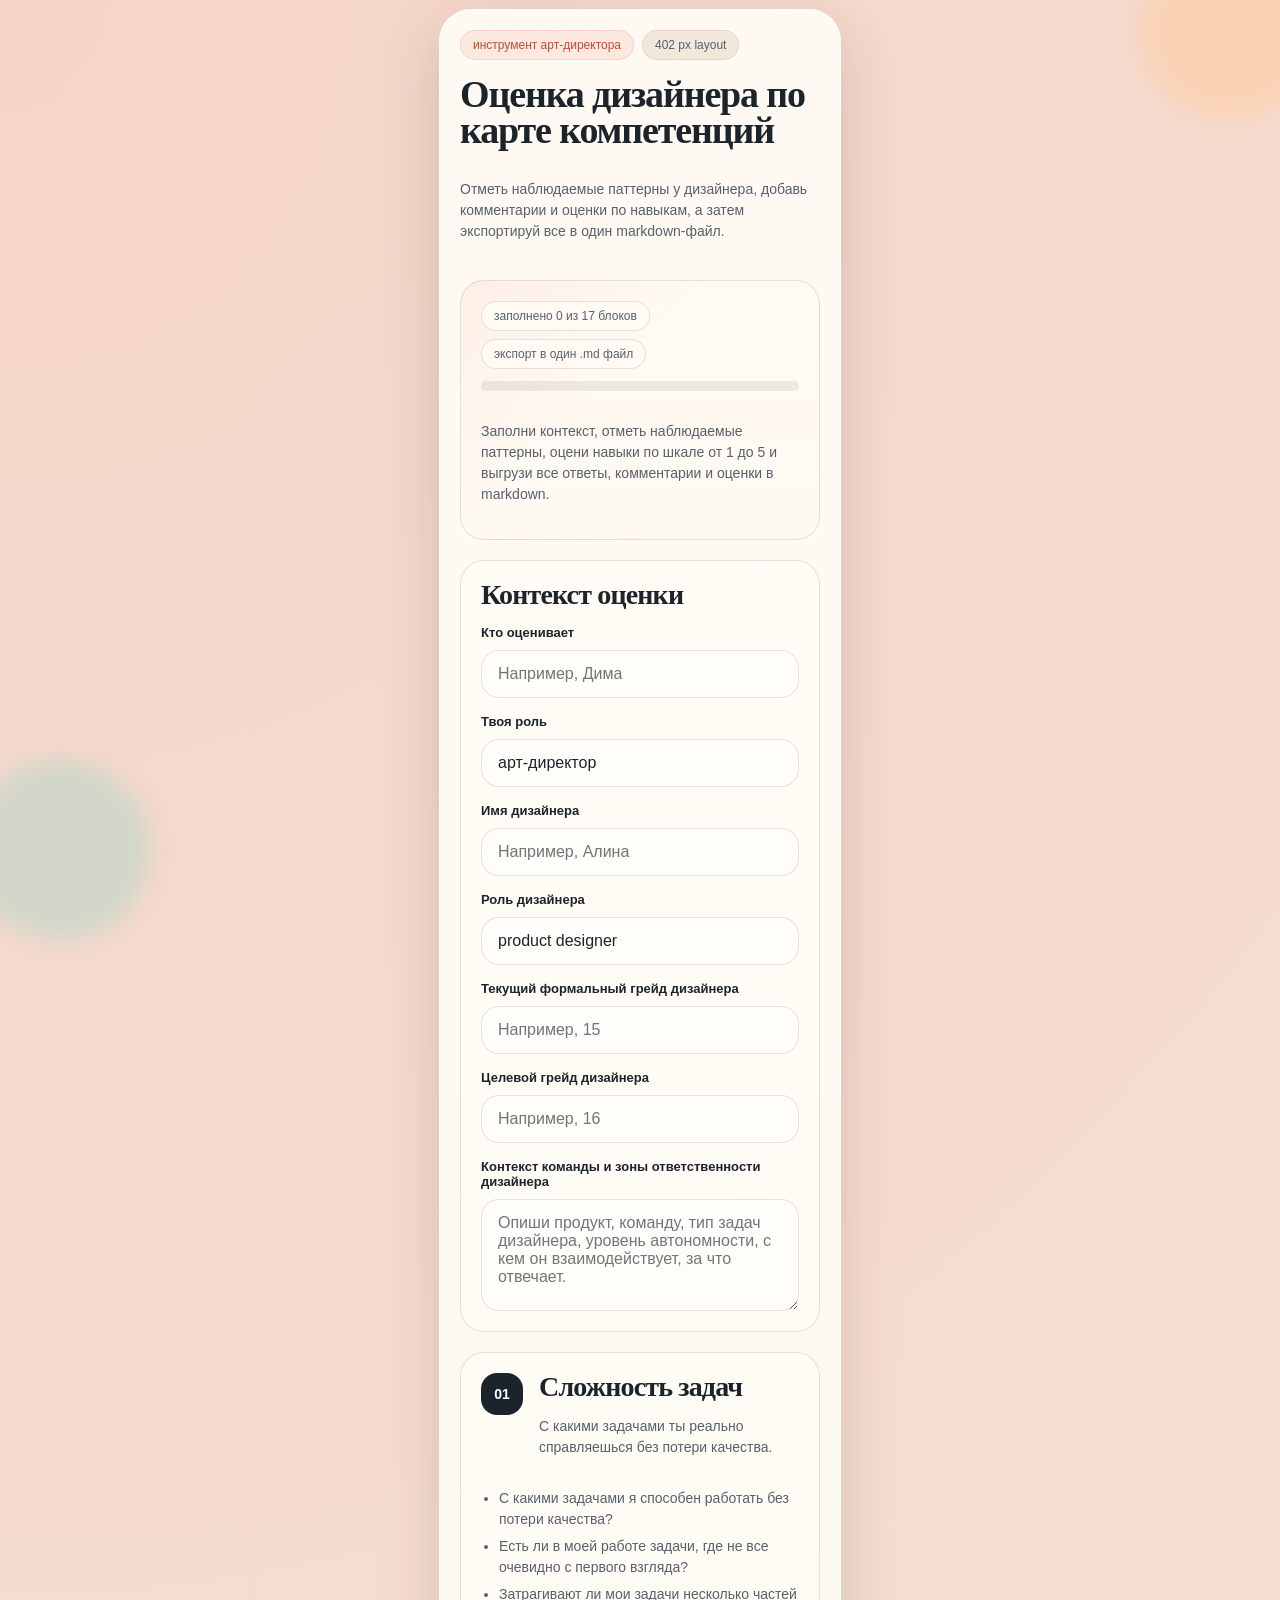
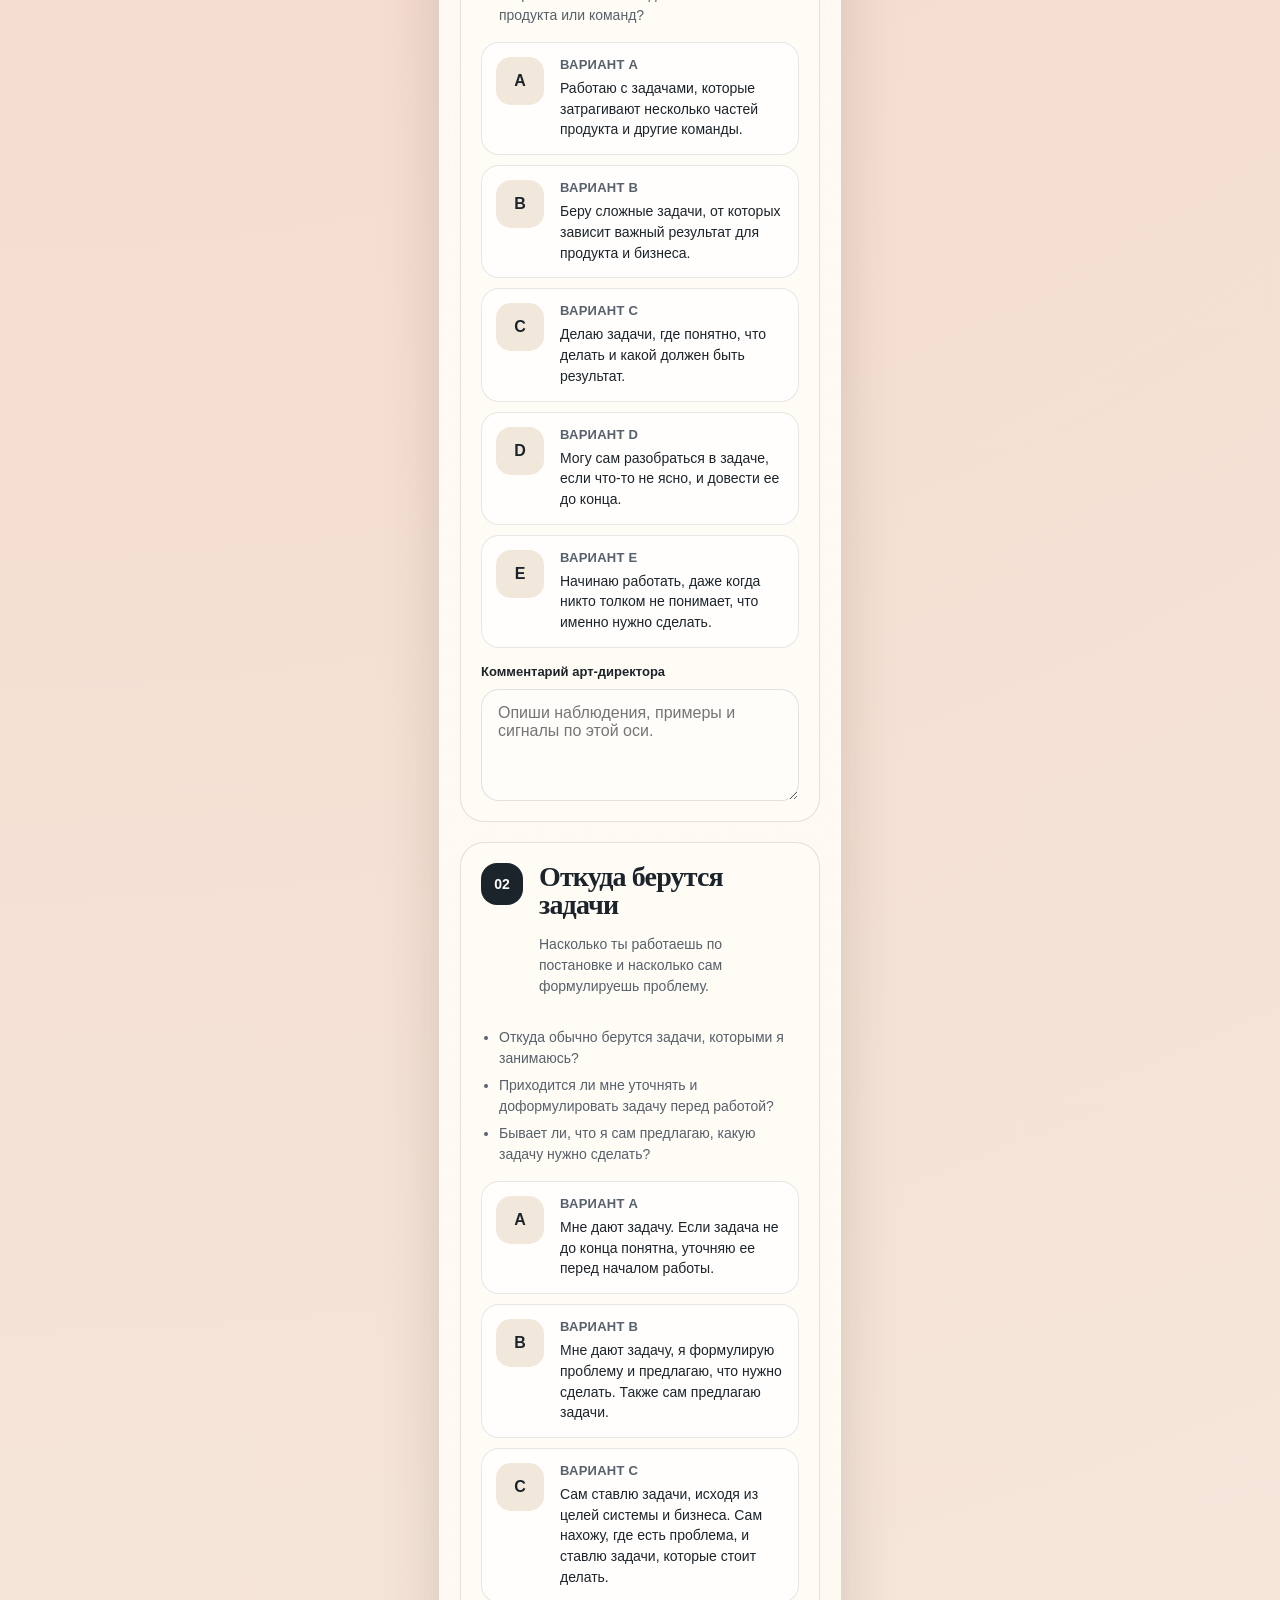
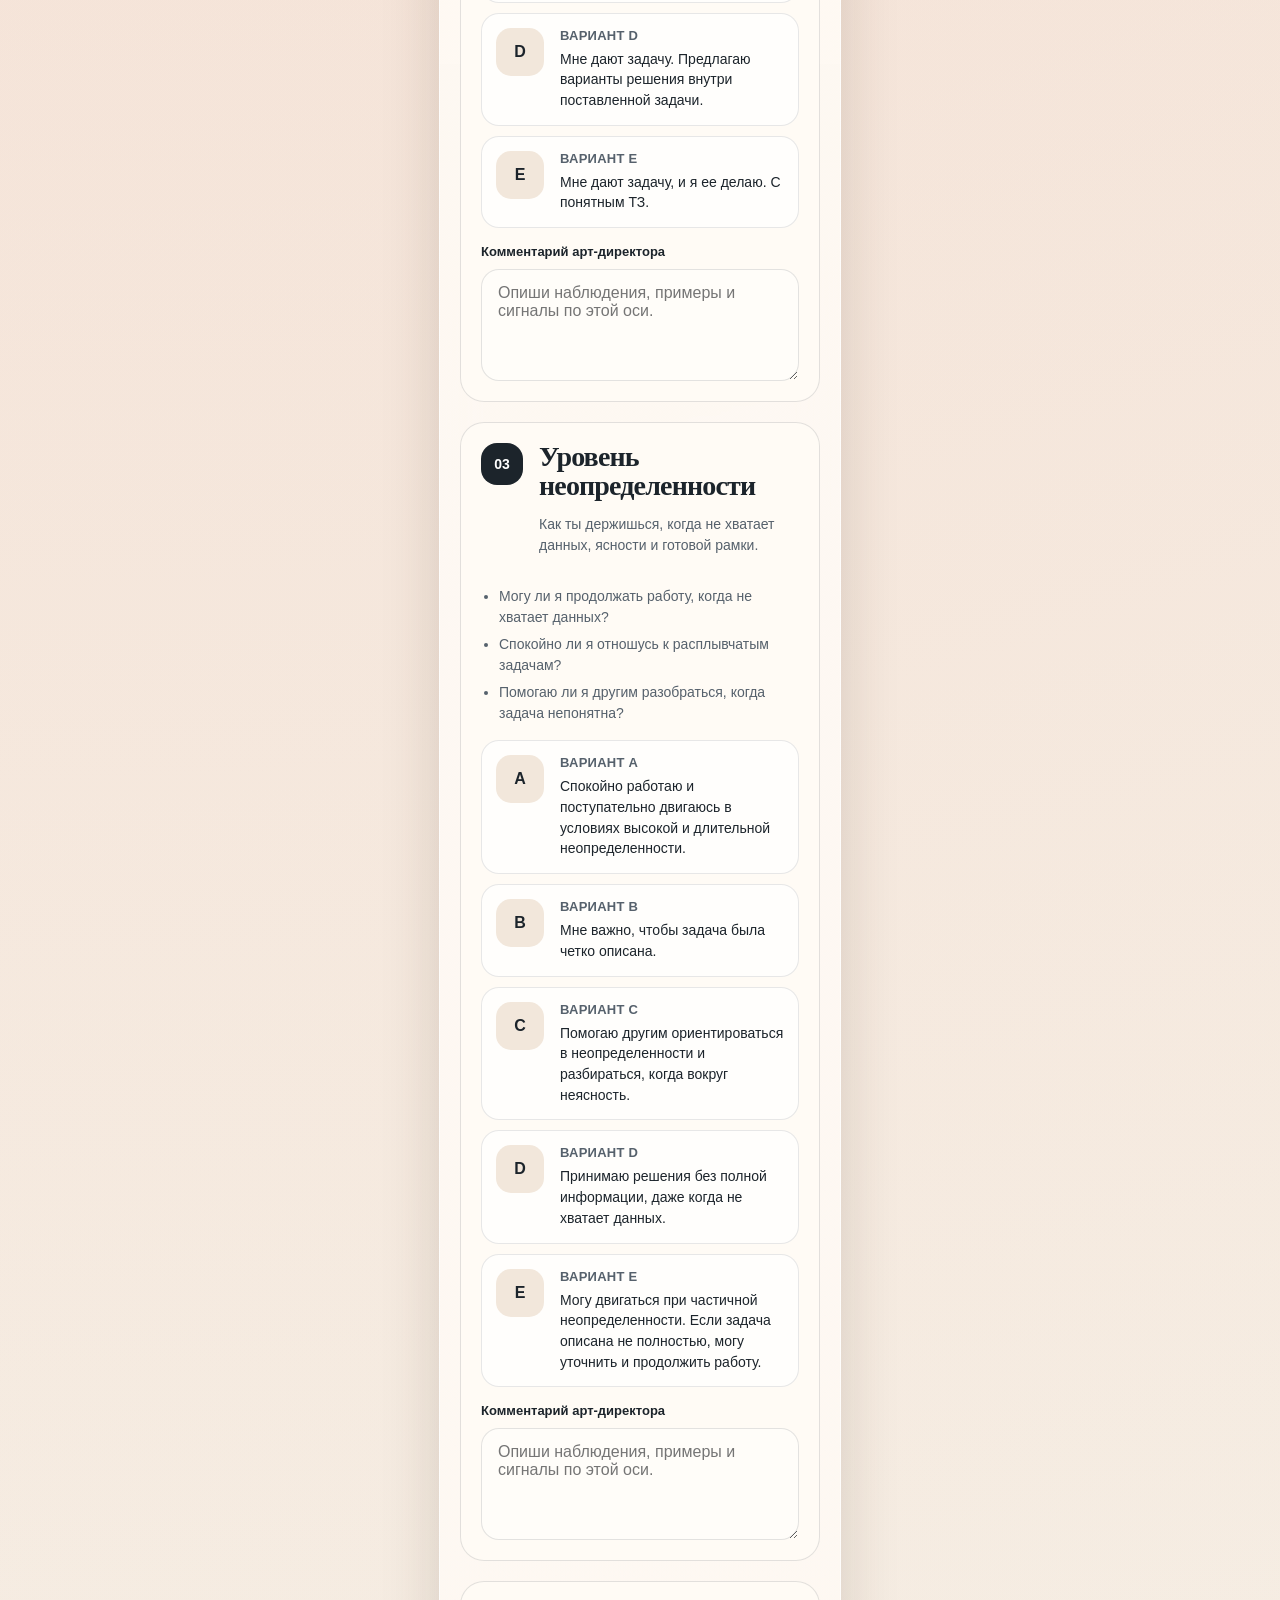
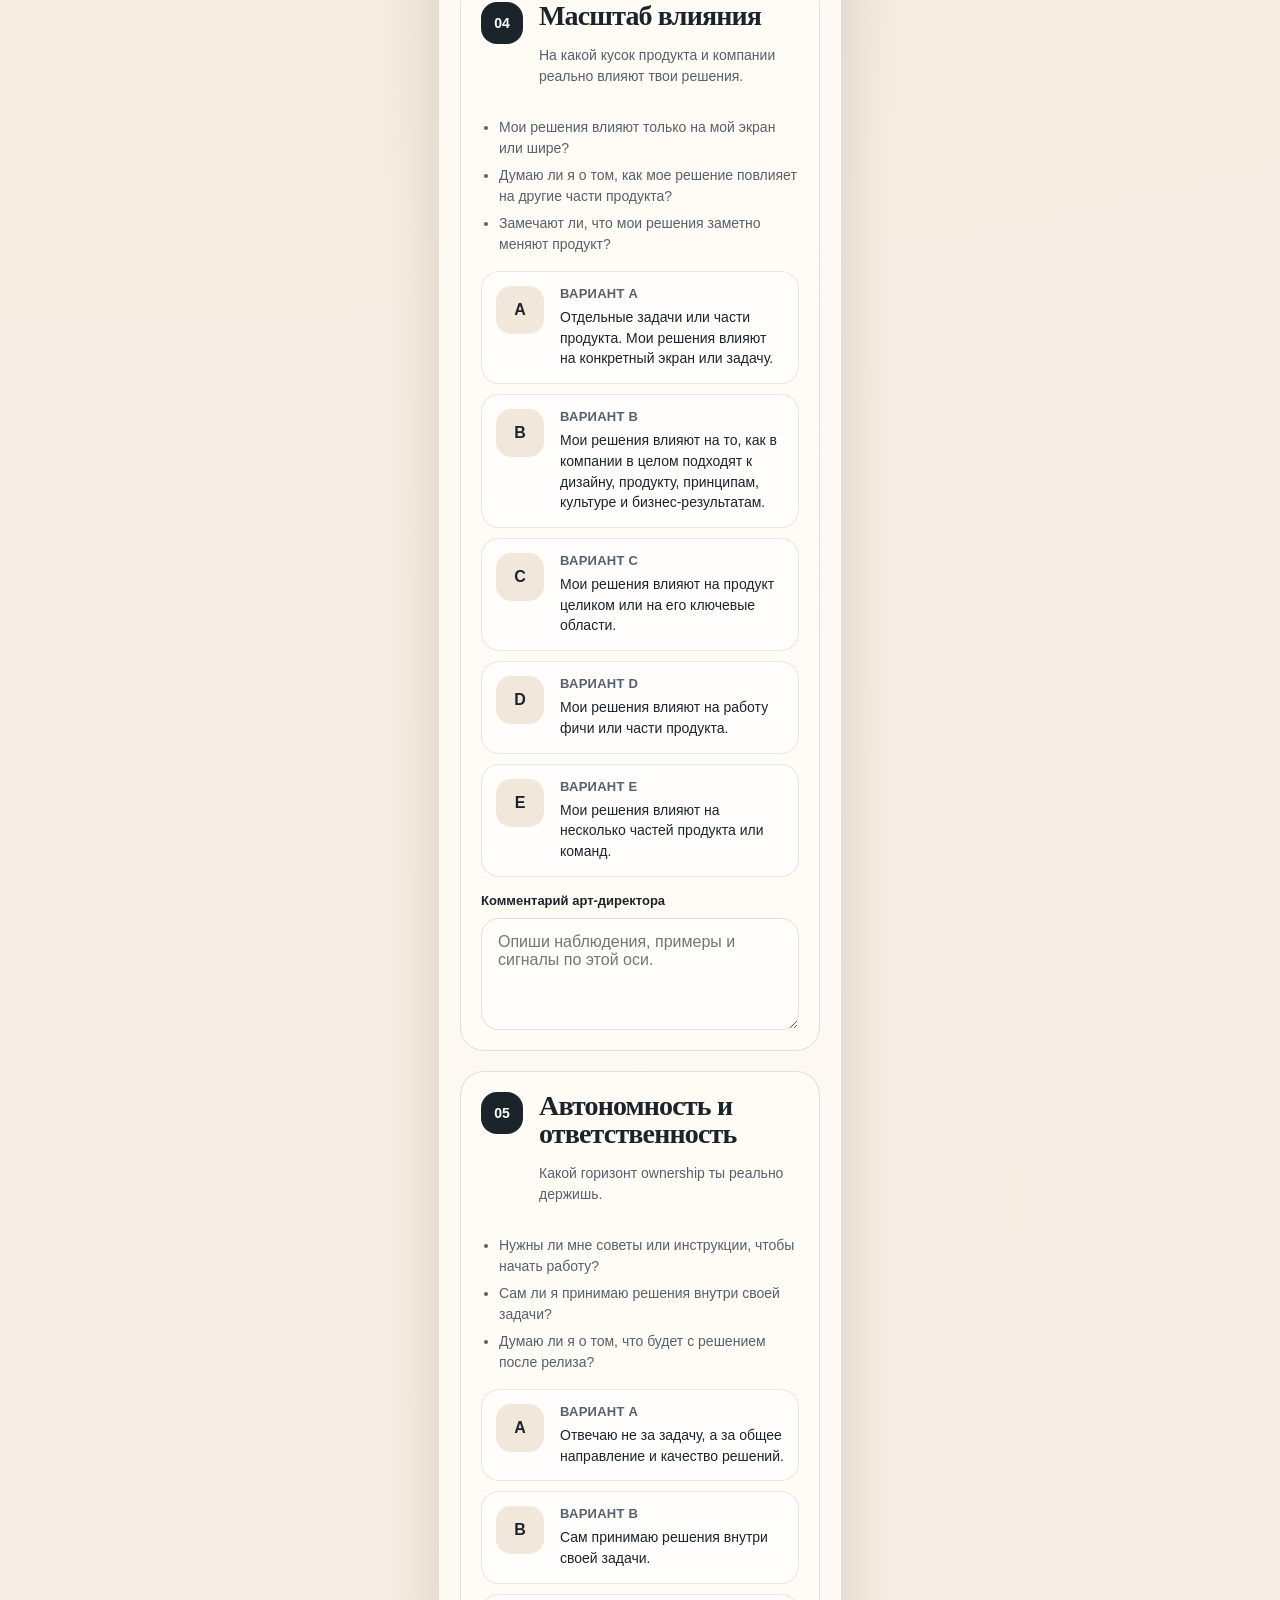
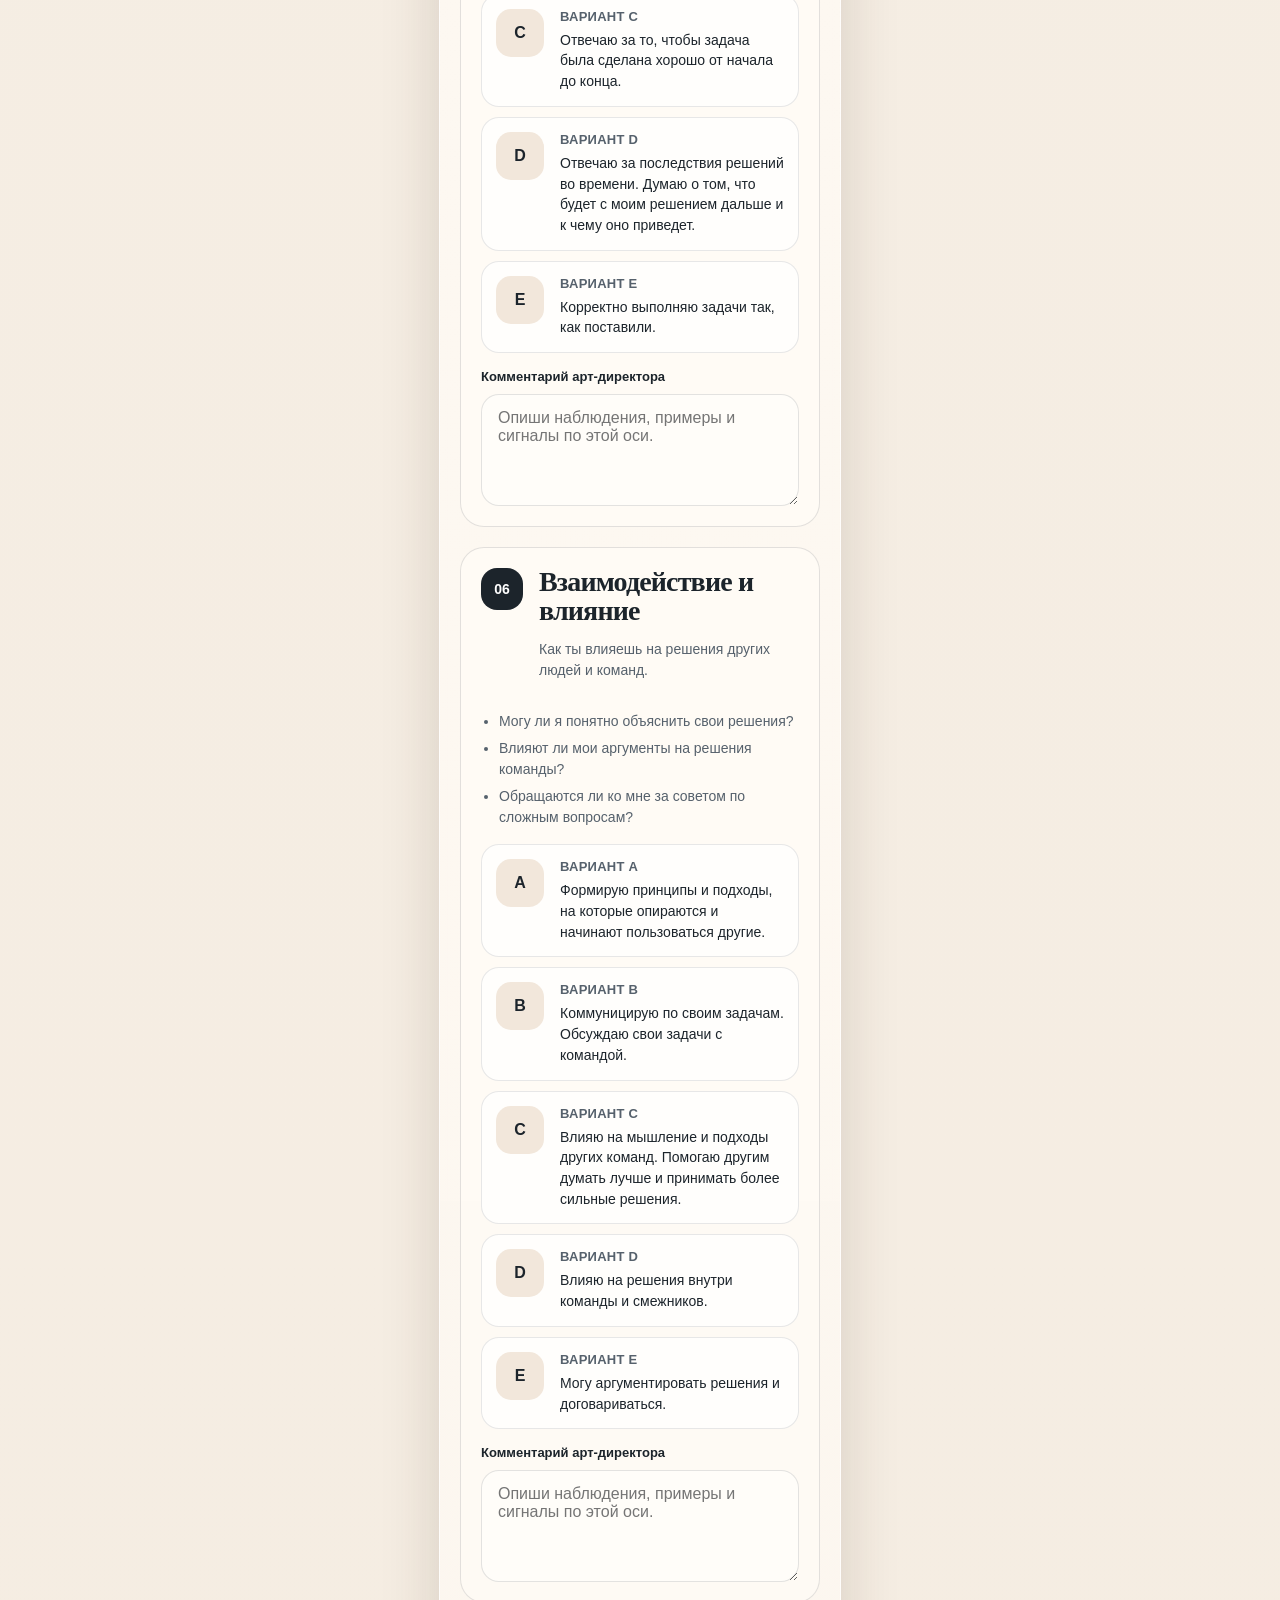
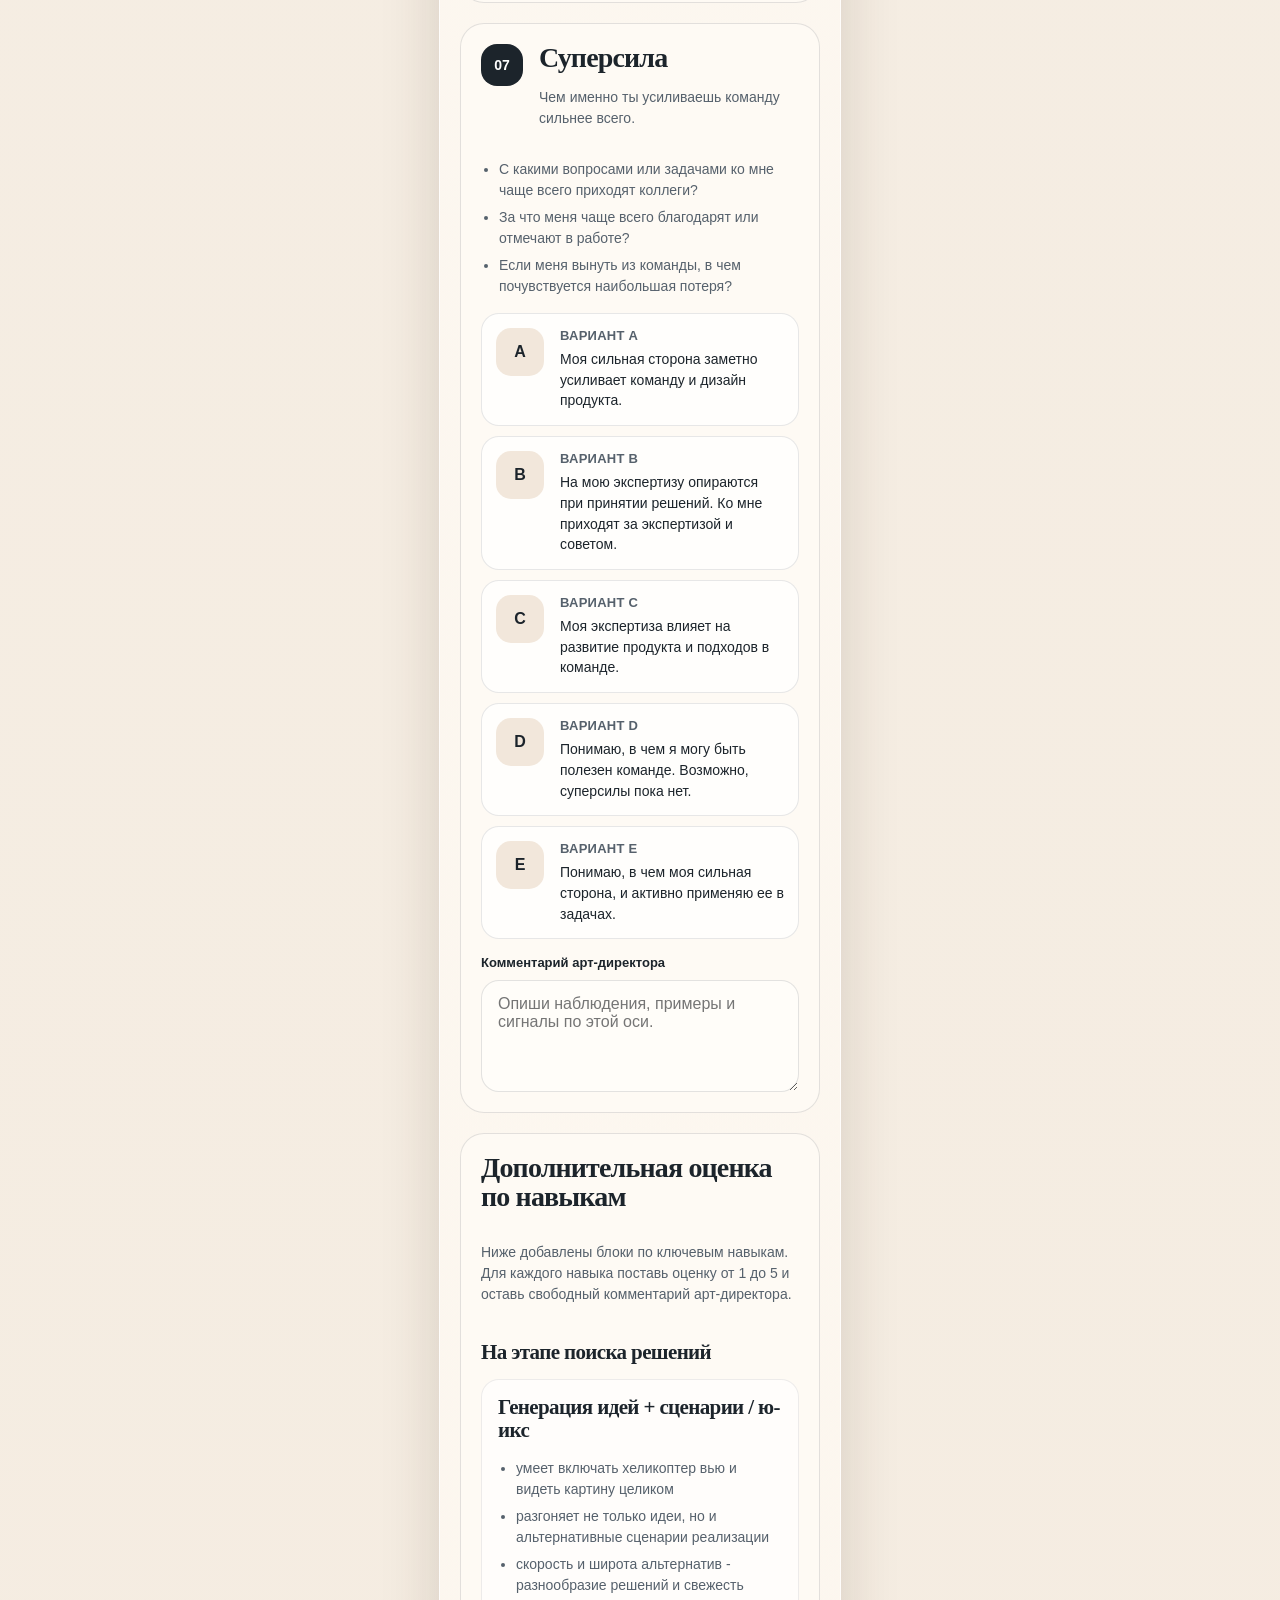
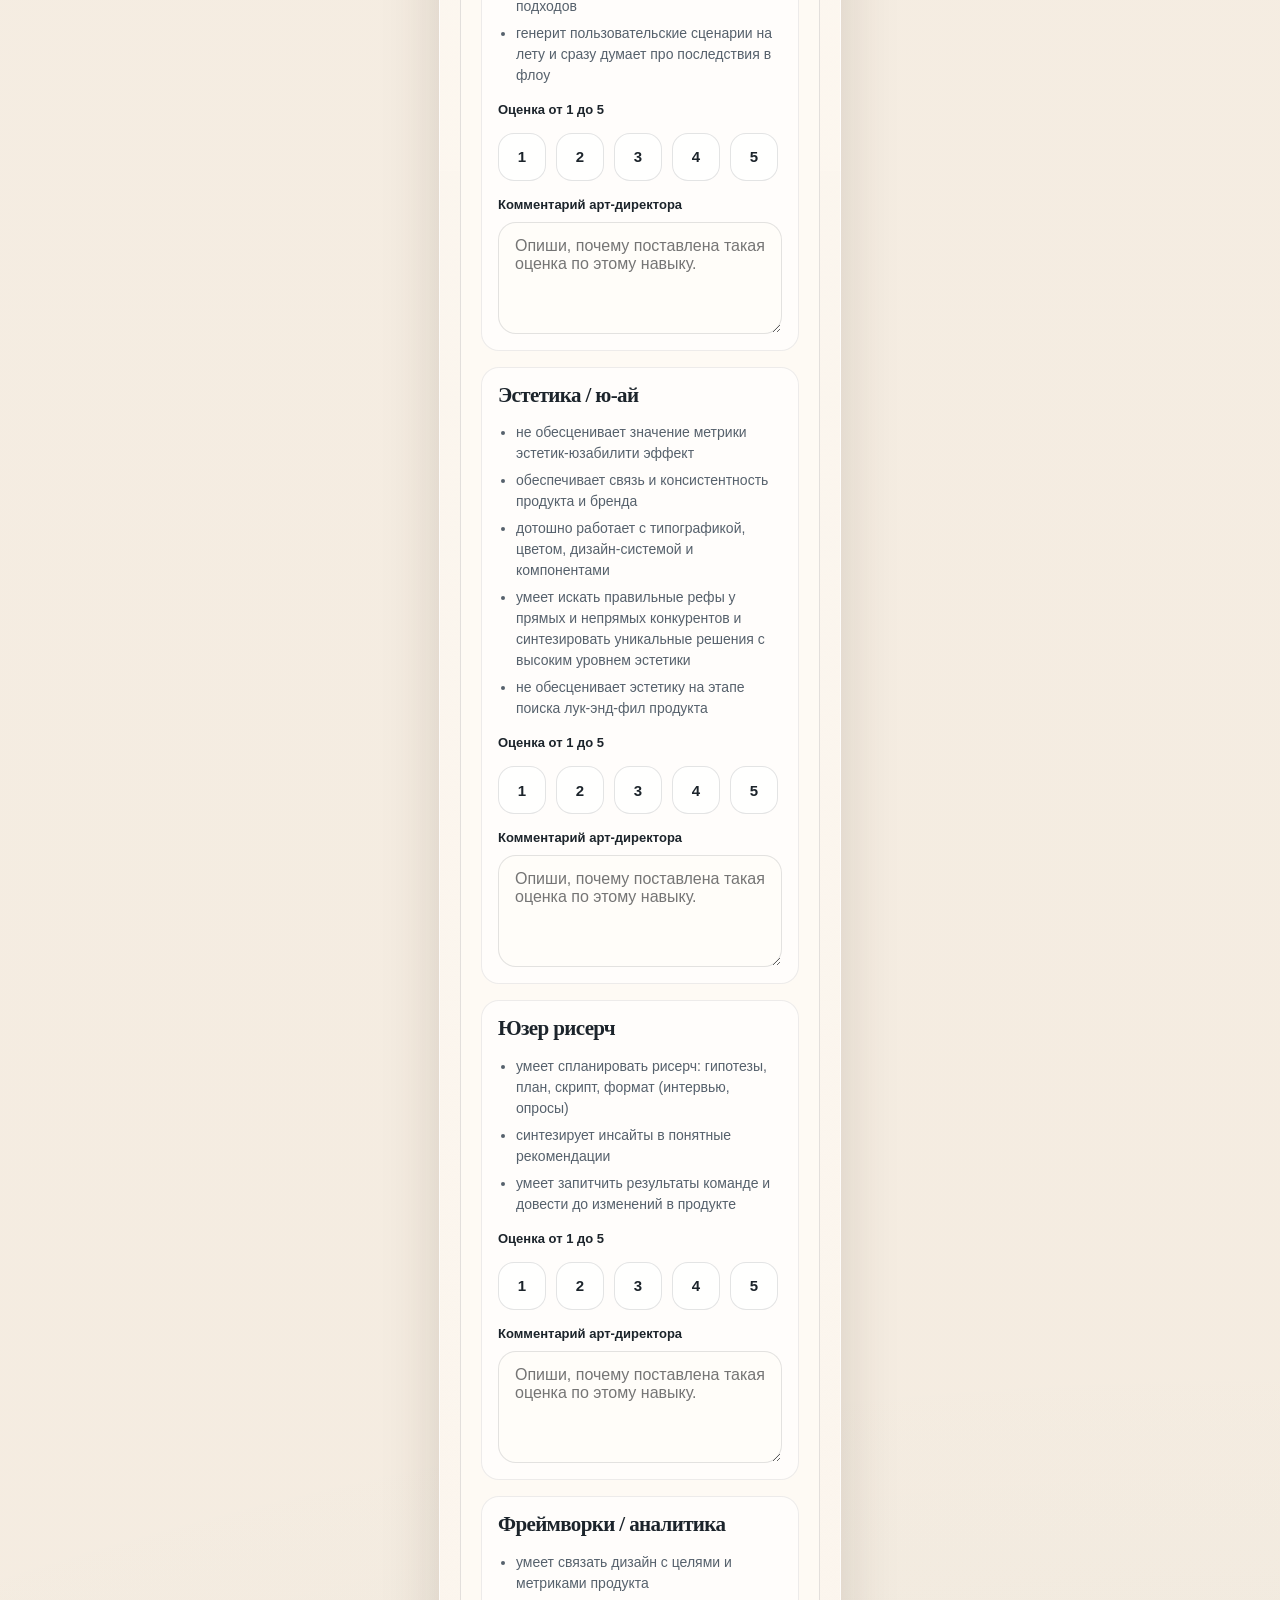
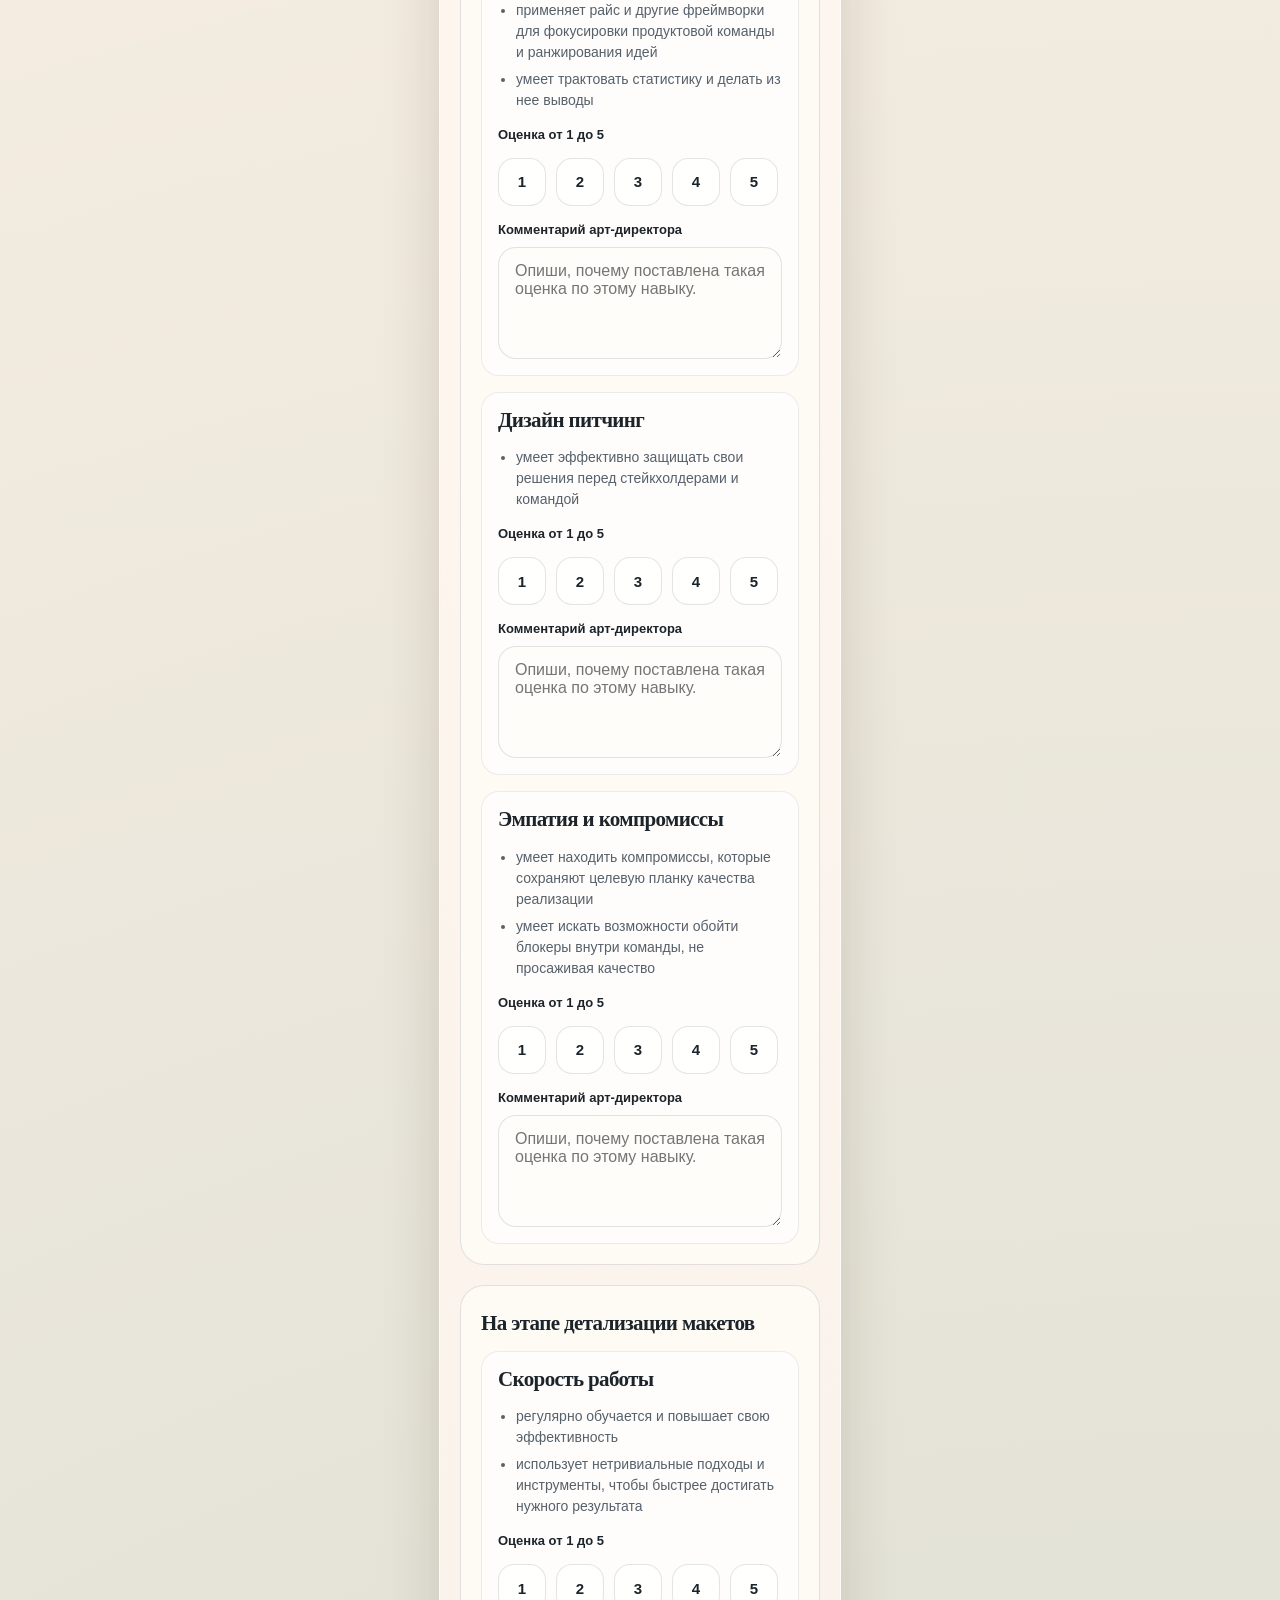
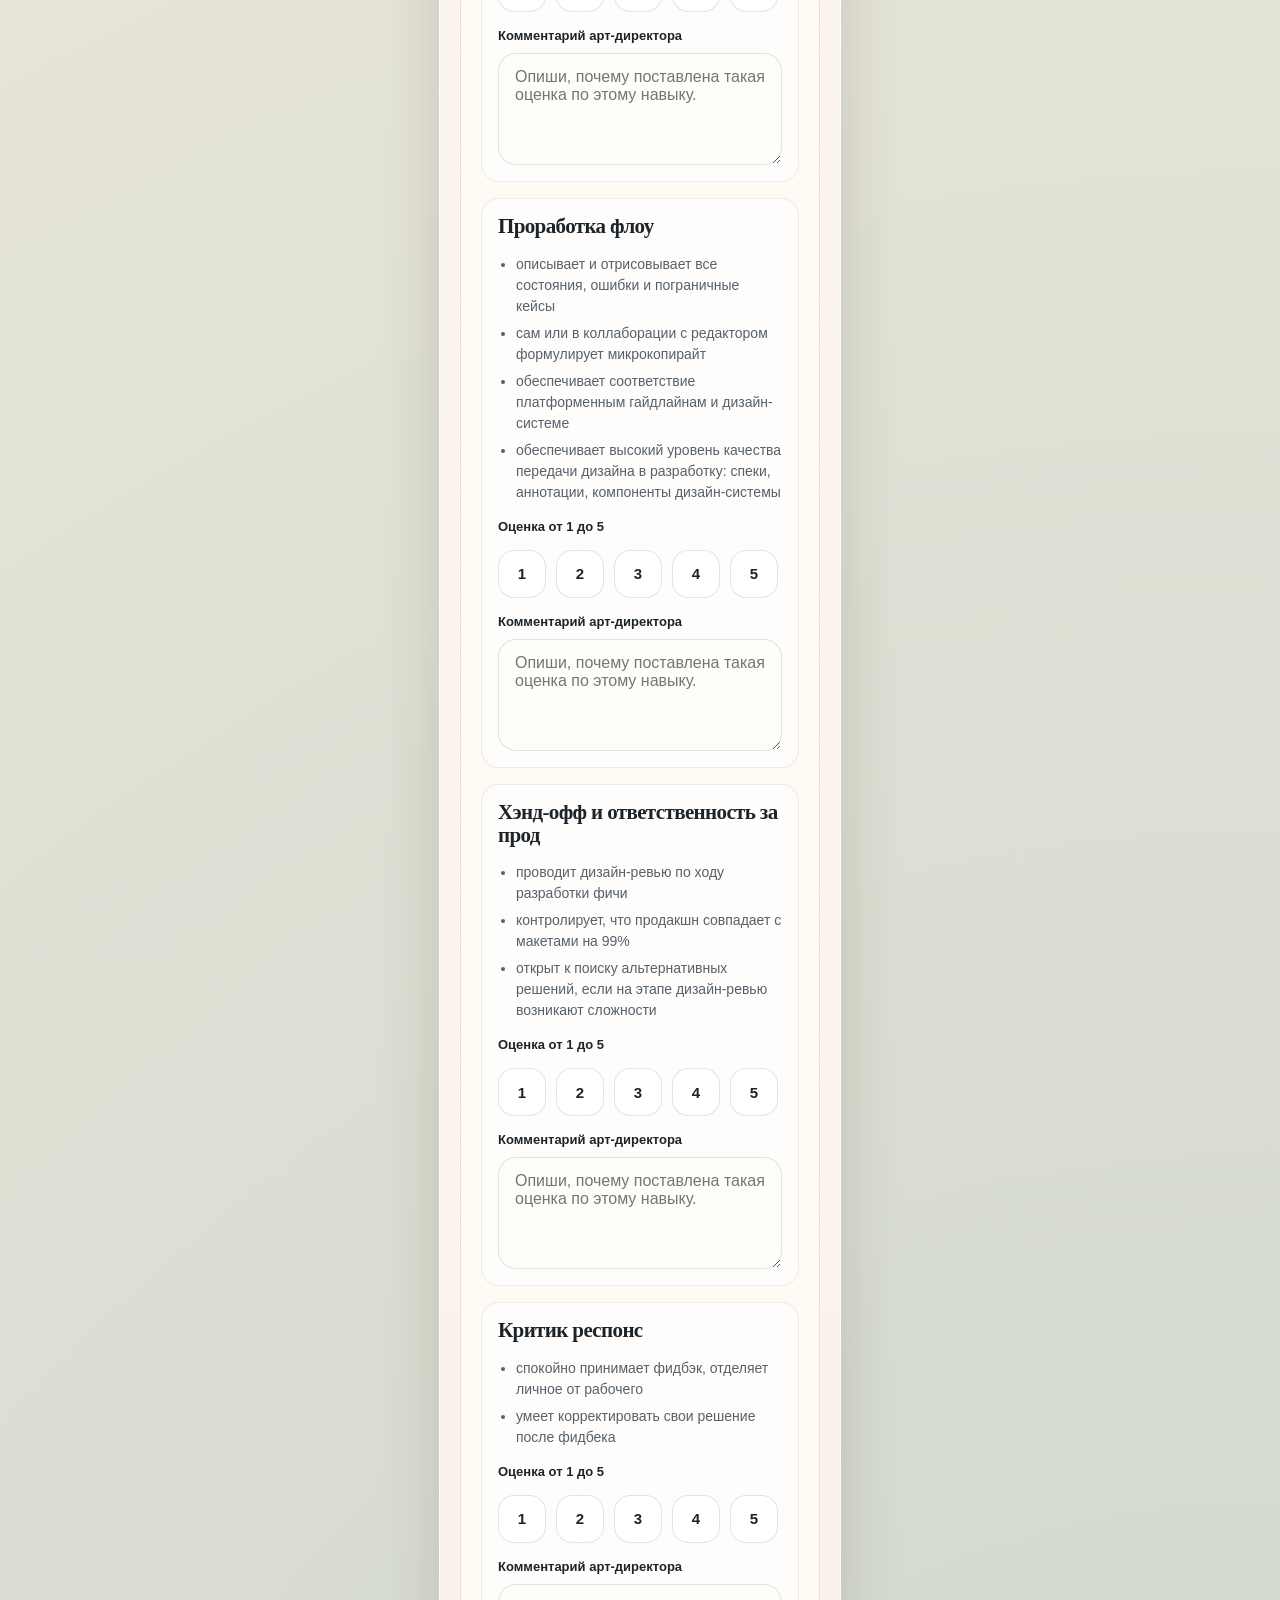
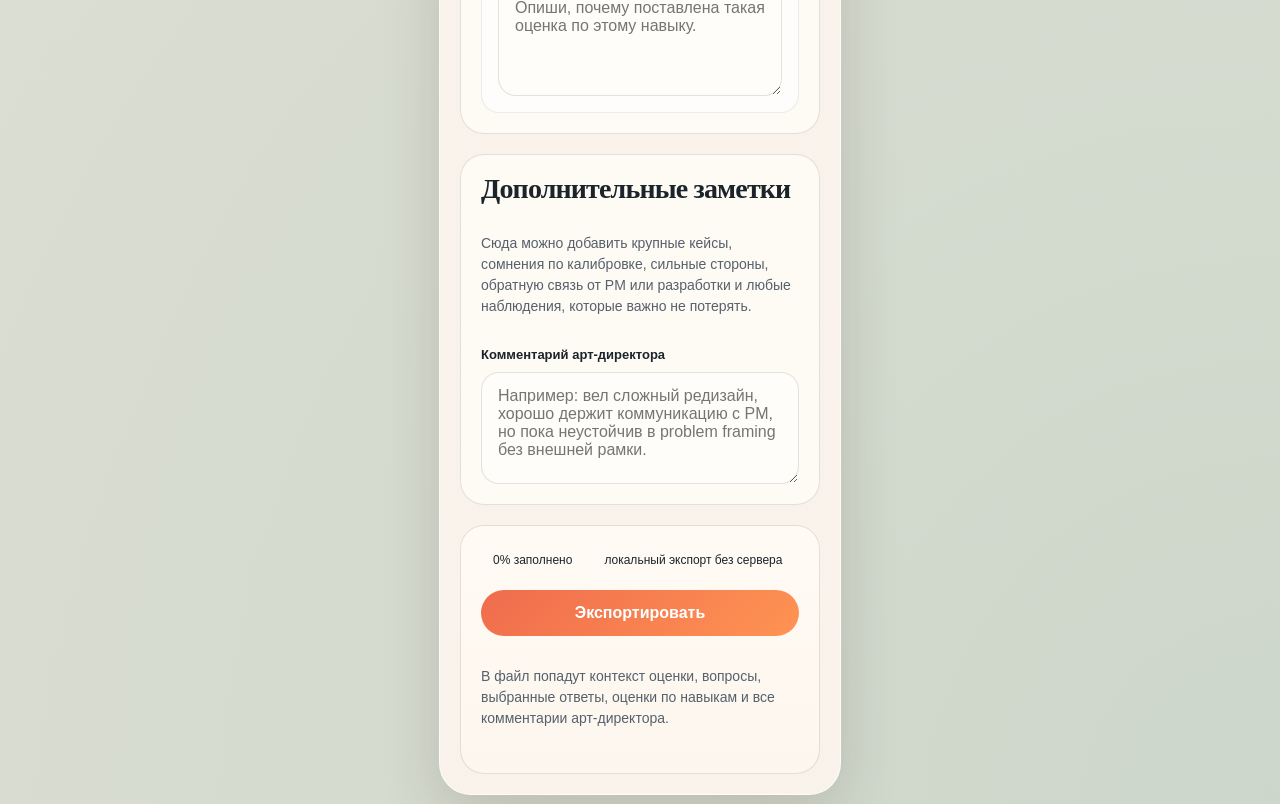
==== static/index.html @ 6c3fcaca "Prepare project for Vercel" ====
<!doctype html>
<html lang="ru">
  <head>
    <meta charset="UTF-8" />
    <meta
      name="viewport"
      content="width=device-width, initial-scale=1, viewport-fit=cover"
    />
    <title>Карта роста дизайнера</title>
    <link rel="stylesheet" href="./styles.css" />
  </head>
  <body>
    <div class="shell">
      <header class="hero">
        <div class="eyebrow-row">
          <span class="eyebrow">инструмент арт-директора</span>
          <span class="eyebrow eyebrow-soft">402 px layout</span>
        </div>
        <h1>Оценка дизайнера по карте компетенций</h1>
        <p class="hero-copy">
          Отметь наблюдаемые паттерны у дизайнера, добавь комментарии и оценки по навыкам,
          а затем экспортируй все в один markdown-файл.
        </p>
      </header>

      <main id="app"></main>
    </div>

    <script src="./app.js" defer></script>
  </body>
</html>
---- static/styles.css ----
:root {
  --bg: #f6efe6;
  --bg-accent: #ffd9bf;
  --surface: rgba(255, 251, 246, 0.92);
  --surface-strong: #fffaf3;
  --surface-muted: #f2e7db;
  --ink: #1c242b;
  --ink-soft: #56616c;
  --line: rgba(28, 36, 43, 0.12);
  --accent: #ef6c4d;
  --accent-soft: rgba(239, 108, 77, 0.12);
  --accent-deep: #c44b31;
  --teal: #1d7a6f;
  --teal-soft: rgba(29, 122, 111, 0.12);
  --gold: #e6b14a;
  --danger: #b03a2e;
  --shadow: 0 20px 60px rgba(56, 39, 18, 0.16);
  --radius-xl: 32px;
  --radius-lg: 24px;
  --radius-md: 18px;
  --radius-sm: 14px;
  --space-1: 8px;
  --space-2: 12px;
  --space-3: 16px;
  --space-4: 20px;
  --space-5: 24px;
  --space-6: 32px;
  --font-heading: "Iowan Old Style", "Palatino Linotype", "Book Antiqua", serif;
  --font-body: "Avenir Next", "Segoe UI", "Helvetica Neue", sans-serif;
}

* {
  box-sizing: border-box;
}

html,
body {
  margin: 0;
  min-height: 100%;
}

body {
  background:
    radial-gradient(circle at top left, rgba(239, 108, 77, 0.2), transparent 34%),
    radial-gradient(circle at bottom right, rgba(29, 122, 111, 0.18), transparent 28%),
    linear-gradient(180deg, var(--bg) 0%, #f4ebdf 100%);
  color: var(--ink);
  font-family: var(--font-body);
}

body::before,
body::after {
  content: "";
  position: fixed;
  width: 180px;
  height: 180px;
  border-radius: 999px;
  filter: blur(12px);
  opacity: 0.7;
  pointer-events: none;
  z-index: 0;
}

body::before {
  background: rgba(255, 203, 156, 0.7);
  top: -60px;
  right: -40px;
}

body::after {
  background: rgba(133, 211, 197, 0.45);
  bottom: -40px;
  left: -30px;
}

.shell {
  position: relative;
  z-index: 1;
  width: min(calc(100vw - 18px), 402px);
  min-height: calc(100dvh - 18px);
  margin: 9px auto;
  padding: var(--space-4);
  border: 1px solid rgba(255, 255, 255, 0.7);
  border-radius: var(--radius-xl);
  background: linear-gradient(180deg, rgba(255, 251, 246, 0.94), rgba(250, 243, 235, 0.97));
  box-shadow: var(--shadow);
  backdrop-filter: blur(18px);
}

.hero {
  display: grid;
  gap: var(--space-3);
  padding-bottom: var(--space-5);
}

.eyebrow-row,
.meta-row {
  display: flex;
  flex-wrap: wrap;
  gap: var(--space-1);
}

.eyebrow,
.eyebrow-soft,
.meta-chip,
.mini-chip {
  display: inline-flex;
  align-items: center;
  border-radius: 999px;
  padding: 8px 12px;
  font-size: 12px;
  line-height: 1;
}

.eyebrow {
  background: var(--accent-soft);
  color: var(--accent-deep);
  border: 1px solid rgba(239, 108, 77, 0.18);
}

.eyebrow-soft {
  background: var(--surface-muted);
  color: var(--ink-soft);
}

.meta-chip {
  background: var(--surface-strong);
  border: 1px solid var(--line);
  color: var(--ink-soft);
}

h1,
h2,
h3 {
  margin: 0;
  font-family: var(--font-heading);
  letter-spacing: -0.03em;
}

h1 {
  font-size: 38px;
  line-height: 0.96;
}

h2 {
  font-size: 28px;
  line-height: 1.02;
}

h3 {
  font-size: 21px;
  line-height: 1.08;
}

.subsection-title {
  margin-top: 6px;
}

.hero-copy,
.section-note,
.field-help,
.axis-description,
.axis-prompts li,
.footer-note {
  color: var(--ink-soft);
  font-size: 14px;
  line-height: 1.5;
}

#app {
  display: grid;
  gap: var(--space-4);
}

.panel,
.profile-card,
.axis-card,
.submit-bar {
  border-radius: var(--radius-lg);
  border: 1px solid var(--line);
  background: var(--surface);
}

.panel,
.profile-card {
  padding: var(--space-4);
}

.panel {
  display: grid;
  gap: var(--space-3);
  background:
    linear-gradient(135deg, rgba(239, 108, 77, 0.08), transparent 40%),
    linear-gradient(180deg, var(--surface-strong), rgba(255, 249, 241, 0.9));
}

.progress-wrap {
  display: grid;
  gap: var(--space-2);
}

.progress-line {
  overflow: hidden;
  height: 10px;
  border-radius: 999px;
  background: rgba(28, 36, 43, 0.08);
}

.progress-fill {
  height: 100%;
  border-radius: inherit;
  background: linear-gradient(90deg, var(--accent) 0%, #ff9b52 100%);
  transition: width 180ms ease;
}

.profile-card,
.axis-card {
  padding: var(--space-4);
  display: grid;
  gap: var(--space-3);
}

.ideal-stack {
  display: grid;
  gap: var(--space-3);
}

.rating-card {
  display: grid;
  gap: var(--space-3);
  padding: 16px;
  border-radius: var(--radius-md);
  border: 1px solid rgba(28, 36, 43, 0.08);
  background: rgba(255, 255, 255, 0.62);
}

.rating-card-head {
  display: grid;
  gap: 6px;
}

.score-row {
  display: flex;
  flex-wrap: wrap;
  gap: 10px;
}

.score-pill {
  position: relative;
  display: inline-flex;
  align-items: center;
  justify-content: center;
  width: 48px;
  height: 48px;
  border-radius: 16px;
  border: 1px solid rgba(28, 36, 43, 0.12);
  background: rgba(255, 255, 255, 0.7);
  color: var(--ink);
  font-size: 15px;
  font-weight: 700;
  cursor: pointer;
  transition: transform 180ms ease, border-color 180ms ease, background 180ms ease;
}

.score-pill:hover {
  transform: translateY(-1px);
  border-color: rgba(239, 108, 77, 0.24);
}

.score-pill input {
  position: absolute;
  opacity: 0;
  pointer-events: none;
}

.score-pill.is-selected {
  background: linear-gradient(180deg, rgba(255, 231, 213, 0.98), rgba(255, 244, 233, 0.98));
  border-color: rgba(239, 108, 77, 0.45);
  color: var(--accent-deep);
  box-shadow: 0 10px 20px rgba(239, 108, 77, 0.1);
}

.field-grid {
  display: grid;
  gap: var(--space-3);
}

.field,
.textarea-field {
  display: grid;
  gap: 10px;
}

.field label,
.textarea-field label,
.axis-label {
  font-size: 13px;
  font-weight: 600;
  color: var(--ink);
}

input[type="text"],
textarea {
  width: 100%;
  border: 1px solid rgba(28, 36, 43, 0.12);
  border-radius: var(--radius-md);
  background: #fffdf9;
  color: var(--ink);
  font: inherit;
  padding: 14px 16px;
  outline: none;
  transition: border-color 180ms ease, box-shadow 180ms ease, transform 180ms ease;
}

input[type="text"]:focus,
textarea:focus {
  border-color: rgba(239, 108, 77, 0.4);
  box-shadow: 0 0 0 4px rgba(239, 108, 77, 0.1);
}

textarea {
  min-height: 112px;
  resize: vertical;
}

.axis-head {
  display: grid;
  grid-template-columns: auto 1fr;
  gap: var(--space-3);
  align-items: start;
}

.axis-index {
  display: inline-flex;
  align-items: center;
  justify-content: center;
  width: 42px;
  height: 42px;
  border-radius: 16px;
  background: var(--ink);
  color: #fff;
  font-size: 14px;
  font-weight: 700;
}

.axis-prompts {
  margin: 0;
  padding-left: 18px;
  display: grid;
  gap: 6px;
}

.option-stack {
  display: grid;
  gap: 10px;
}

.grade-option {
  position: relative;
  display: grid;
  grid-template-columns: auto 1fr;
  gap: var(--space-3);
  padding: 14px;
  border-radius: var(--radius-md);
  border: 1px solid rgba(28, 36, 43, 0.1);
  background: rgba(255, 255, 255, 0.74);
  cursor: pointer;
  transition: transform 180ms ease, border-color 180ms ease, background 180ms ease, box-shadow 180ms ease;
}

.grade-option:hover {
  transform: translateY(-1px);
  border-color: rgba(239, 108, 77, 0.24);
}

.grade-option input {
  position: absolute;
  opacity: 0;
  pointer-events: none;
}

.grade-option.is-selected {
  border-color: rgba(239, 108, 77, 0.45);
  background: linear-gradient(180deg, rgba(255, 238, 224, 0.95), rgba(255, 246, 236, 0.95));
  box-shadow: 0 10px 20px rgba(239, 108, 77, 0.12);
}

.grade-badge {
  display: inline-flex;
  align-items: center;
  justify-content: center;
  width: 48px;
  height: 48px;
  border-radius: 15px;
  background: var(--surface-muted);
  color: var(--ink);
  font-weight: 700;
  font-size: 16px;
}

.grade-option.is-selected .grade-badge {
  background: var(--accent);
  color: #fff;
}

.grade-copy {
  display: grid;
  gap: 6px;
}

.grade-copy strong {
  font-size: 13px;
  letter-spacing: 0.02em;
  text-transform: uppercase;
  color: var(--ink-soft);
}

.grade-copy span {
  font-size: 14px;
  line-height: 1.48;
}

.submit-bar {
  display: grid;
  gap: var(--space-3);
  padding: var(--space-4);
  background:
    linear-gradient(180deg, rgba(255, 250, 243, 0.98), rgba(252, 246, 238, 0.98)),
    linear-gradient(135deg, rgba(29, 122, 111, 0.05), transparent 46%);
}

.action-row {
  display: grid;
  gap: var(--space-2);
}

.action-row .button {
  width: 100%;
}

.button,
.button-secondary,
.button-ghost {
  appearance: none;
  border: none;
  border-radius: 999px;
  padding: 14px 18px;
  font: inherit;
  font-weight: 700;
  cursor: pointer;
  transition: transform 180ms ease, opacity 180ms ease, background 180ms ease;
}

.button {
  background: linear-gradient(135deg, var(--accent) 0%, #ff9353 100%);
  color: #fff;
}

.button:hover,
.button-secondary:hover,
.button-ghost:hover {
  transform: translateY(-1px);
}

.button:disabled {
  cursor: not-allowed;
  opacity: 0.46;
  transform: none;
}

.error-box {
  border-radius: var(--radius-md);
  border: 1px solid rgba(176, 58, 46, 0.18);
  background: rgba(176, 58, 46, 0.08);
  color: var(--danger);
  padding: 14px 16px;
  font-size: 14px;
  line-height: 1.45;
}

.footer-note {
  padding-bottom: 10px;
}
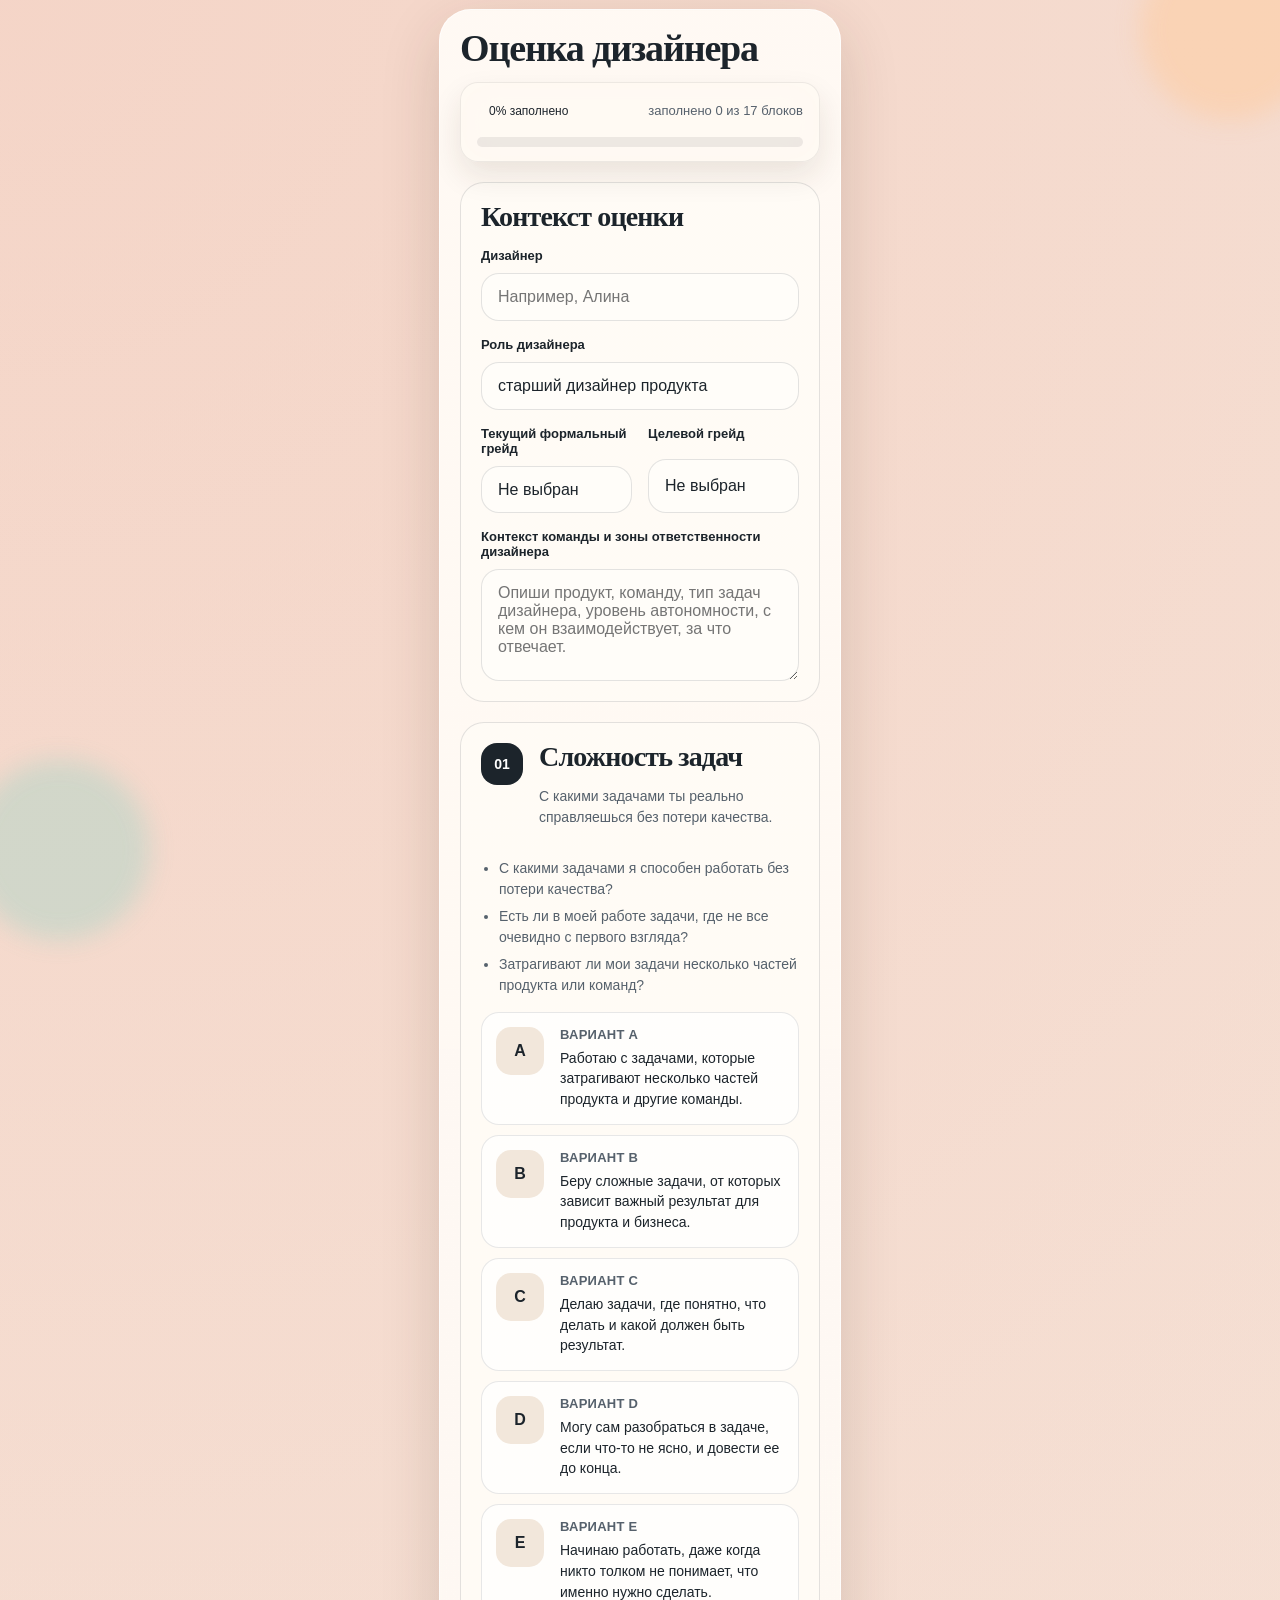
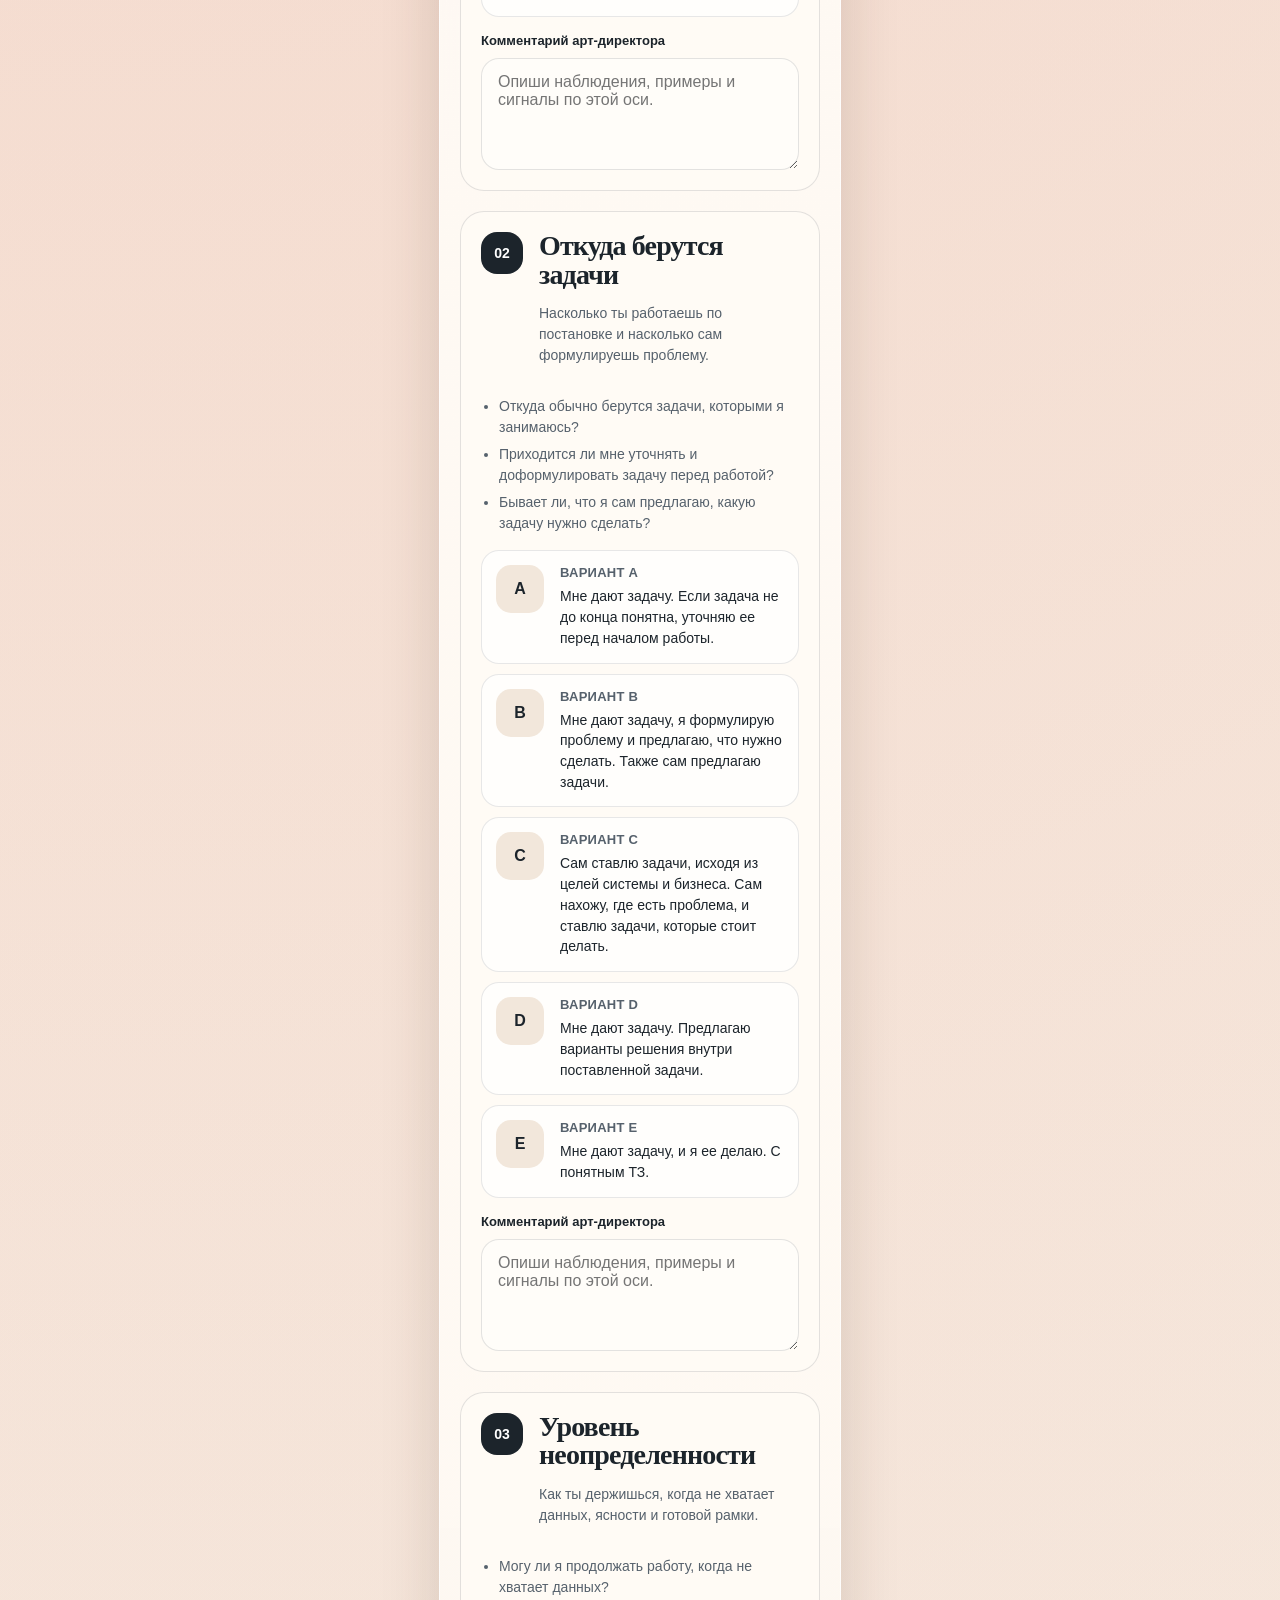
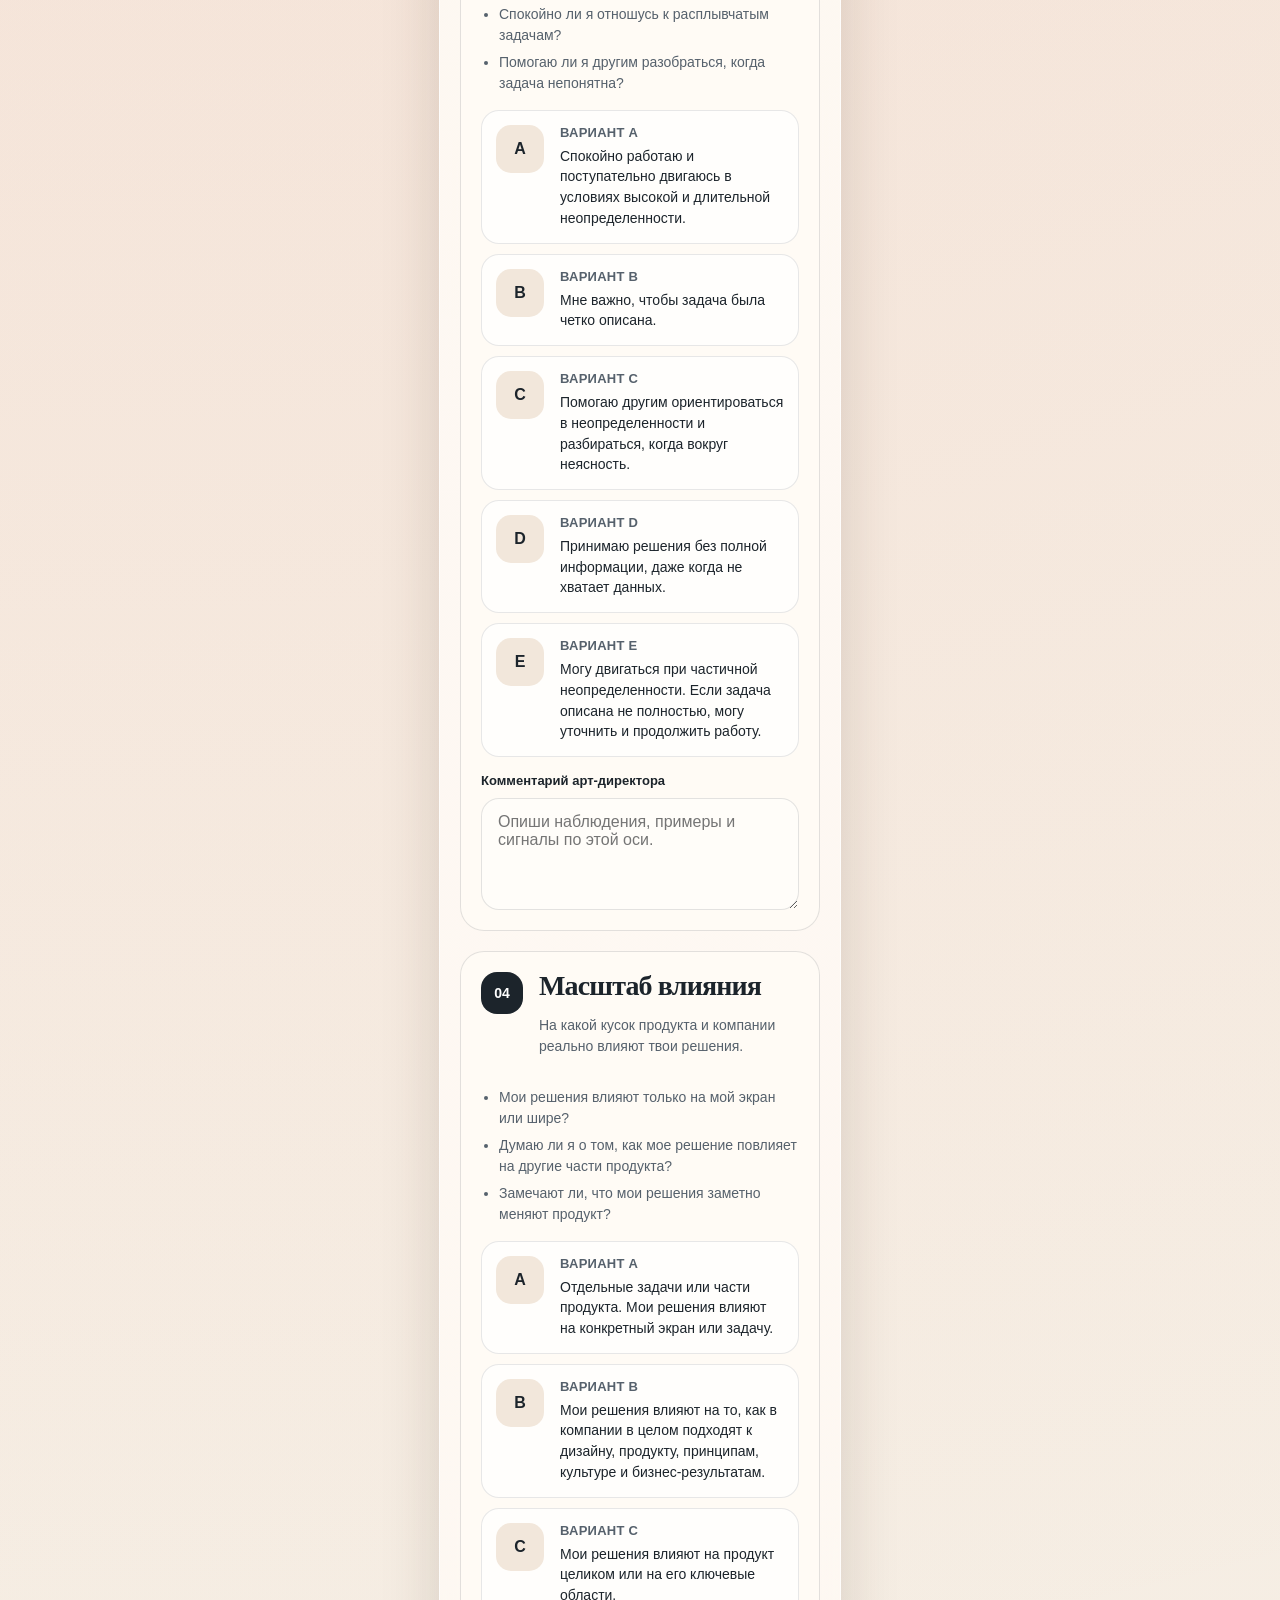
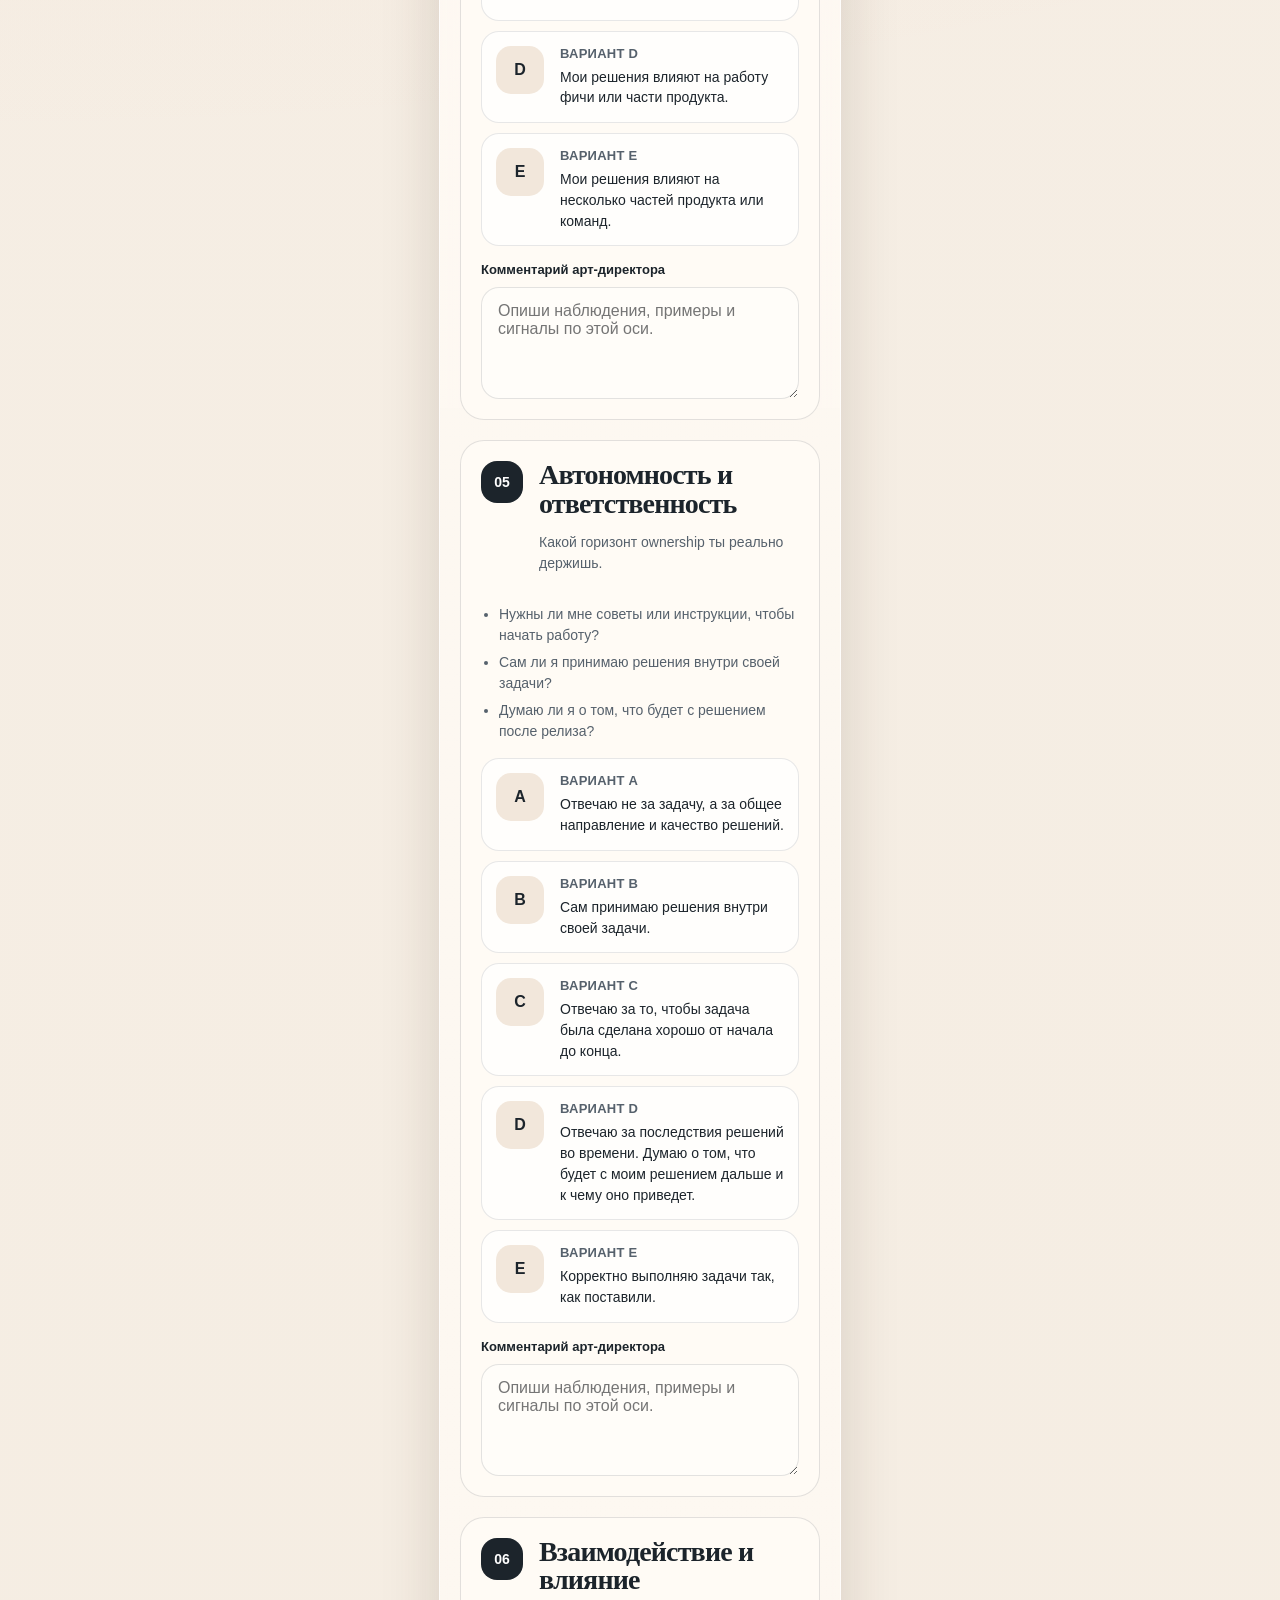
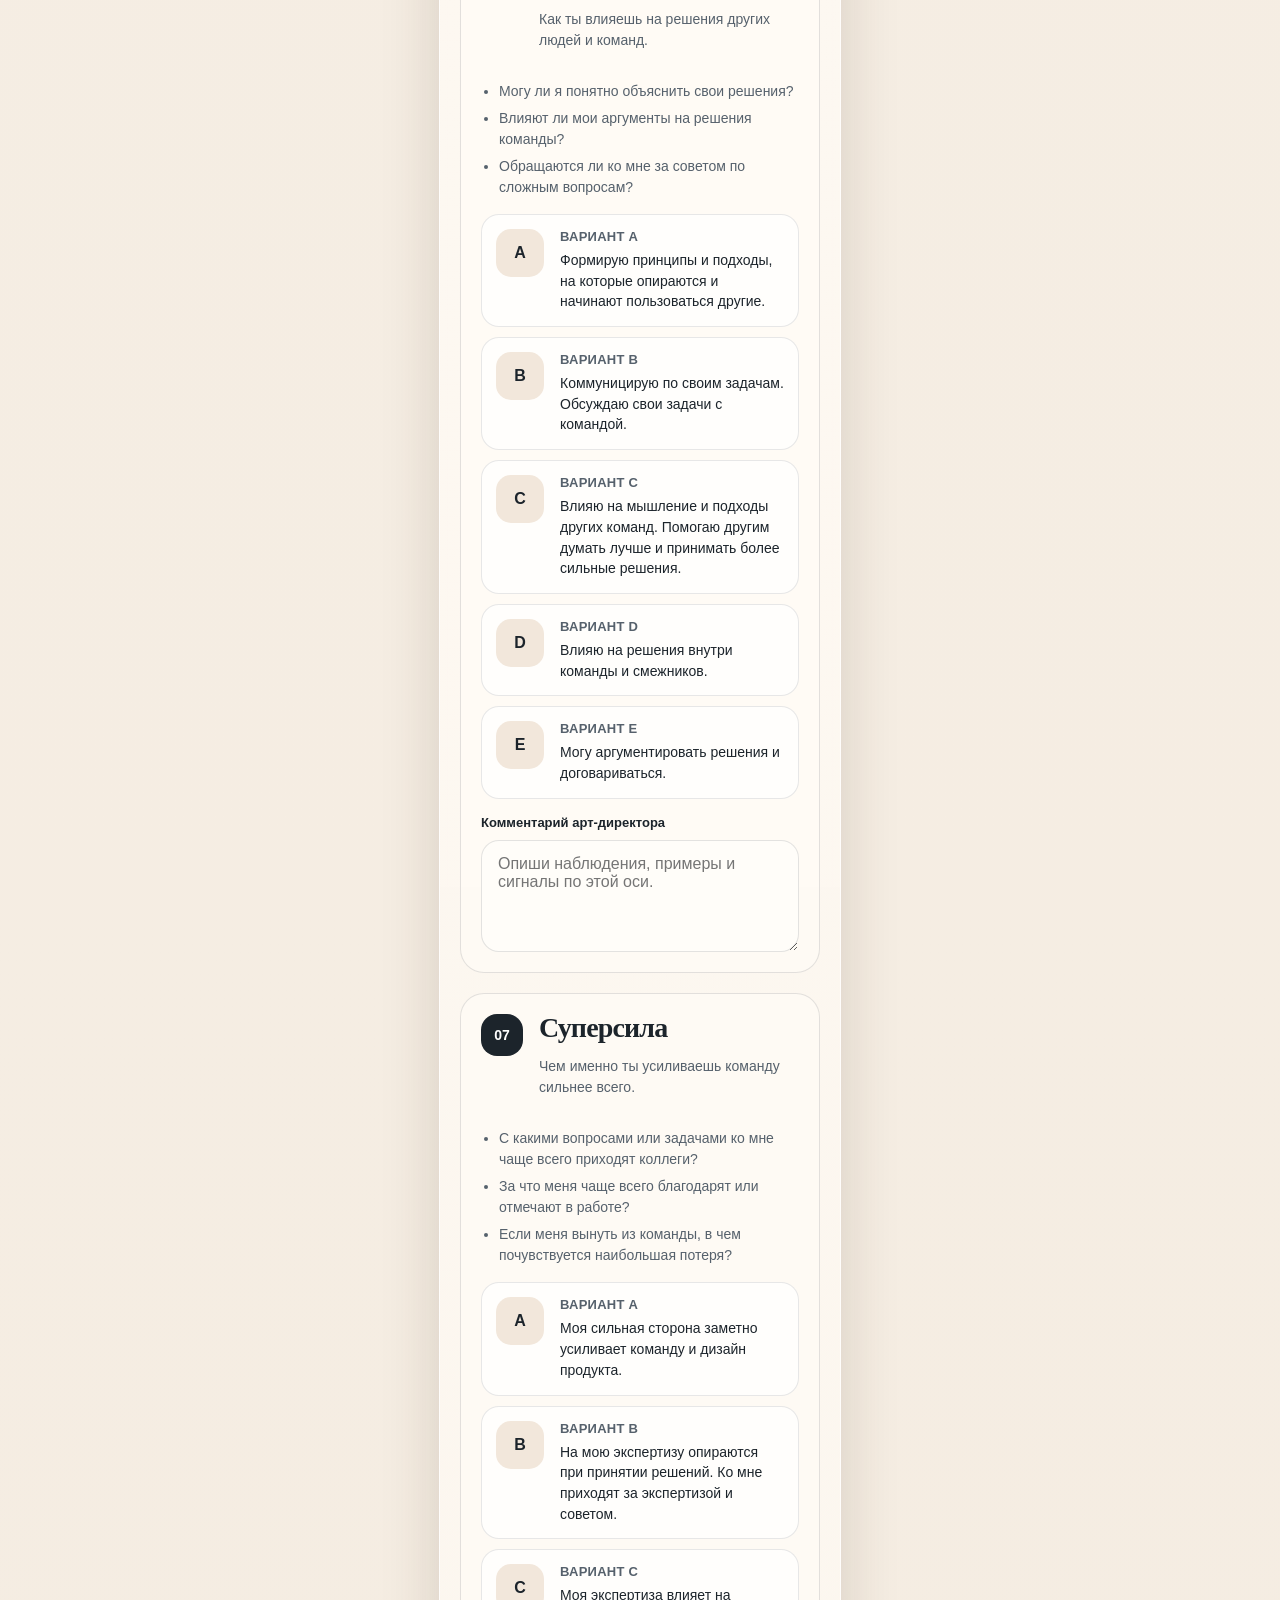
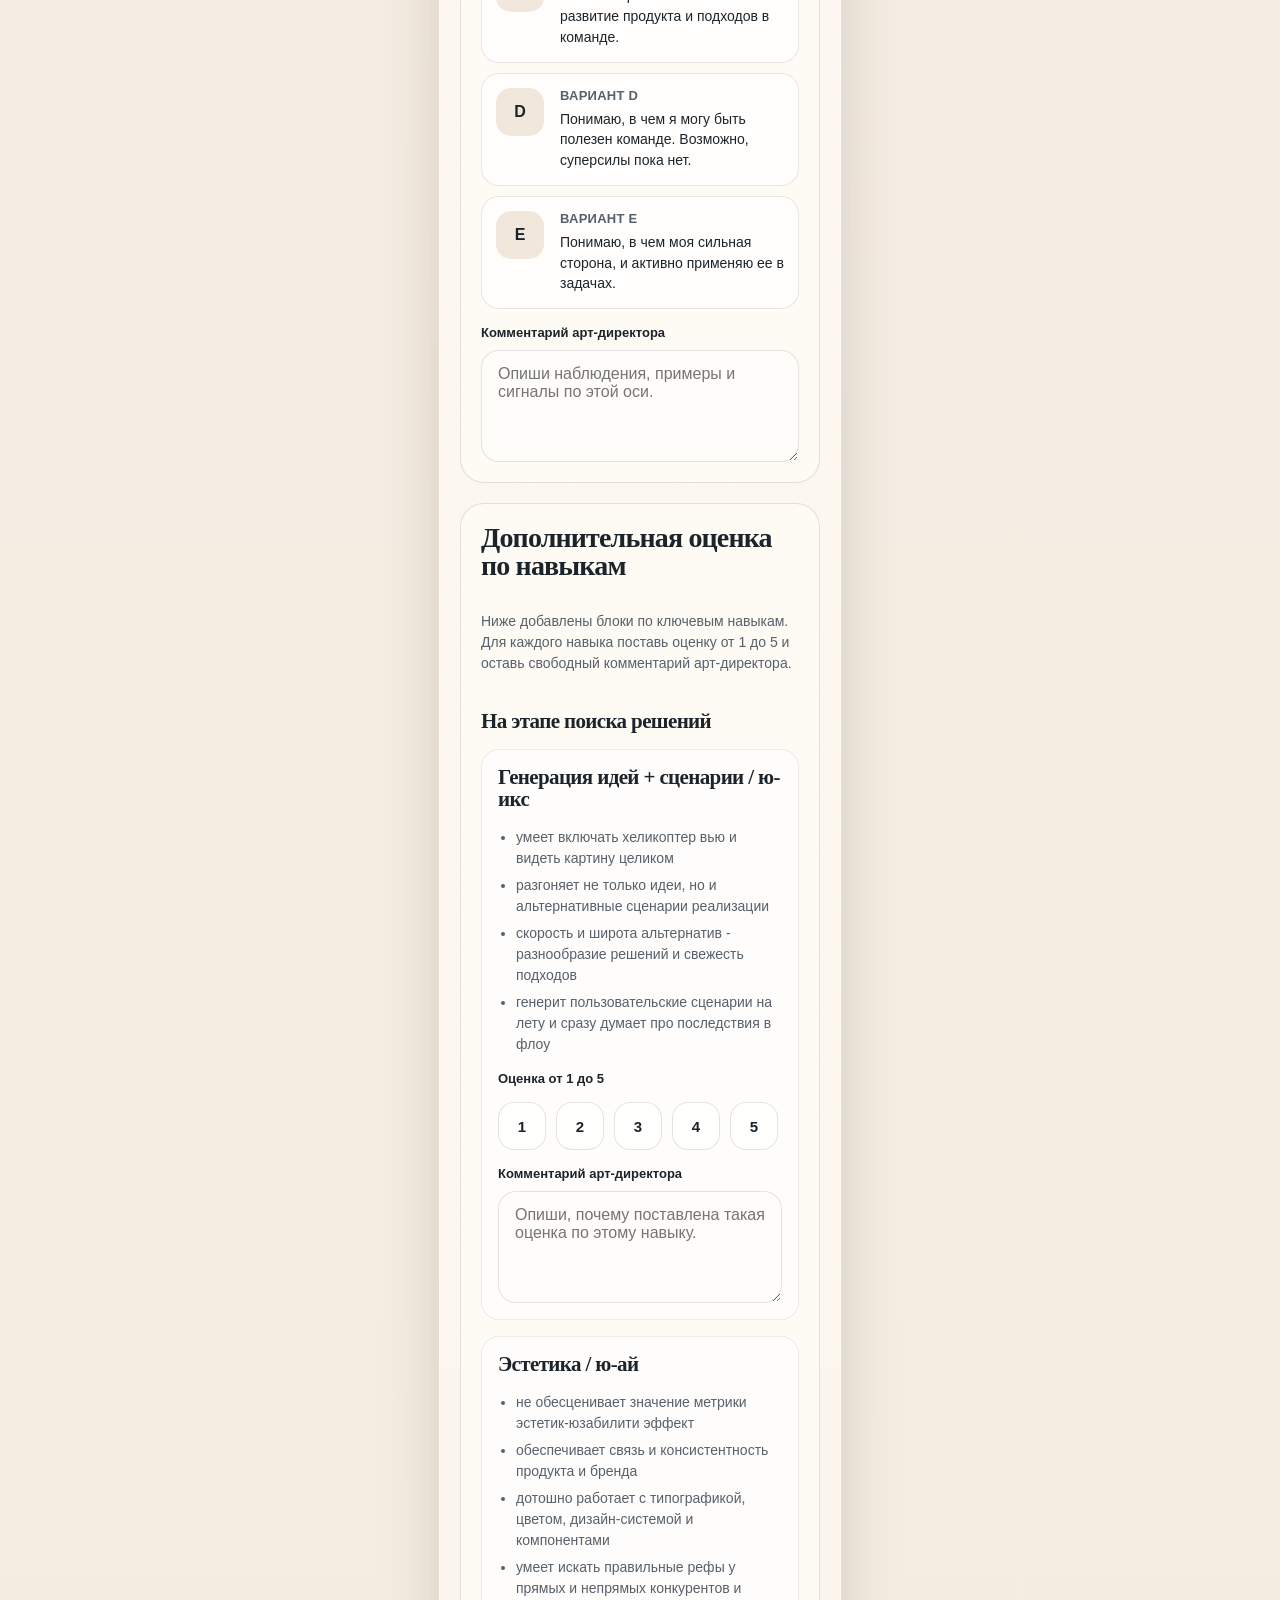
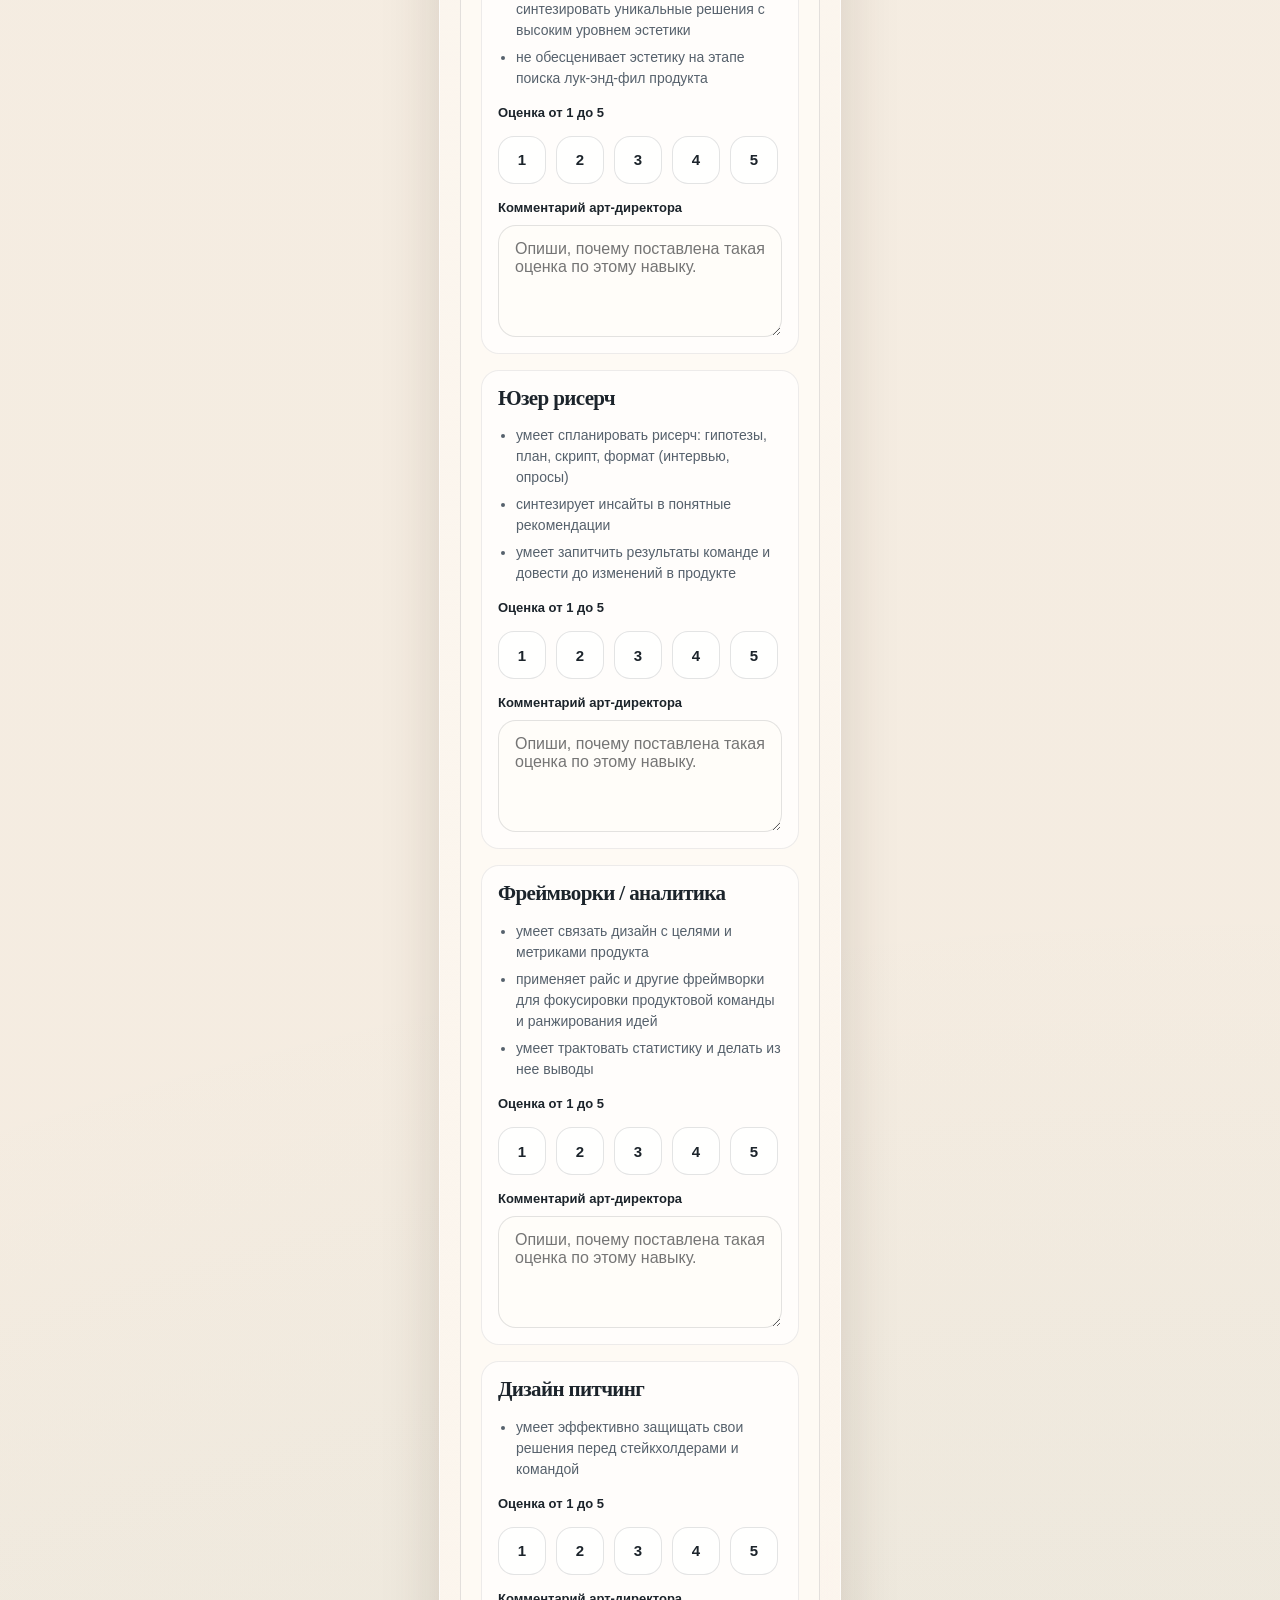
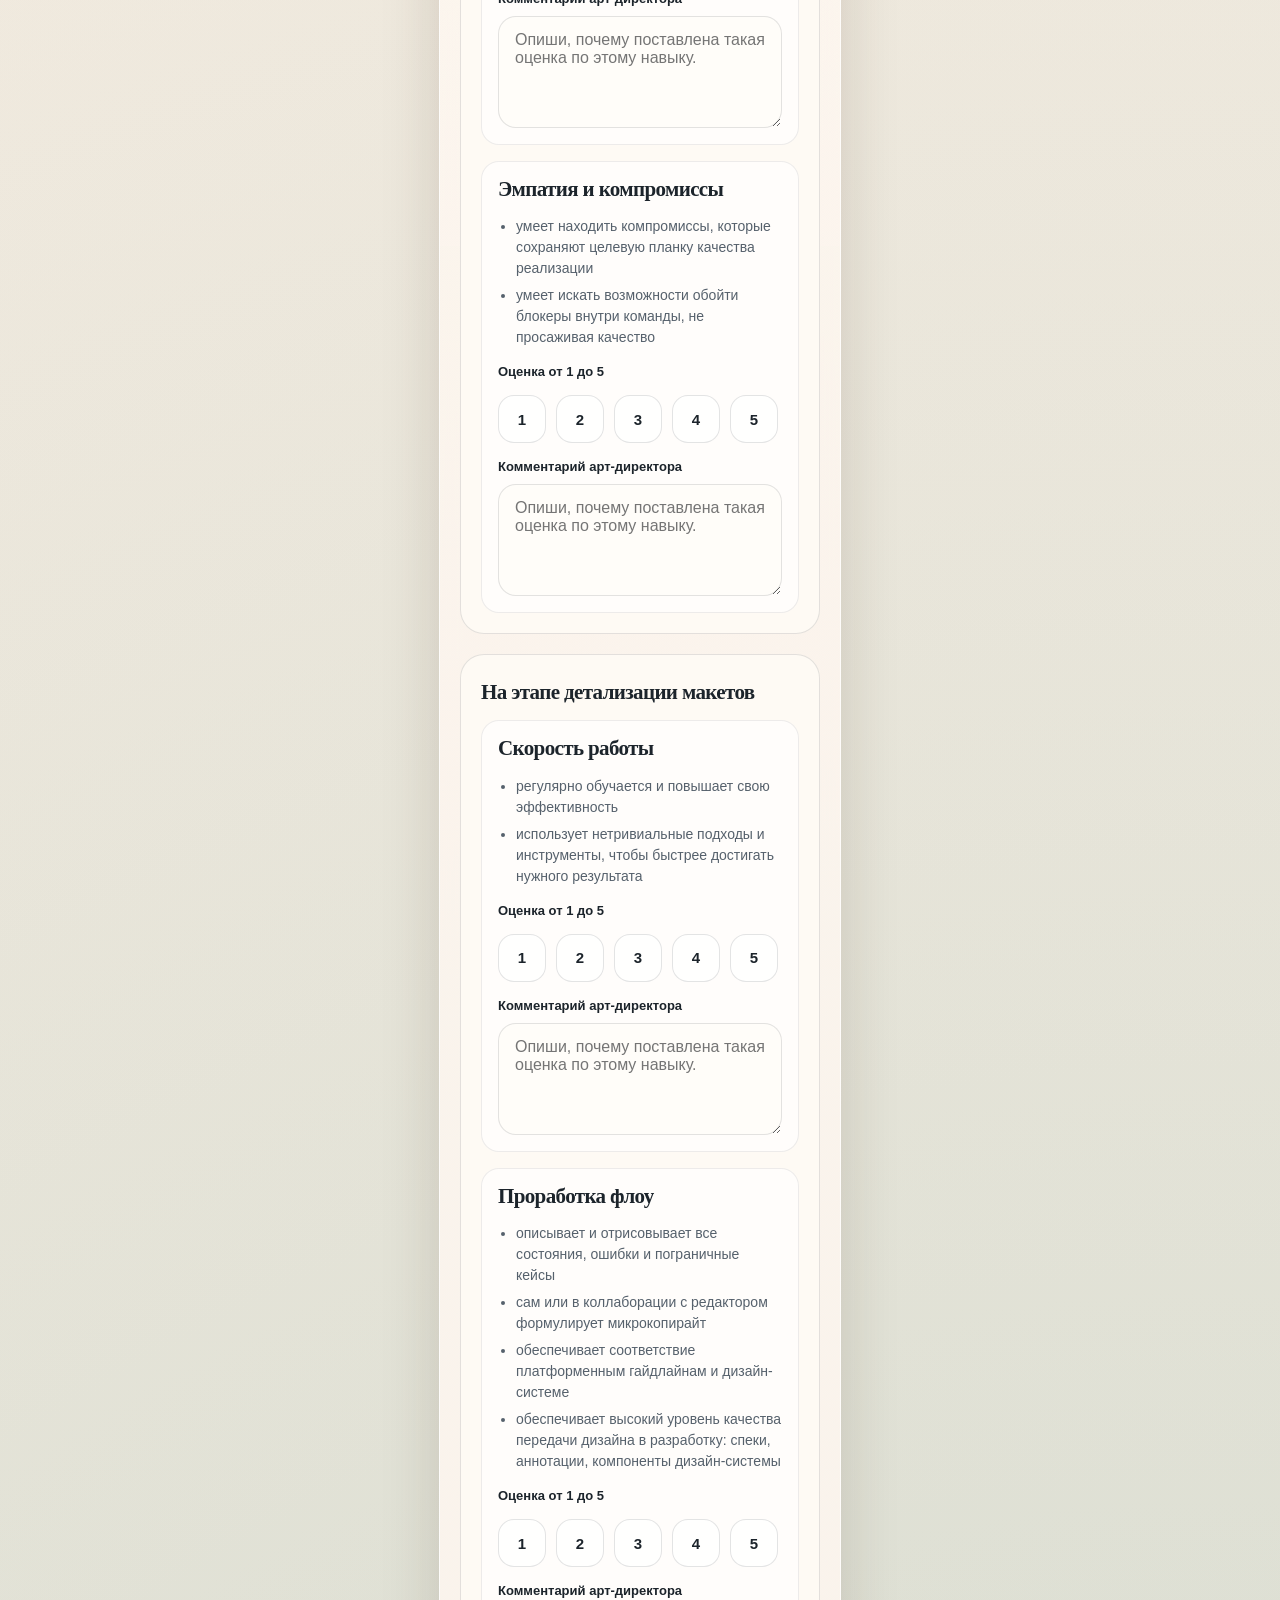
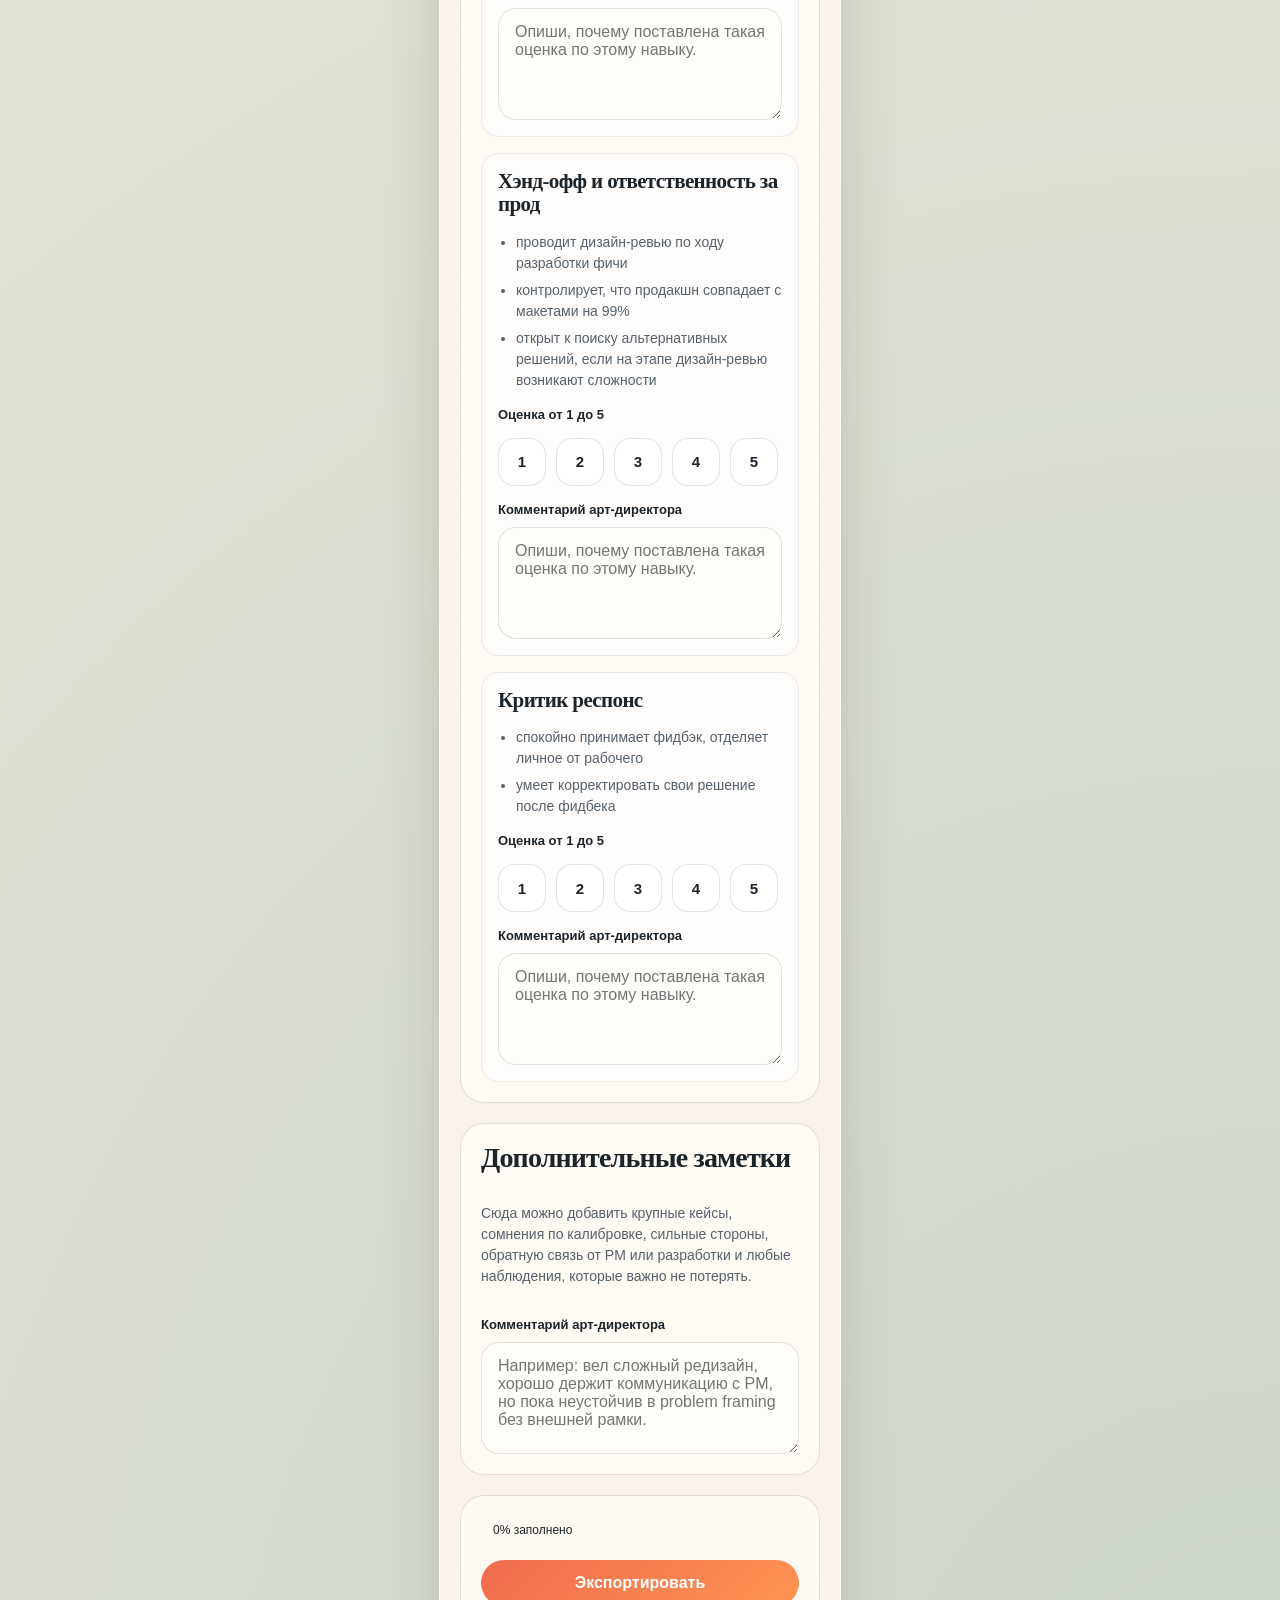
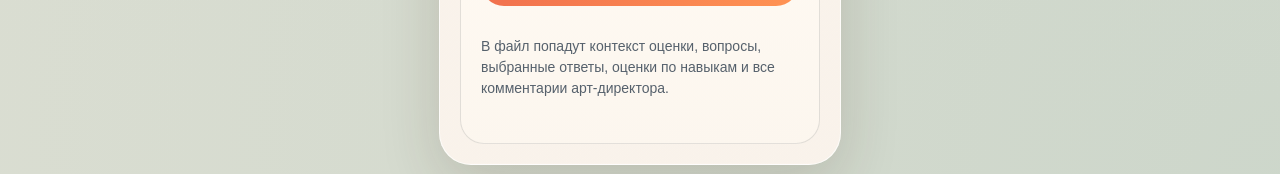
==== commit 37a494be: "Refine assessment form layout" ====
--- a/static/index.html
+++ b/static/index.html
@@ -6,21 +6,13 @@
       name="viewport"
       content="width=device-width, initial-scale=1, viewport-fit=cover"
     />
-    <title>Карта роста дизайнера</title>
+    <title>Оценка дизайнера</title>
     <link rel="stylesheet" href="./styles.css" />
   </head>
   <body>
     <div class="shell">
       <header class="hero">
-        <div class="eyebrow-row">
-          <span class="eyebrow">инструмент арт-директора</span>
-          <span class="eyebrow eyebrow-soft">402 px layout</span>
-        </div>
-        <h1>Оценка дизайнера по карте компетенций</h1>
-        <p class="hero-copy">
-          Отметь наблюдаемые паттерны у дизайнера, добавь комментарии и оценки по навыкам,
-          а затем экспортируй все в один markdown-файл.
-        </p>
+        <h1>Оценка дизайнера</h1>
       </header>
 
       <main id="app"></main>
--- a/static/styles.css
+++ b/static/styles.css
@@ -89,8 +89,8 @@
 
 .hero {
   display: grid;
-  gap: var(--space-3);
-  padding-bottom: var(--space-5);
+  gap: var(--space-2);
+  padding-bottom: var(--space-3);
 }
 
 .eyebrow-row,
@@ -172,7 +172,33 @@
   gap: var(--space-4);
 }
 
-.panel,
+.progress-dock {
+  position: sticky;
+  top: 10px;
+  z-index: 4;
+  display: grid;
+  gap: var(--space-2);
+  padding: 14px 16px;
+  border-radius: var(--radius-md);
+  border: 1px solid rgba(28, 36, 43, 0.08);
+  background: rgba(255, 250, 243, 0.88);
+  box-shadow: 0 14px 30px rgba(56, 39, 18, 0.1);
+  backdrop-filter: blur(18px);
+}
+
+.progress-dock-head {
+  display: flex;
+  align-items: center;
+  justify-content: space-between;
+  gap: var(--space-2);
+}
+
+.progress-copy {
+  font-size: 13px;
+  line-height: 1.4;
+  color: var(--ink-soft);
+}
+
 .profile-card,
 .axis-card,
 .submit-bar {
@@ -181,22 +207,8 @@
   background: var(--surface);
 }
 
-.panel,
 .profile-card {
   padding: var(--space-4);
-}
-
-.panel {
-  display: grid;
-  gap: var(--space-3);
-  background:
-    linear-gradient(135deg, rgba(239, 108, 77, 0.08), transparent 40%),
-    linear-gradient(180deg, var(--surface-strong), rgba(255, 249, 241, 0.9));
-}
-
-.progress-wrap {
-  display: grid;
-  gap: var(--space-2);
 }
 
 .progress-line {
@@ -285,6 +297,10 @@
   gap: var(--space-3);
 }
 
+.field-grid--double {
+  grid-template-columns: repeat(2, minmax(0, 1fr));
+}
+
 .field,
 .textarea-field {
   display: grid;
@@ -300,6 +316,7 @@
 }
 
 input[type="text"],
+select,
 textarea {
   width: 100%;
   border: 1px solid rgba(28, 36, 43, 0.12);
@@ -313,9 +330,14 @@
 }
 
 input[type="text"]:focus,
+select:focus,
 textarea:focus {
   border-color: rgba(239, 108, 77, 0.4);
   box-shadow: 0 0 0 4px rgba(239, 108, 77, 0.1);
+}
+
+select {
+  appearance: none;
 }
 
 textarea {
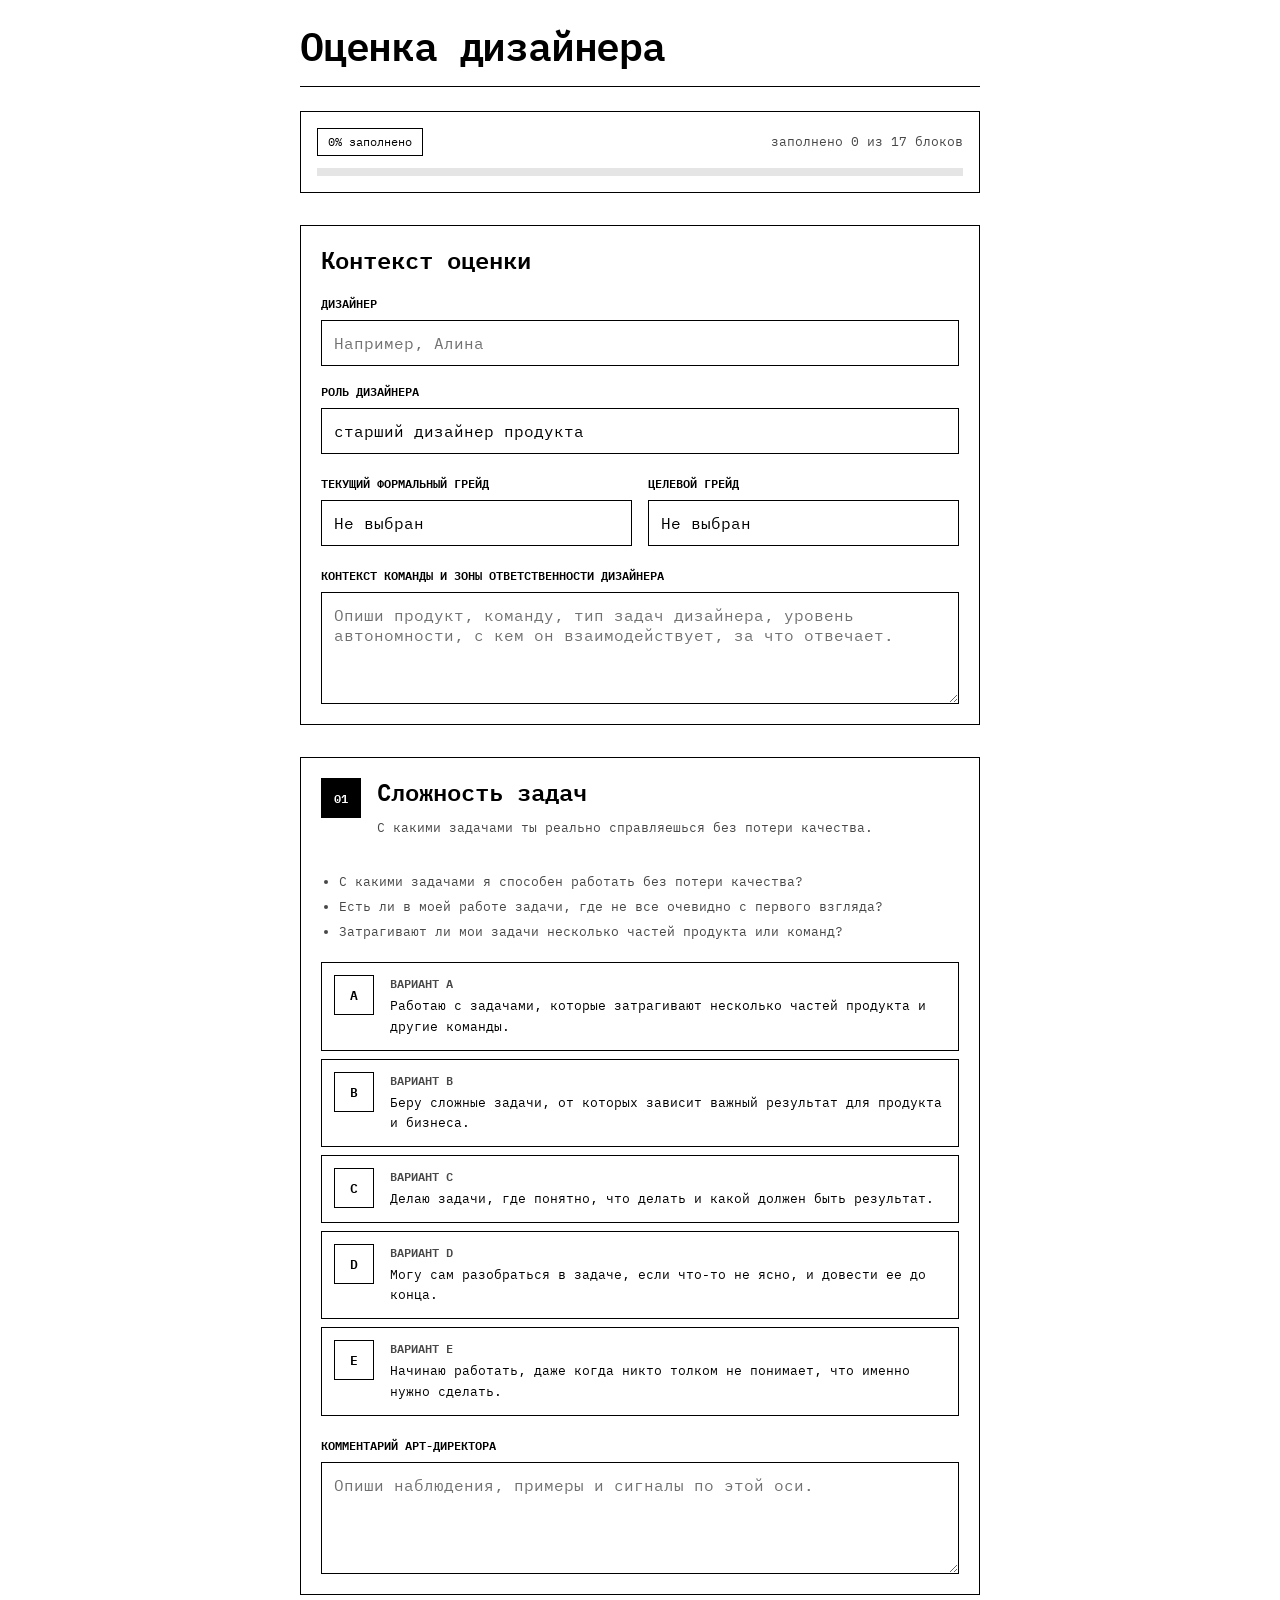
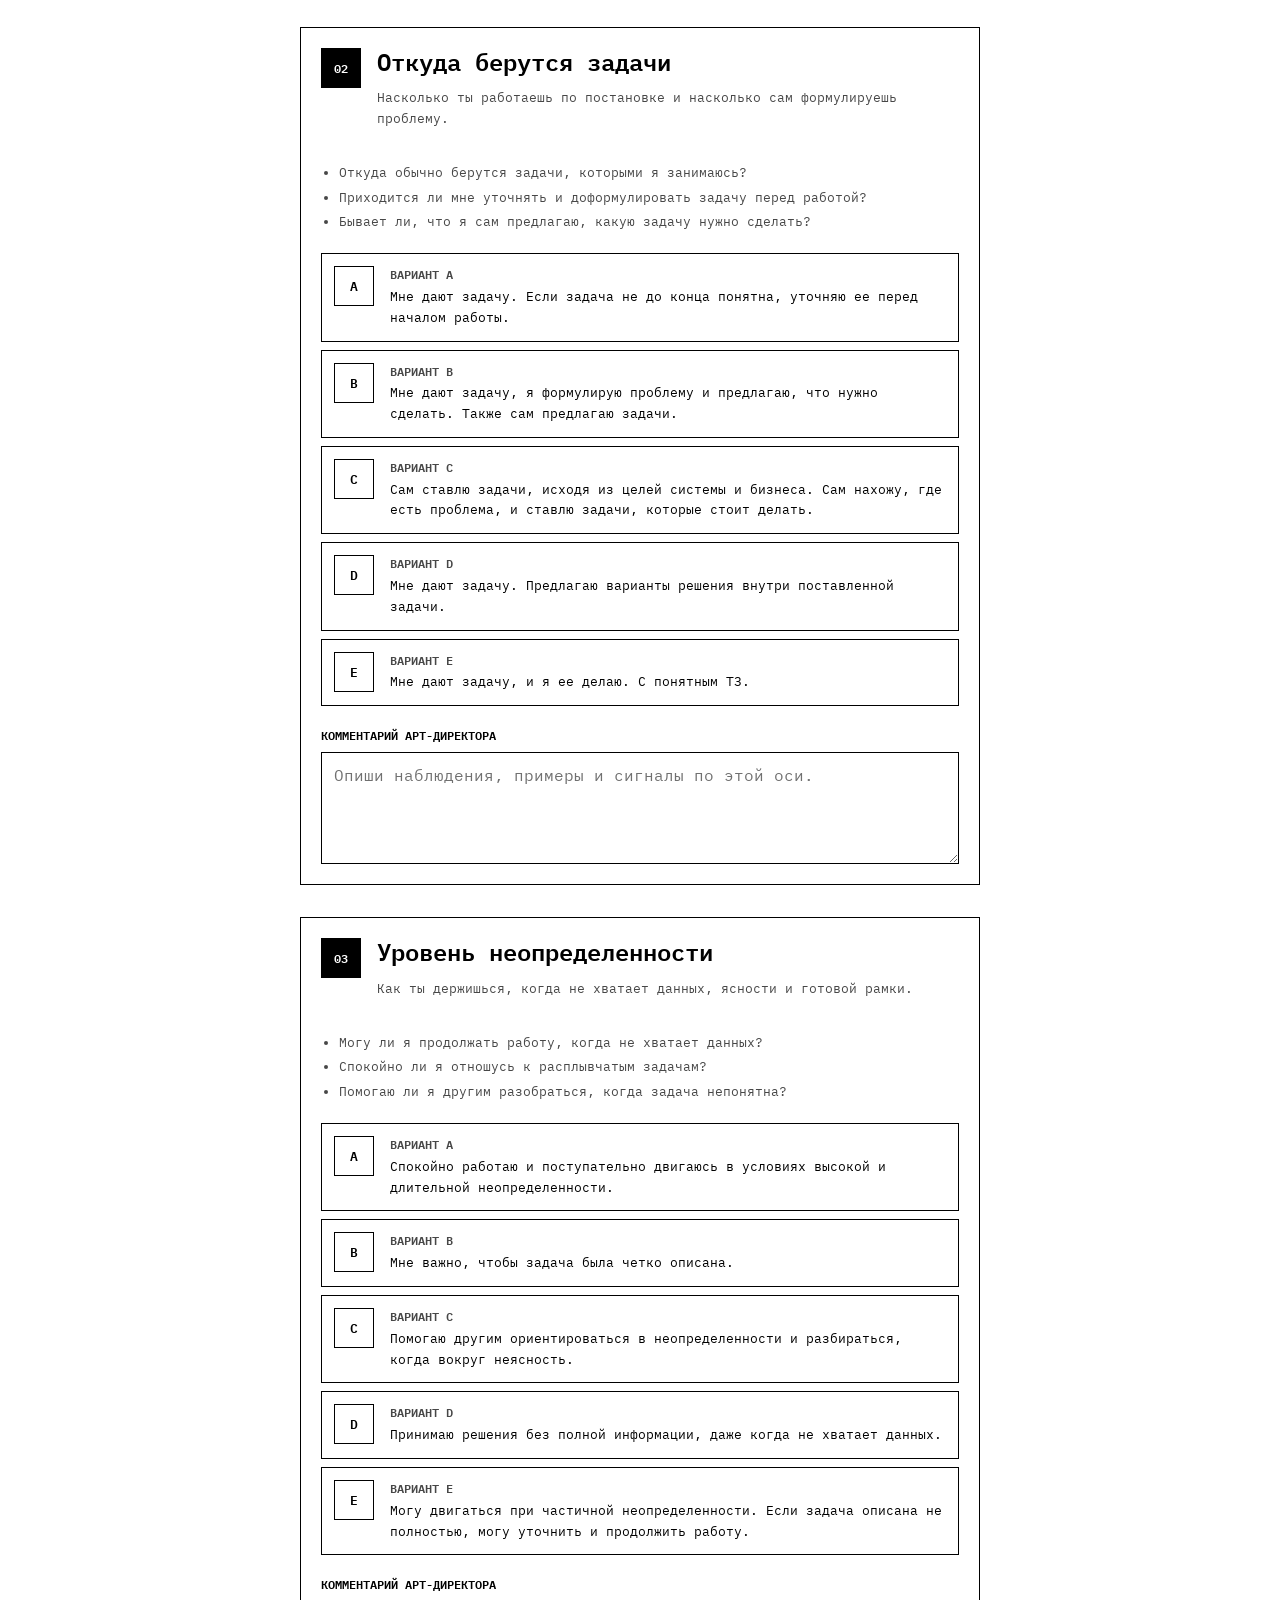
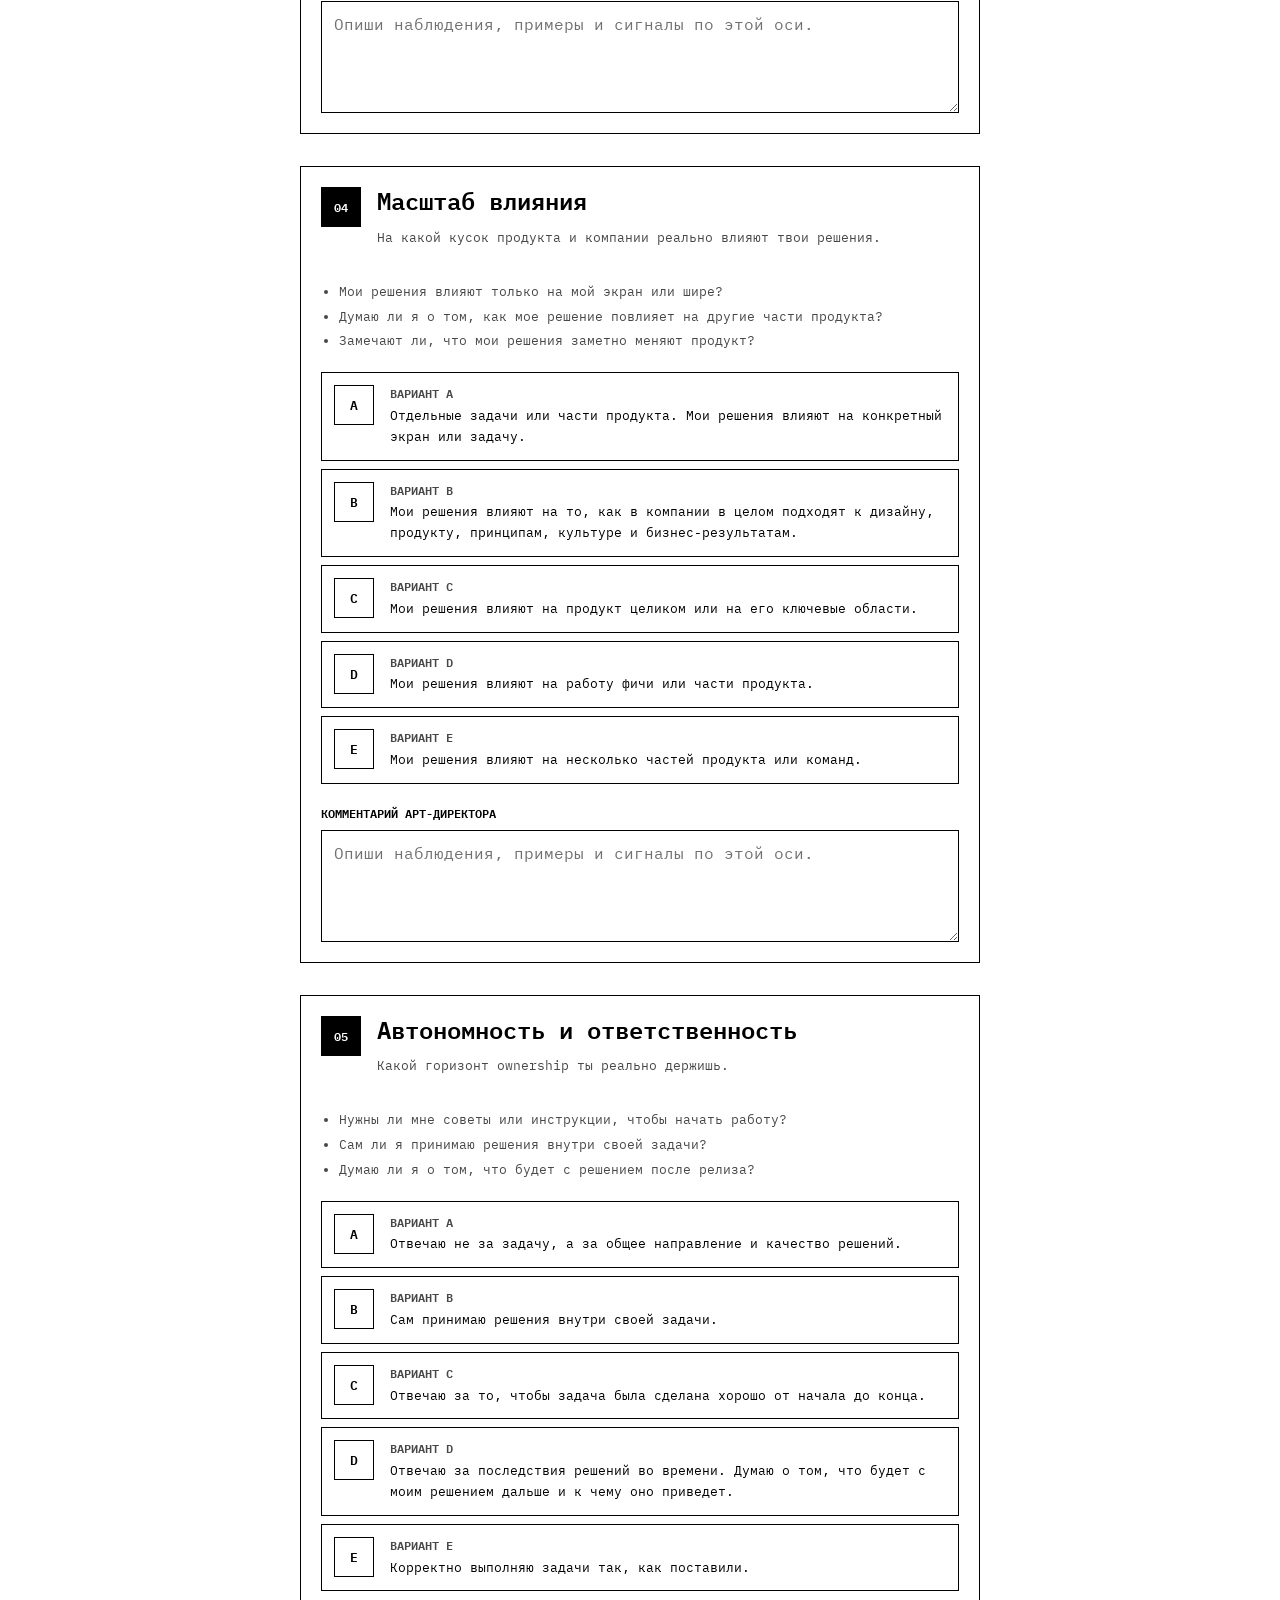
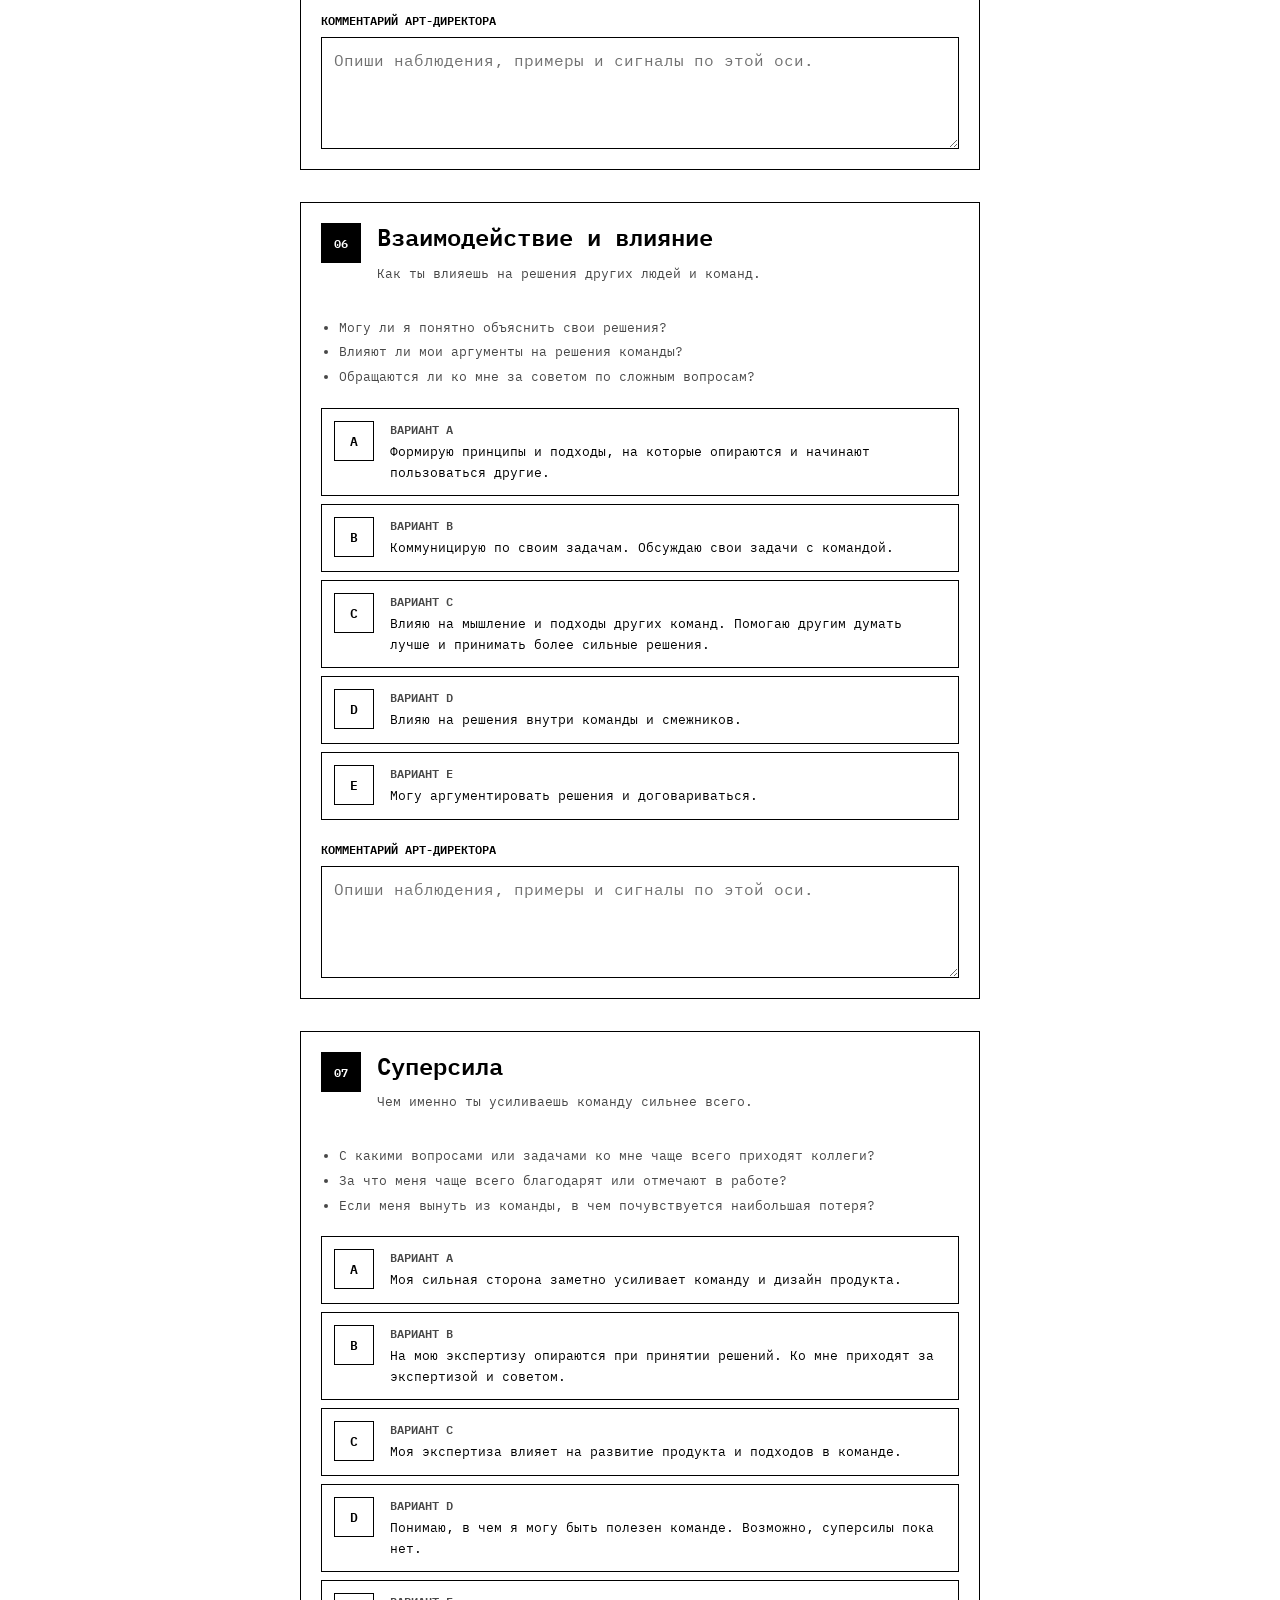
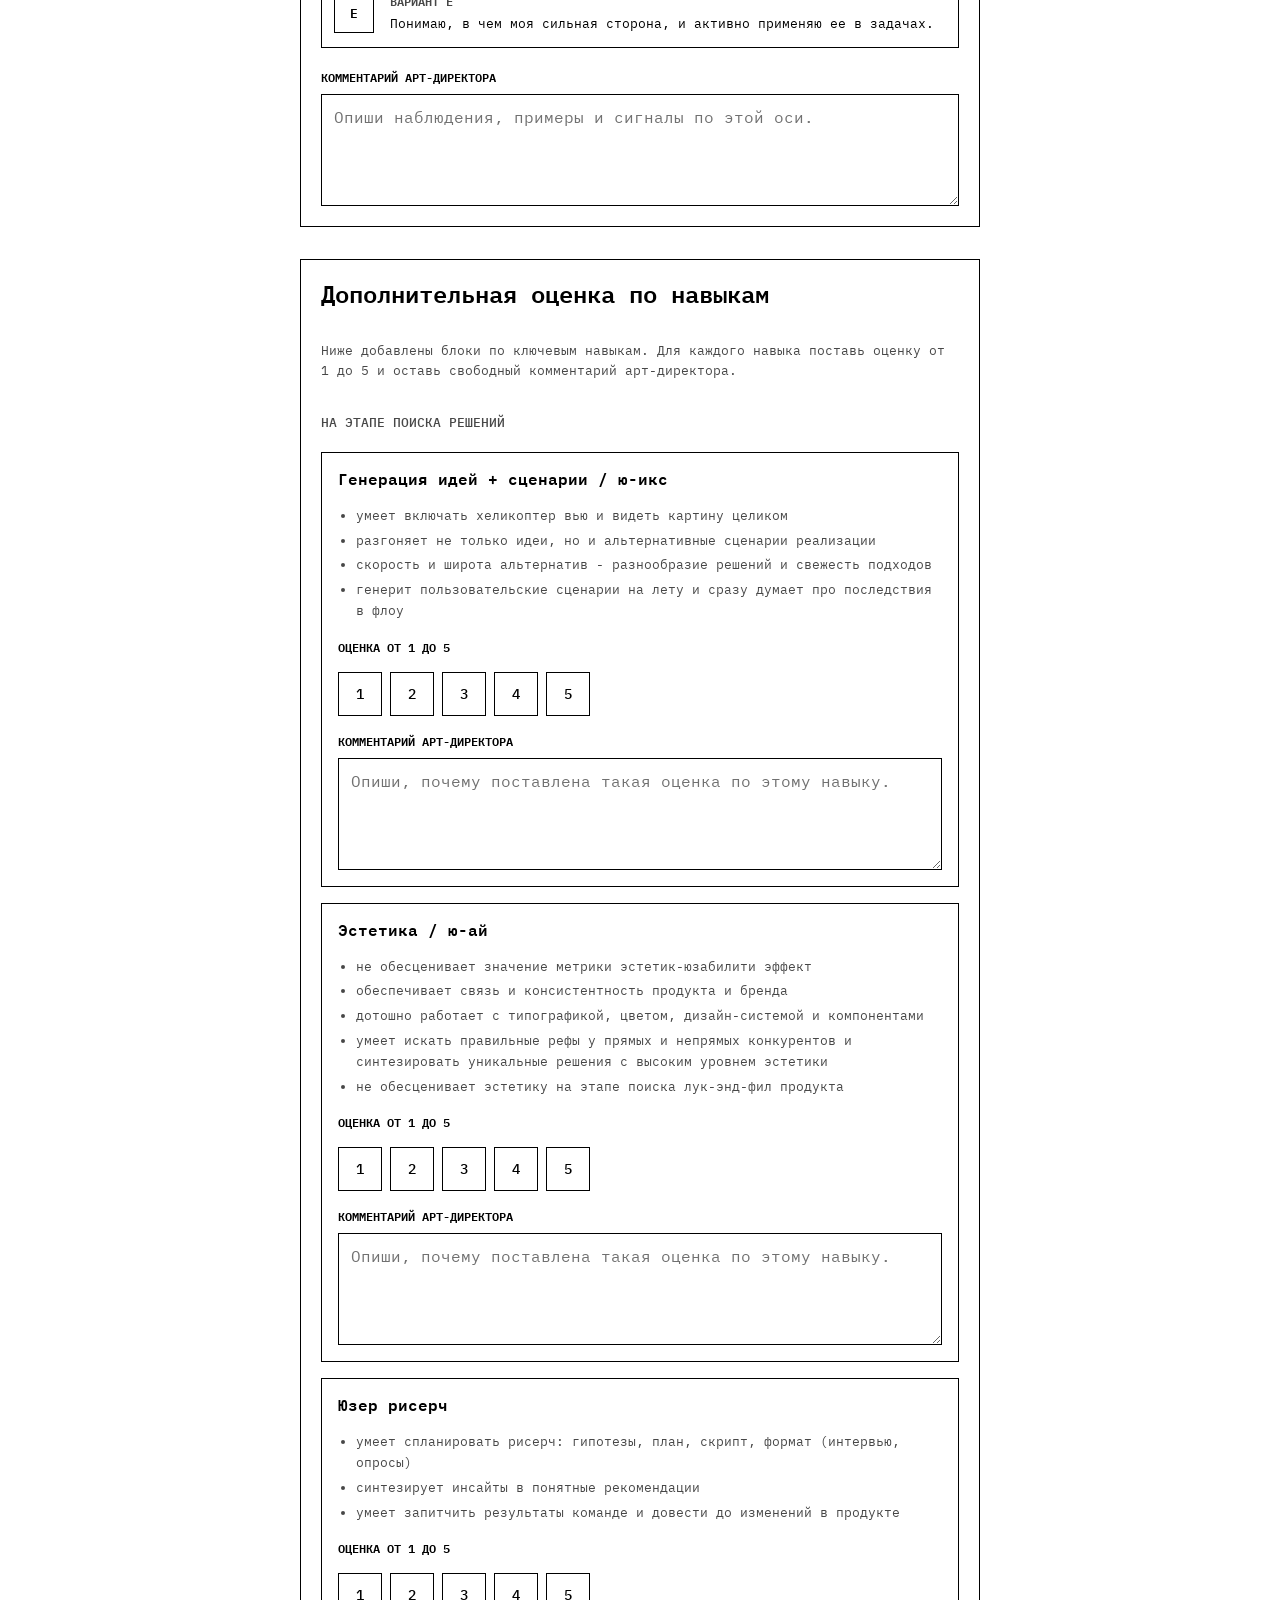
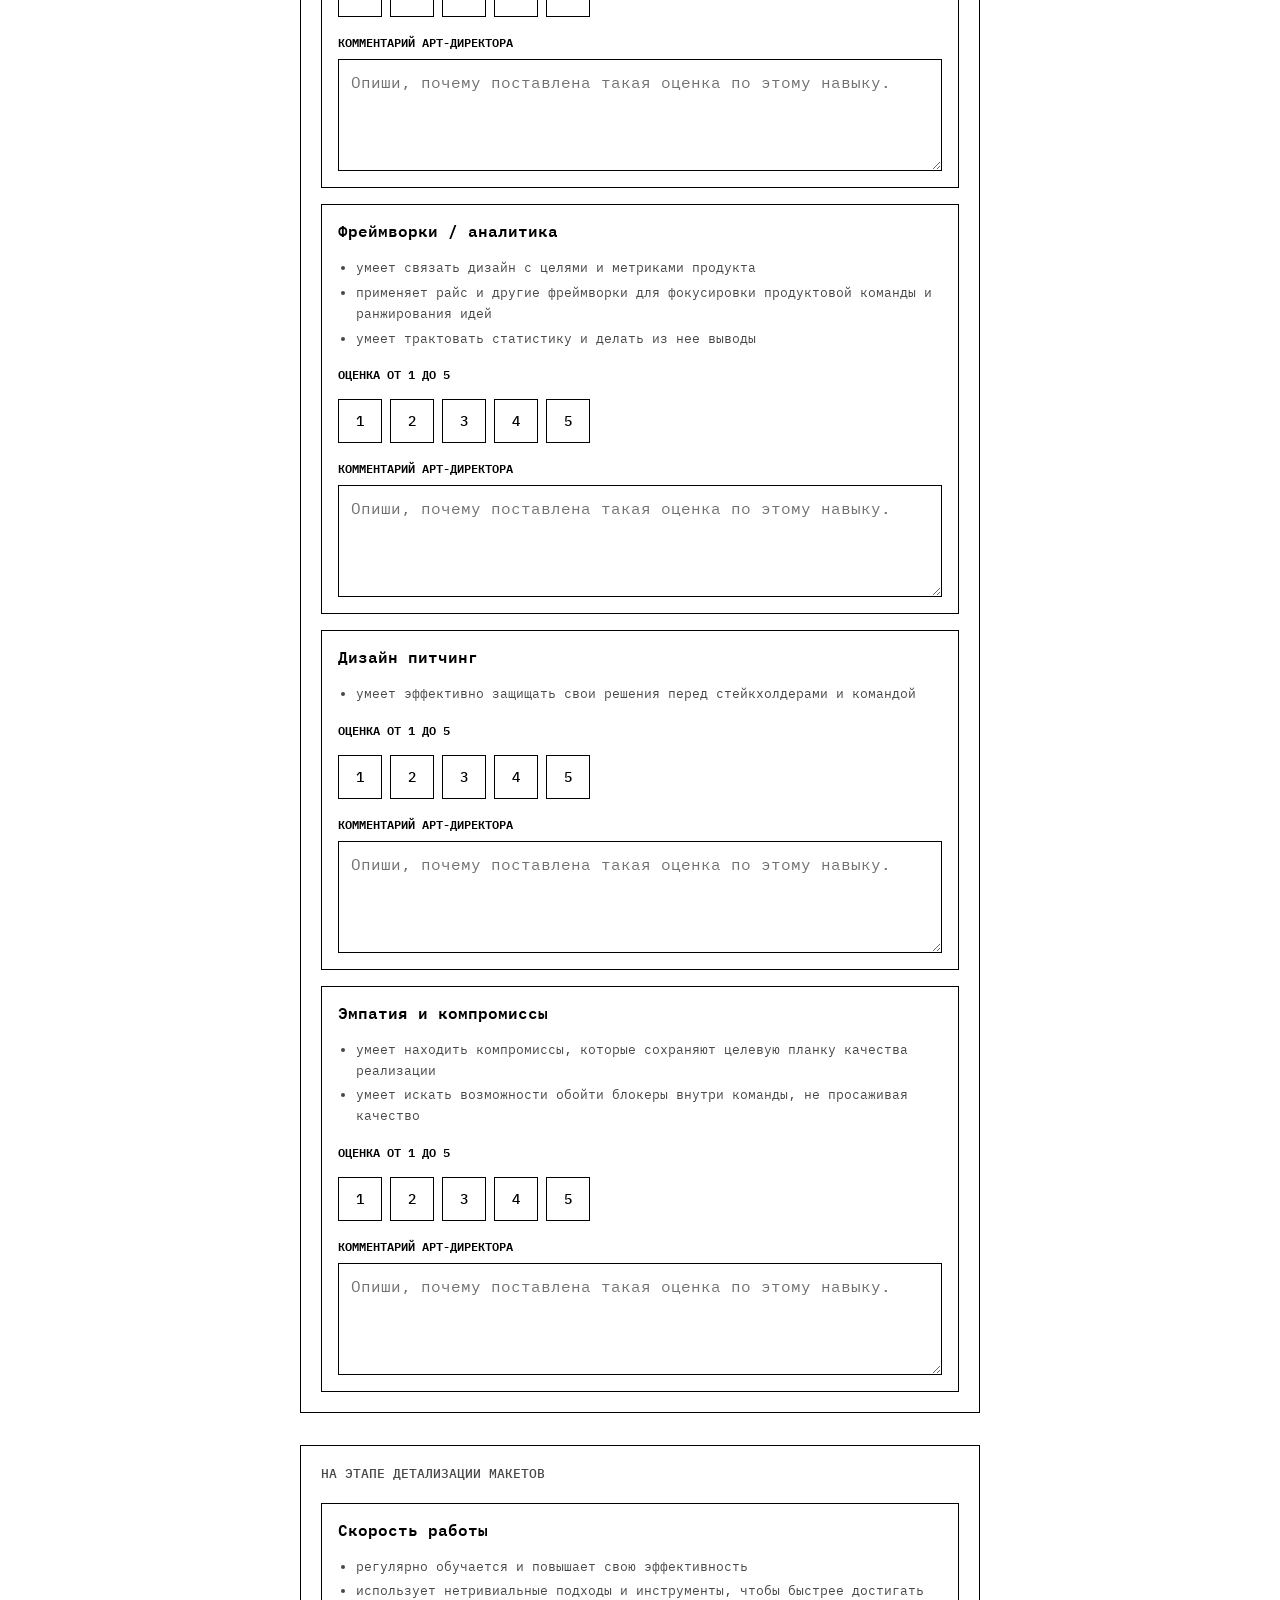
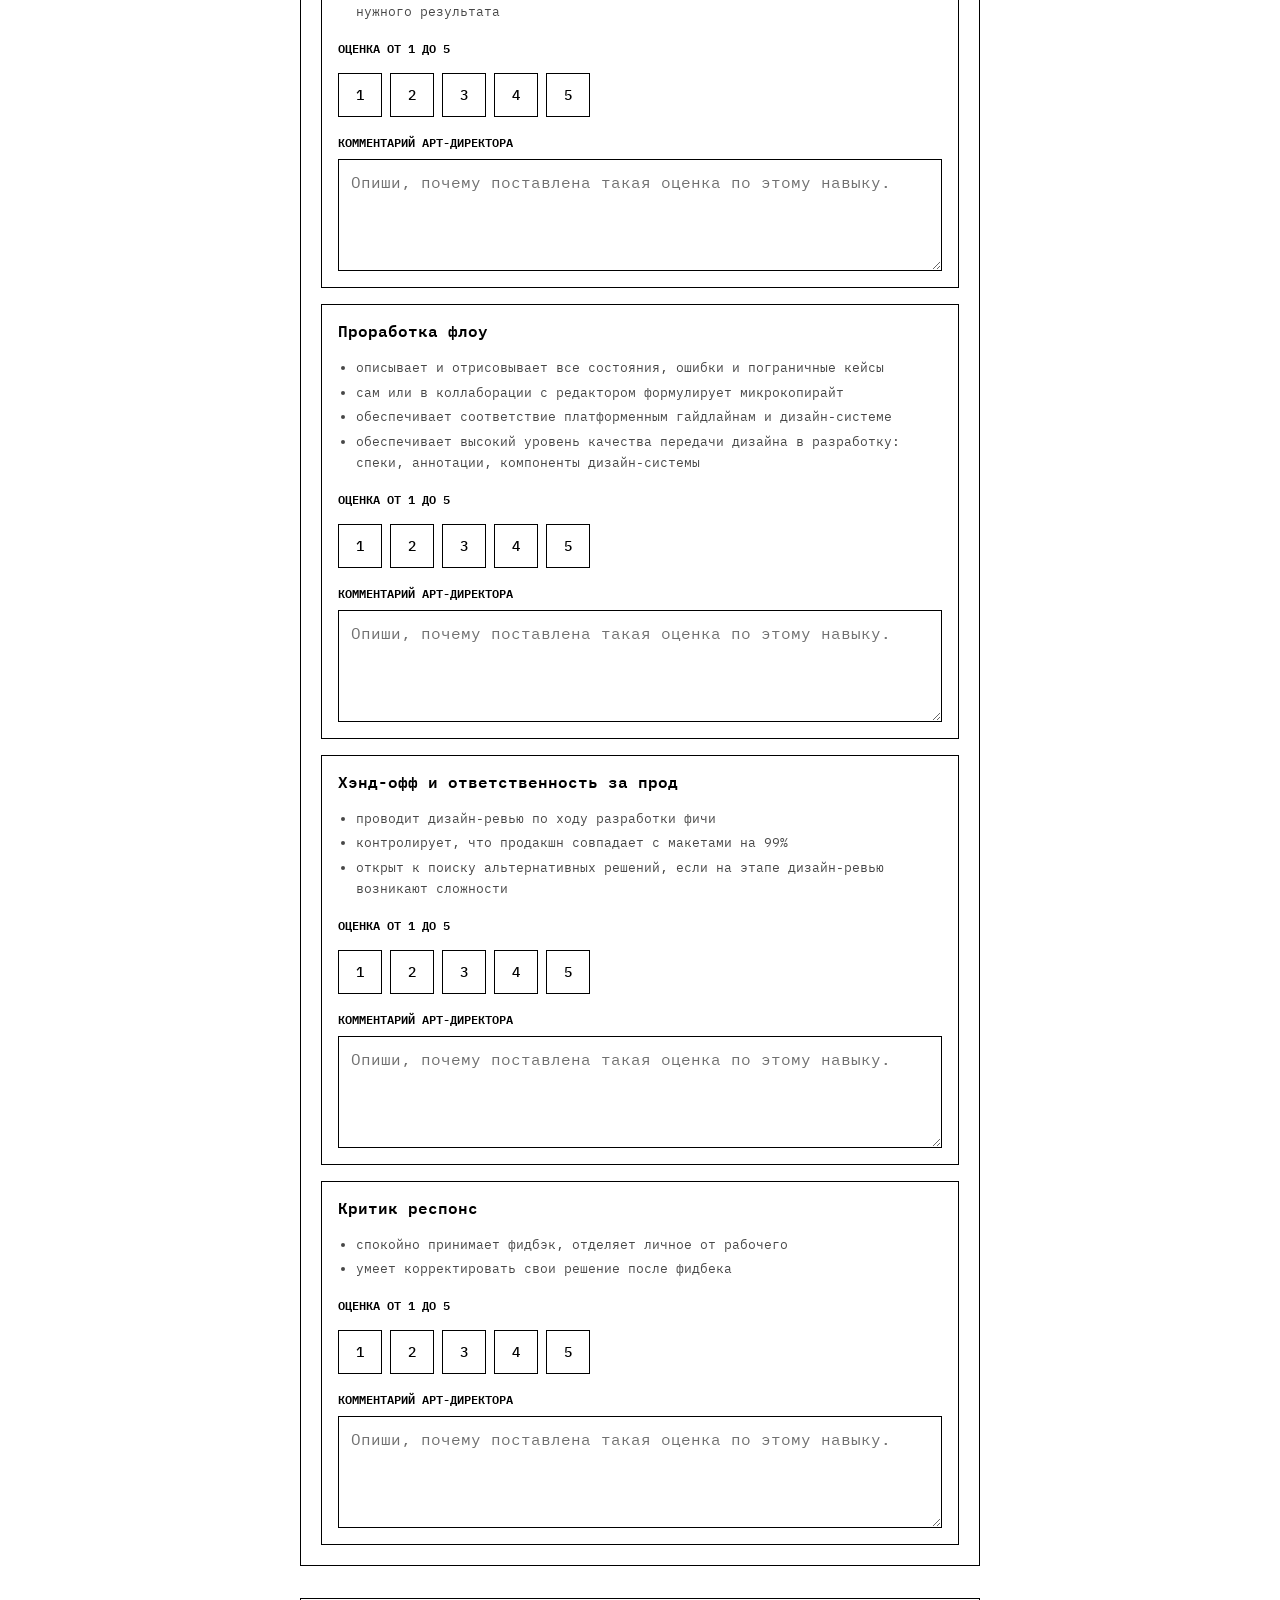
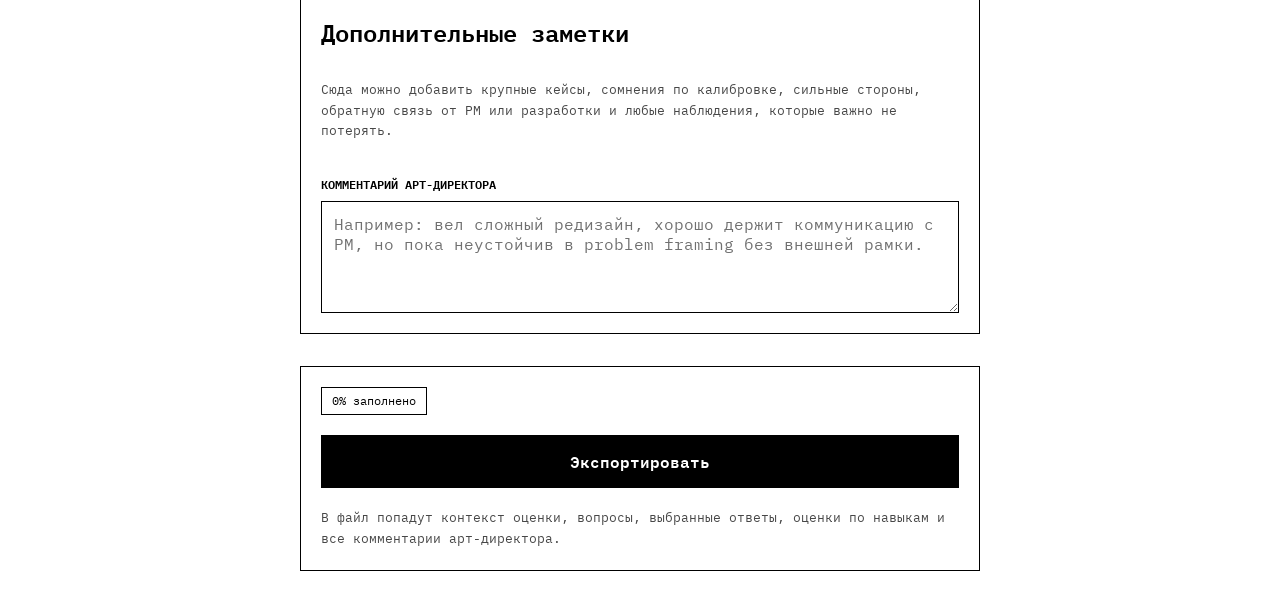
==== commit 40c54f86: "Switch form to technical monochrome layout" ====
--- a/static/index.html
+++ b/static/index.html
@@ -7,6 +7,12 @@
       content="width=device-width, initial-scale=1, viewport-fit=cover"
     />
     <title>Оценка дизайнера</title>
+    <link rel="preconnect" href="https://fonts.googleapis.com" />
+    <link rel="preconnect" href="https://fonts.gstatic.com" crossorigin />
+    <link
+      href="https://fonts.googleapis.com/css2?family=IBM+Plex+Mono:wght@400;500;600;700&display=swap"
+      rel="stylesheet"
+    />
     <link rel="stylesheet" href="./styles.css" />
   </head>
   <body>
--- a/static/styles.css
+++ b/static/styles.css
@@ -1,32 +1,20 @@
 :root {
-  --bg: #f6efe6;
-  --bg-accent: #ffd9bf;
-  --surface: rgba(255, 251, 246, 0.92);
-  --surface-strong: #fffaf3;
-  --surface-muted: #f2e7db;
-  --ink: #1c242b;
-  --ink-soft: #56616c;
-  --line: rgba(28, 36, 43, 0.12);
-  --accent: #ef6c4d;
-  --accent-soft: rgba(239, 108, 77, 0.12);
-  --accent-deep: #c44b31;
-  --teal: #1d7a6f;
-  --teal-soft: rgba(29, 122, 111, 0.12);
-  --gold: #e6b14a;
-  --danger: #b03a2e;
-  --shadow: 0 20px 60px rgba(56, 39, 18, 0.16);
-  --radius-xl: 32px;
-  --radius-lg: 24px;
-  --radius-md: 18px;
-  --radius-sm: 14px;
+  --white: #ffffff;
+  --black: #000000;
+  --black-92: rgba(0, 0, 0, 0.92);
+  --black-72: rgba(0, 0, 0, 0.72);
+  --black-56: rgba(0, 0, 0, 0.56);
+  --black-28: rgba(0, 0, 0, 0.28);
+  --black-16: rgba(0, 0, 0, 0.16);
+  --black-10: rgba(0, 0, 0, 0.1);
+  --black-06: rgba(0, 0, 0, 0.06);
   --space-1: 8px;
   --space-2: 12px;
   --space-3: 16px;
   --space-4: 20px;
   --space-5: 24px;
   --space-6: 32px;
-  --font-heading: "Iowan Old Style", "Palatino Linotype", "Book Antiqua", serif;
-  --font-body: "Avenir Next", "Segoe UI", "Helvetica Neue", sans-serif;
+  --space-7: 40px;
 }
 
 * {
@@ -40,221 +28,157 @@
 }
 
 body {
-  background:
-    radial-gradient(circle at top left, rgba(239, 108, 77, 0.2), transparent 34%),
-    radial-gradient(circle at bottom right, rgba(29, 122, 111, 0.18), transparent 28%),
-    linear-gradient(180deg, var(--bg) 0%, #f4ebdf 100%);
-  color: var(--ink);
-  font-family: var(--font-body);
-}
-
-body::before,
-body::after {
-  content: "";
-  position: fixed;
-  width: 180px;
-  height: 180px;
-  border-radius: 999px;
-  filter: blur(12px);
-  opacity: 0.7;
-  pointer-events: none;
-  z-index: 0;
-}
-
-body::before {
-  background: rgba(255, 203, 156, 0.7);
-  top: -60px;
-  right: -40px;
-}
-
-body::after {
-  background: rgba(133, 211, 197, 0.45);
-  bottom: -40px;
-  left: -30px;
+  background: var(--white);
+  color: var(--black);
+  font-family: "IBM Plex Mono";
 }
 
 .shell {
-  position: relative;
-  z-index: 1;
-  width: min(calc(100vw - 18px), 402px);
-  min-height: calc(100dvh - 18px);
-  margin: 9px auto;
-  padding: var(--space-4);
-  border: 1px solid rgba(255, 255, 255, 0.7);
-  border-radius: var(--radius-xl);
-  background: linear-gradient(180deg, rgba(255, 251, 246, 0.94), rgba(250, 243, 235, 0.97));
-  box-shadow: var(--shadow);
-  backdrop-filter: blur(18px);
+  width: clamp(320px, calc(100vw - 32px), 680px);
+  min-height: 100dvh;
+  margin: 0 auto;
+  padding: 24px 0 40px;
 }
 
 .hero {
   display: grid;
   gap: var(--space-2);
-  padding-bottom: var(--space-3);
-}
-
-.eyebrow-row,
-.meta-row {
-  display: flex;
-  flex-wrap: wrap;
-  gap: var(--space-1);
-}
-
-.eyebrow,
-.eyebrow-soft,
-.meta-chip,
-.mini-chip {
-  display: inline-flex;
-  align-items: center;
-  border-radius: 999px;
-  padding: 8px 12px;
-  font-size: 12px;
-  line-height: 1;
-}
-
-.eyebrow {
-  background: var(--accent-soft);
-  color: var(--accent-deep);
-  border: 1px solid rgba(239, 108, 77, 0.18);
-}
-
-.eyebrow-soft {
-  background: var(--surface-muted);
-  color: var(--ink-soft);
-}
-
-.meta-chip {
-  background: var(--surface-strong);
-  border: 1px solid var(--line);
-  color: var(--ink-soft);
+  padding: 0 0 var(--space-4);
+  border-bottom: 1px solid var(--black);
 }
 
 h1,
 h2,
 h3 {
   margin: 0;
-  font-family: var(--font-heading);
+  font-family: "IBM Plex Mono";
+  font-weight: 600;
+}
+
+h1 {
+  font-size: clamp(28px, 4.5vw, 40px);
+  line-height: 1.05;
   letter-spacing: -0.03em;
 }
 
-h1 {
-  font-size: 38px;
-  line-height: 0.96;
-}
-
 h2 {
-  font-size: 28px;
-  line-height: 1.02;
+  font-size: clamp(18px, 3vw, 24px);
+  line-height: 1.15;
 }
 
 h3 {
-  font-size: 21px;
-  line-height: 1.08;
+  font-size: 16px;
+  line-height: 1.3;
 }
 
 .subsection-title {
-  margin-top: 6px;
-}
-
-.hero-copy,
-.section-note,
+  margin-top: 0;
+  color: var(--black-72);
+  font-size: 13px;
+  font-weight: 500;
+  text-transform: uppercase;
+}
+
 .field-help,
 .axis-description,
 .axis-prompts li,
-.footer-note {
-  color: var(--ink-soft);
-  font-size: 14px;
-  line-height: 1.5;
+.footer-note,
+.progress-copy {
+  color: var(--black-72);
+  font-size: 13px;
+  line-height: 1.6;
 }
 
 #app {
   display: grid;
-  gap: var(--space-4);
+  gap: var(--space-6);
+  padding-top: var(--space-5);
+}
+
+.progress-dock,
+.profile-card,
+.axis-card,
+.submit-bar,
+.rating-card,
+.error-box {
+  border: 1px solid var(--black);
+  background: var(--white);
 }
 
 .progress-dock {
   position: sticky;
-  top: 10px;
+  top: 0;
   z-index: 4;
   display: grid;
   gap: var(--space-2);
-  padding: 14px 16px;
-  border-radius: var(--radius-md);
-  border: 1px solid rgba(28, 36, 43, 0.08);
-  background: rgba(255, 250, 243, 0.88);
-  box-shadow: 0 14px 30px rgba(56, 39, 18, 0.1);
-  backdrop-filter: blur(18px);
-}
-
-.progress-dock-head {
+  padding: var(--space-3);
+}
+
+.progress-dock-head,
+.meta-row {
   display: flex;
+  flex-wrap: wrap;
   align-items: center;
   justify-content: space-between;
   gap: var(--space-2);
 }
 
-.progress-copy {
-  font-size: 13px;
-  line-height: 1.4;
-  color: var(--ink-soft);
+.mini-chip,
+.meta-chip,
+.eyebrow,
+.eyebrow-soft {
+  display: inline-flex;
+  align-items: center;
+  justify-content: center;
+  min-height: 28px;
+  padding: 0 10px;
+  border: 1px solid var(--black);
+  background: var(--white);
+  color: var(--black);
+  font-size: 12px;
+  line-height: 1;
+}
+
+.progress-line {
+  overflow: hidden;
+  height: 8px;
+  background: var(--black-10);
+}
+
+.progress-fill {
+  height: 100%;
+  background: var(--black);
+  transition: width 180ms ease;
 }
 
 .profile-card,
 .axis-card,
 .submit-bar {
-  border-radius: var(--radius-lg);
-  border: 1px solid var(--line);
-  background: var(--surface);
-}
-
-.profile-card {
+  display: grid;
+  gap: var(--space-4);
   padding: var(--space-4);
 }
 
-.progress-line {
-  overflow: hidden;
-  height: 10px;
-  border-radius: 999px;
-  background: rgba(28, 36, 43, 0.08);
-}
-
-.progress-fill {
-  height: 100%;
-  border-radius: inherit;
-  background: linear-gradient(90deg, var(--accent) 0%, #ff9b52 100%);
-  transition: width 180ms ease;
-}
-
-.profile-card,
-.axis-card {
-  padding: var(--space-4);
+.ideal-stack {
   display: grid;
   gap: var(--space-3);
 }
 
-.ideal-stack {
+.rating-card {
   display: grid;
   gap: var(--space-3);
-}
-
-.rating-card {
-  display: grid;
-  gap: var(--space-3);
-  padding: 16px;
-  border-radius: var(--radius-md);
-  border: 1px solid rgba(28, 36, 43, 0.08);
-  background: rgba(255, 255, 255, 0.62);
+  padding: var(--space-3);
 }
 
 .rating-card-head {
   display: grid;
-  gap: 6px;
+  gap: 4px;
 }
 
 .score-row {
   display: flex;
   flex-wrap: wrap;
-  gap: 10px;
+  gap: 8px;
 }
 
 .score-pill {
@@ -262,21 +186,14 @@
   display: inline-flex;
   align-items: center;
   justify-content: center;
-  width: 48px;
-  height: 48px;
-  border-radius: 16px;
-  border: 1px solid rgba(28, 36, 43, 0.12);
-  background: rgba(255, 255, 255, 0.7);
-  color: var(--ink);
-  font-size: 15px;
-  font-weight: 700;
+  width: 44px;
+  height: 44px;
+  border: 1px solid var(--black);
+  background: var(--white);
+  color: var(--black);
+  font-size: 14px;
+  font-weight: 500;
   cursor: pointer;
-  transition: transform 180ms ease, border-color 180ms ease, background 180ms ease;
-}
-
-.score-pill:hover {
-  transform: translateY(-1px);
-  border-color: rgba(239, 108, 77, 0.24);
 }
 
 .score-pill input {
@@ -286,10 +203,8 @@
 }
 
 .score-pill.is-selected {
-  background: linear-gradient(180deg, rgba(255, 231, 213, 0.98), rgba(255, 244, 233, 0.98));
-  border-color: rgba(239, 108, 77, 0.45);
-  color: var(--accent-deep);
-  box-shadow: 0 10px 20px rgba(239, 108, 77, 0.1);
+  background: var(--black);
+  color: var(--white);
 }
 
 .field-grid {
@@ -304,36 +219,40 @@
 .field,
 .textarea-field {
   display: grid;
-  gap: 10px;
+  gap: 8px;
 }
 
 .field label,
 .textarea-field label,
 .axis-label {
-  font-size: 13px;
-  font-weight: 600;
-  color: var(--ink);
+  color: var(--black);
+  font-size: 12px;
+  font-weight: 600;
+  line-height: 1.5;
+  text-transform: uppercase;
 }
 
 input[type="text"],
 select,
 textarea {
   width: 100%;
-  border: 1px solid rgba(28, 36, 43, 0.12);
-  border-radius: var(--radius-md);
-  background: #fffdf9;
-  color: var(--ink);
+  border: 1px solid var(--black);
+  background: var(--white);
+  color: var(--black);
   font: inherit;
-  padding: 14px 16px;
+  padding: 12px;
   outline: none;
-  transition: border-color 180ms ease, box-shadow 180ms ease, transform 180ms ease;
+}
+
+input[type="text"]::placeholder,
+textarea::placeholder {
+  color: var(--black-56);
 }
 
 input[type="text"]:focus,
 select:focus,
 textarea:focus {
-  border-color: rgba(239, 108, 77, 0.4);
-  box-shadow: 0 0 0 4px rgba(239, 108, 77, 0.1);
+  background: var(--black-06);
 }
 
 select {
@@ -356,25 +275,25 @@
   display: inline-flex;
   align-items: center;
   justify-content: center;
-  width: 42px;
-  height: 42px;
-  border-radius: 16px;
-  background: var(--ink);
-  color: #fff;
-  font-size: 14px;
-  font-weight: 700;
+  width: 40px;
+  height: 40px;
+  border: 1px solid var(--black);
+  background: var(--black);
+  color: var(--white);
+  font-size: 12px;
+  font-weight: 600;
 }
 
 .axis-prompts {
   margin: 0;
   padding-left: 18px;
   display: grid;
-  gap: 6px;
+  gap: 4px;
 }
 
 .option-stack {
   display: grid;
-  gap: 10px;
+  gap: 8px;
 }
 
 .grade-option {
@@ -382,17 +301,10 @@
   display: grid;
   grid-template-columns: auto 1fr;
   gap: var(--space-3);
-  padding: 14px;
-  border-radius: var(--radius-md);
-  border: 1px solid rgba(28, 36, 43, 0.1);
-  background: rgba(255, 255, 255, 0.74);
+  padding: 12px;
+  border: 1px solid var(--black);
+  background: var(--white);
   cursor: pointer;
-  transition: transform 180ms ease, border-color 180ms ease, background 180ms ease, box-shadow 180ms ease;
-}
-
-.grade-option:hover {
-  transform: translateY(-1px);
-  border-color: rgba(239, 108, 77, 0.24);
 }
 
 .grade-option input {
@@ -402,53 +314,44 @@
 }
 
 .grade-option.is-selected {
-  border-color: rgba(239, 108, 77, 0.45);
-  background: linear-gradient(180deg, rgba(255, 238, 224, 0.95), rgba(255, 246, 236, 0.95));
-  box-shadow: 0 10px 20px rgba(239, 108, 77, 0.12);
+  background: var(--black-06);
 }
 
 .grade-badge {
   display: inline-flex;
   align-items: center;
   justify-content: center;
-  width: 48px;
-  height: 48px;
-  border-radius: 15px;
-  background: var(--surface-muted);
-  color: var(--ink);
-  font-weight: 700;
-  font-size: 16px;
+  width: 40px;
+  height: 40px;
+  border: 1px solid var(--black);
+  background: var(--white);
+  color: var(--black);
+  font-size: 13px;
+  font-weight: 600;
 }
 
 .grade-option.is-selected .grade-badge {
-  background: var(--accent);
-  color: #fff;
+  background: var(--black);
+  color: var(--white);
 }
 
 .grade-copy {
   display: grid;
-  gap: 6px;
+  gap: 4px;
 }
 
 .grade-copy strong {
+  color: var(--black-72);
+  font-size: 12px;
+  font-weight: 600;
+  line-height: 1.4;
+  text-transform: uppercase;
+}
+
+.grade-copy span {
+  color: var(--black);
   font-size: 13px;
-  letter-spacing: 0.02em;
-  text-transform: uppercase;
-  color: var(--ink-soft);
-}
-
-.grade-copy span {
-  font-size: 14px;
-  line-height: 1.48;
-}
-
-.submit-bar {
-  display: grid;
-  gap: var(--space-3);
-  padding: var(--space-4);
-  background:
-    linear-gradient(180deg, rgba(255, 250, 243, 0.98), rgba(252, 246, 238, 0.98)),
-    linear-gradient(135deg, rgba(29, 122, 111, 0.05), transparent 46%);
+  line-height: 1.6;
 }
 
 .action-row {
@@ -464,42 +367,62 @@
 .button-secondary,
 .button-ghost {
   appearance: none;
-  border: none;
-  border-radius: 999px;
-  padding: 14px 18px;
+  border: 1px solid var(--black);
+  background: var(--black);
+  color: var(--white);
+  padding: 12px 14px;
   font: inherit;
-  font-weight: 700;
+  font-weight: 600;
   cursor: pointer;
-  transition: transform 180ms ease, opacity 180ms ease, background 180ms ease;
-}
-
-.button {
-  background: linear-gradient(135deg, var(--accent) 0%, #ff9353 100%);
-  color: #fff;
-}
-
-.button:hover,
-.button-secondary:hover,
-.button-ghost:hover {
-  transform: translateY(-1px);
 }
 
 .button:disabled {
   cursor: not-allowed;
-  opacity: 0.46;
-  transform: none;
+  opacity: 0.4;
 }
 
 .error-box {
-  border-radius: var(--radius-md);
-  border: 1px solid rgba(176, 58, 46, 0.18);
-  background: rgba(176, 58, 46, 0.08);
-  color: var(--danger);
-  padding: 14px 16px;
-  font-size: 14px;
-  line-height: 1.45;
+  color: var(--black);
+  padding: 12px;
+  background: var(--black-06);
+  font-size: 13px;
+  line-height: 1.6;
 }
 
 .footer-note {
-  padding-bottom: 10px;
-}
+  margin: 0;
+}
+
+@media (max-width: 719px) {
+  .shell {
+    width: clamp(320px, calc(100vw - 24px), 680px);
+    padding-top: 16px;
+  }
+
+  #app {
+    gap: var(--space-5);
+    padding-top: var(--space-4);
+  }
+}
+
+@media (max-width: 520px) {
+  .field-grid--double,
+  .progress-dock-head,
+  .meta-row {
+    grid-template-columns: 1fr;
+  }
+
+  .field-grid--double {
+    display: grid;
+  }
+
+  .progress-dock-head,
+  .meta-row {
+    display: grid;
+    justify-content: stretch;
+  }
+
+  .score-row {
+    gap: 6px;
+  }
+}
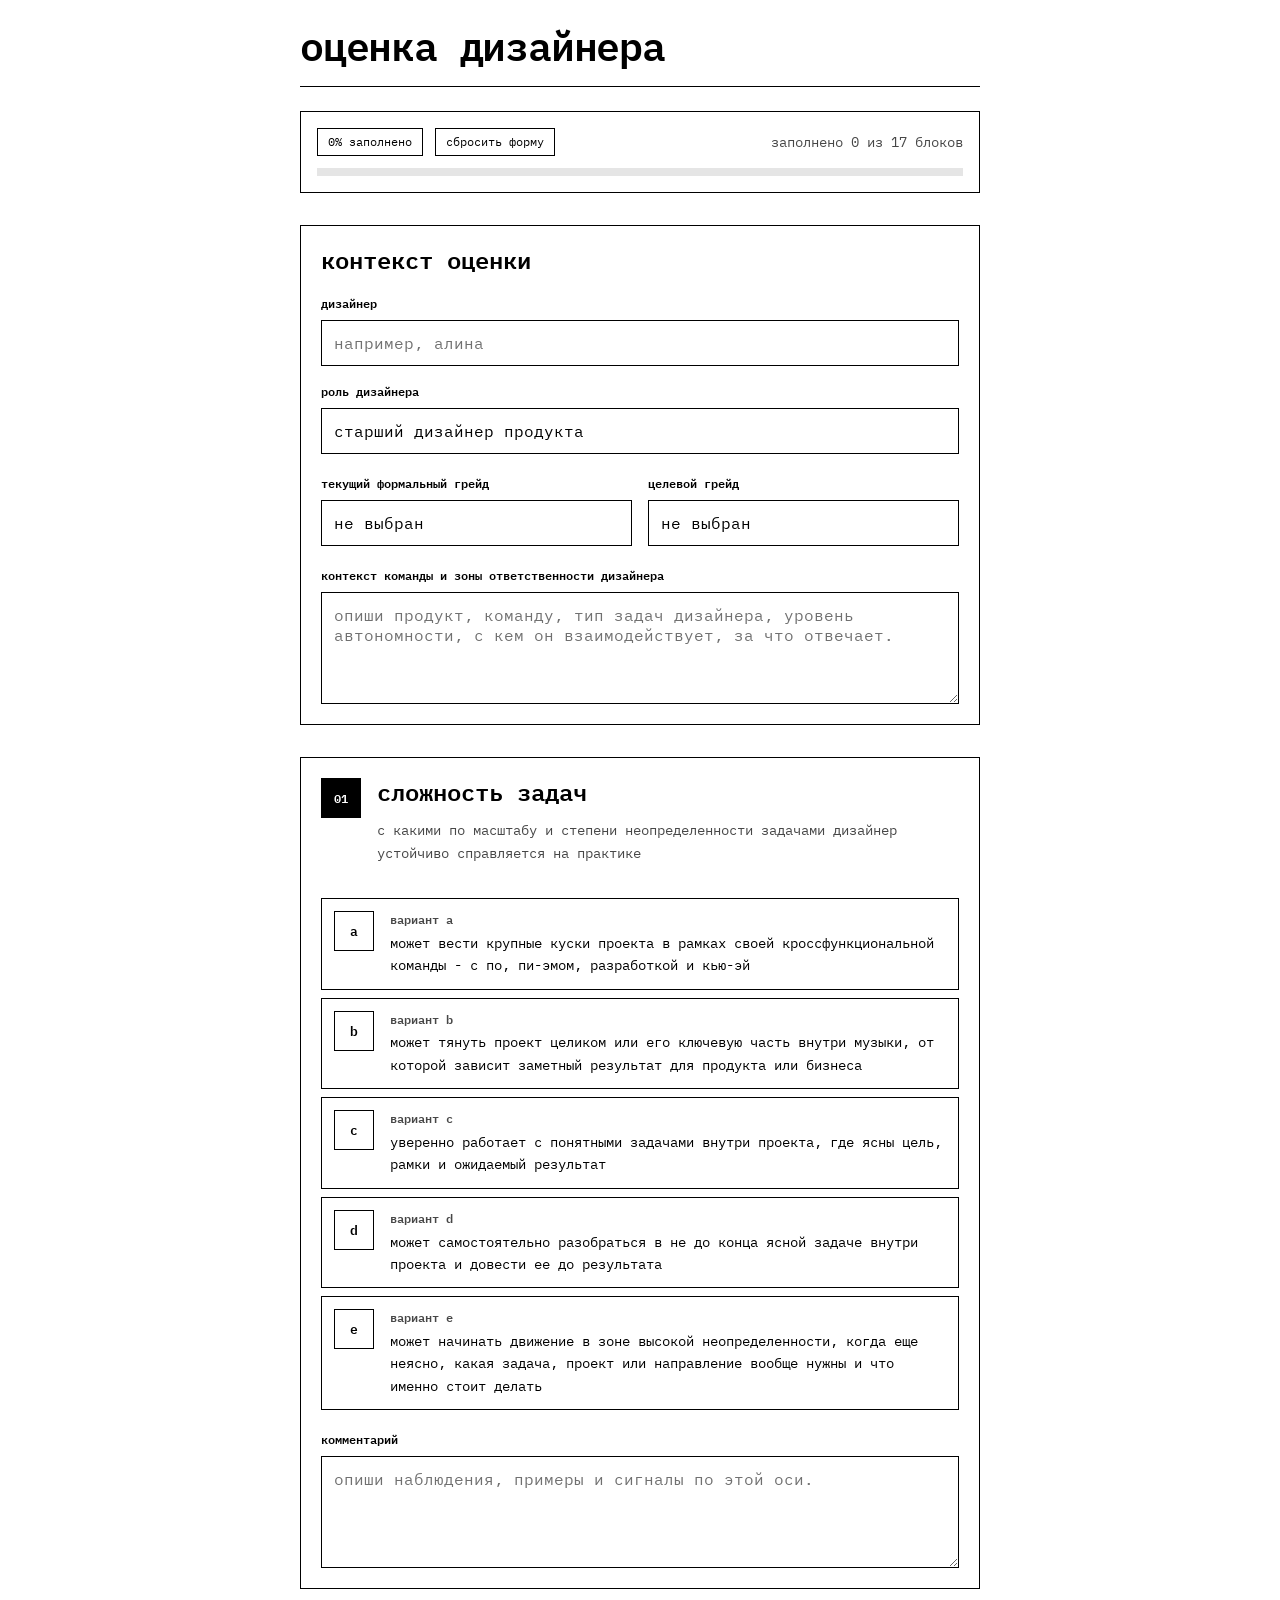
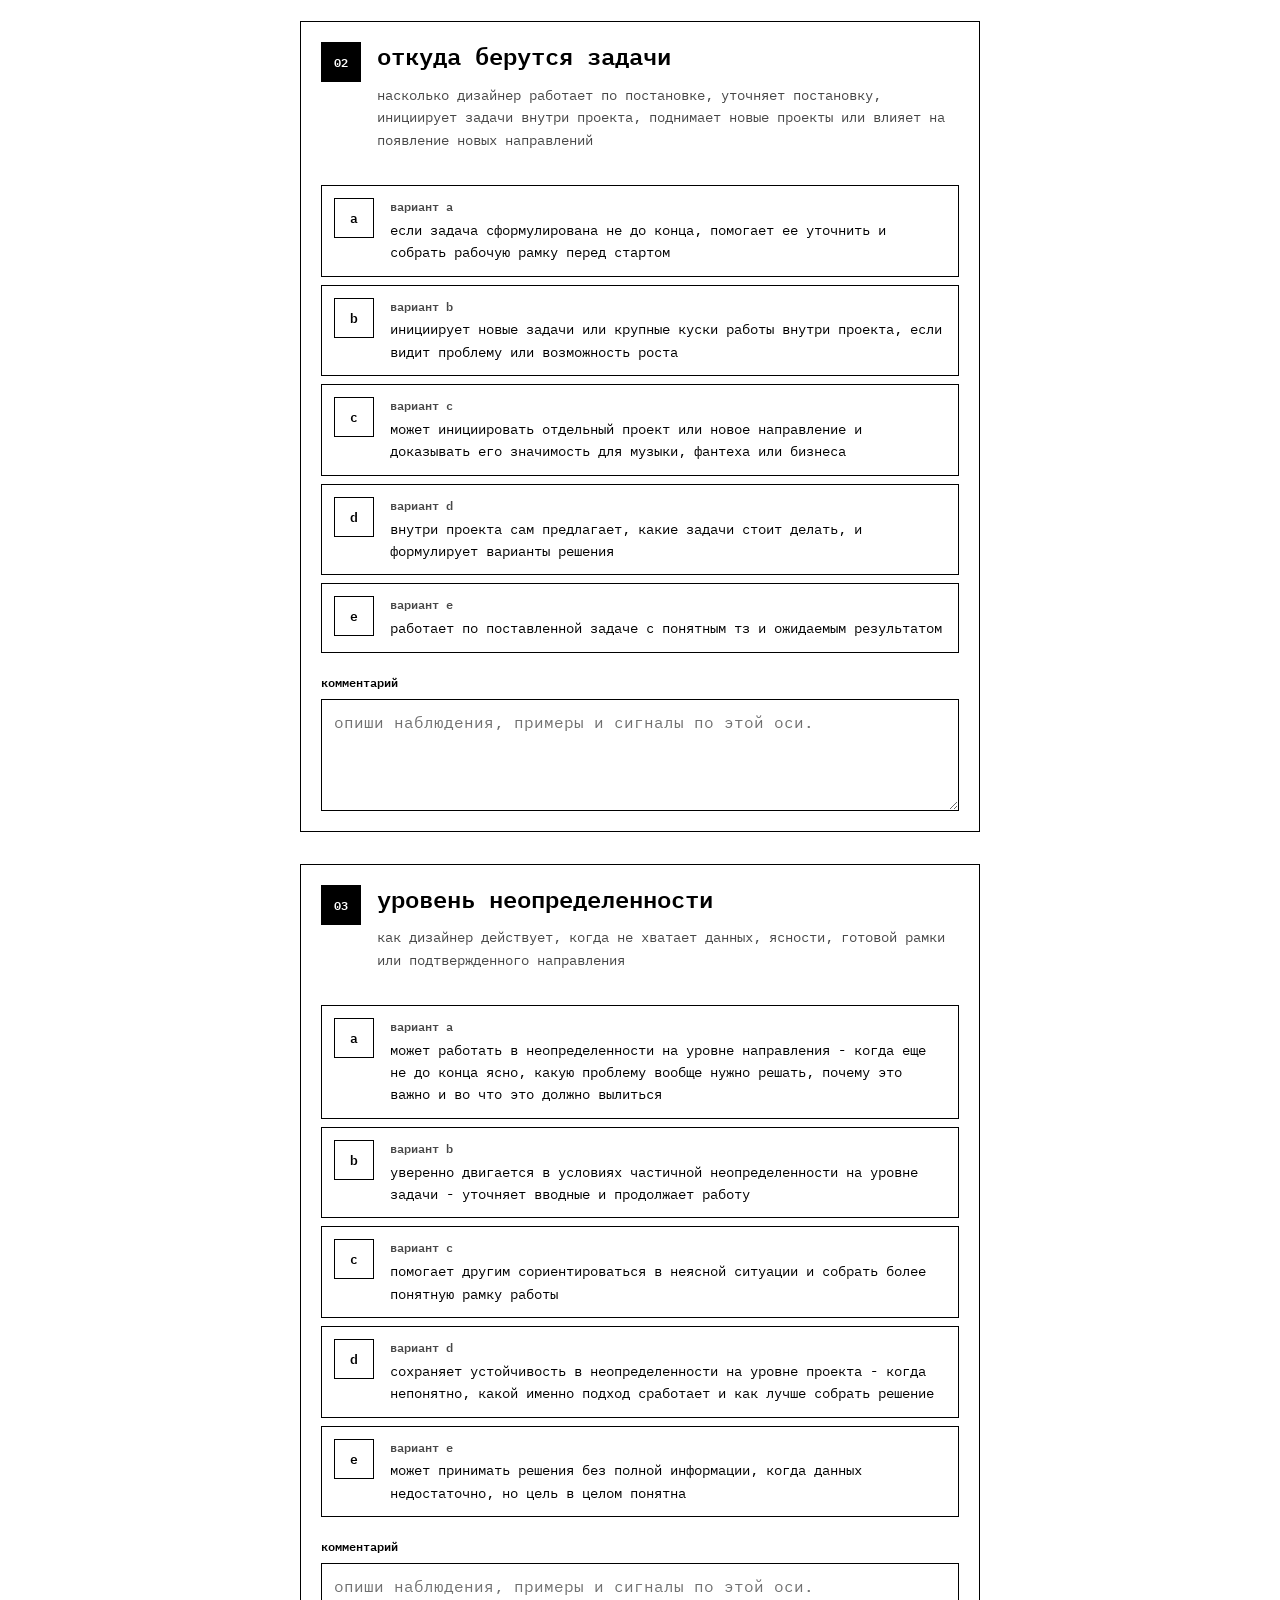
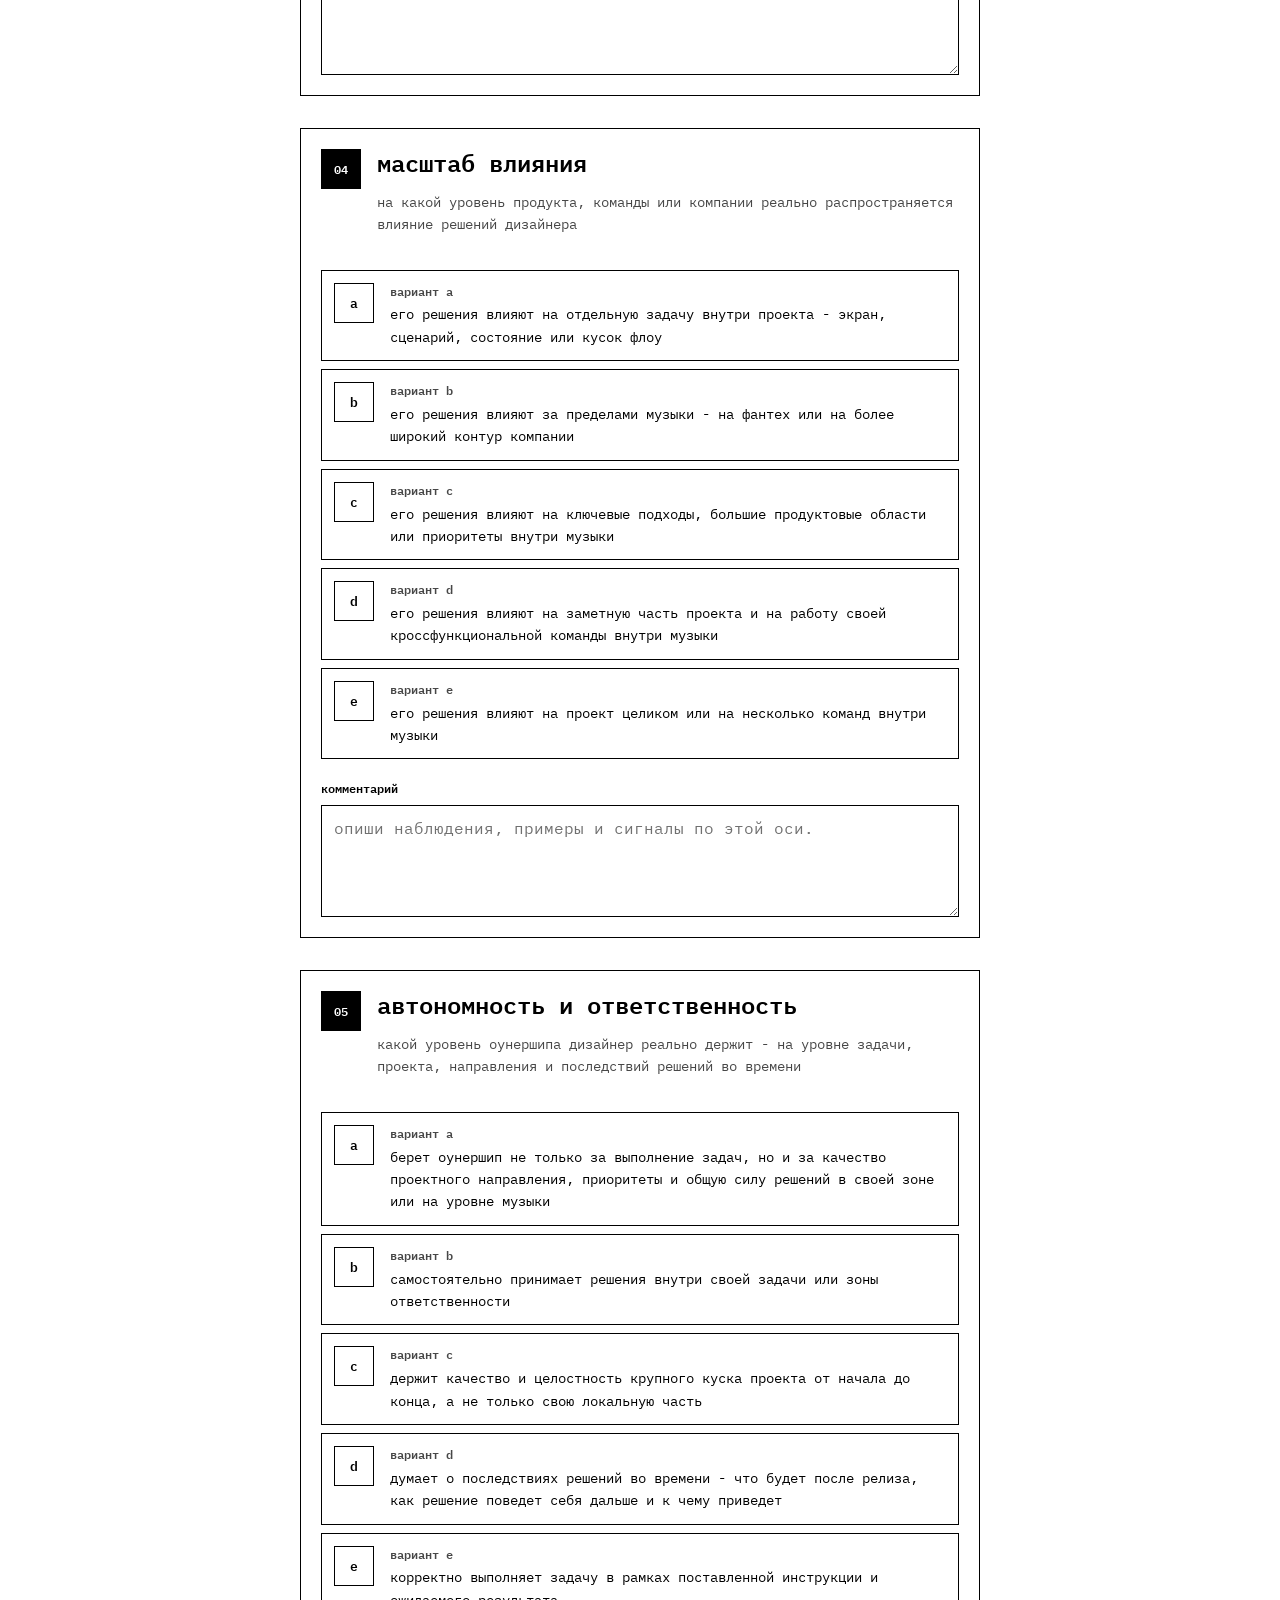
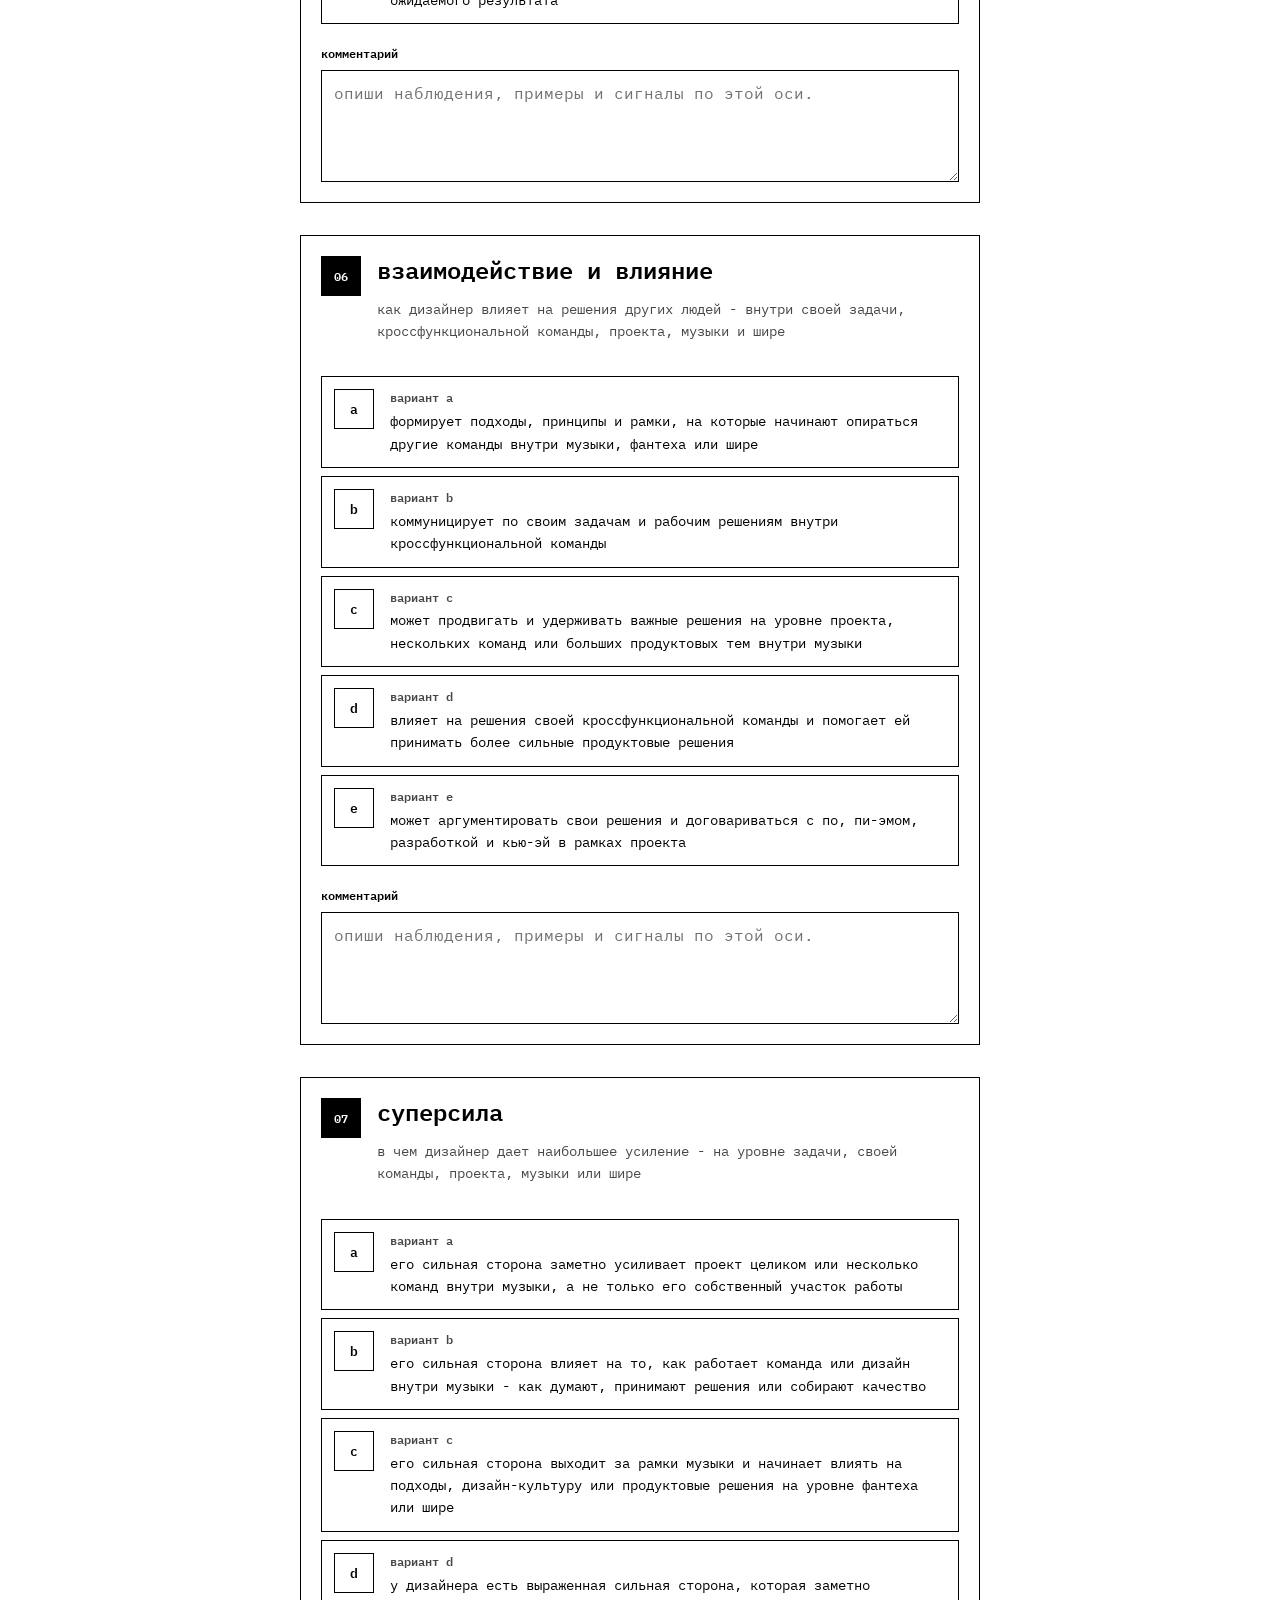
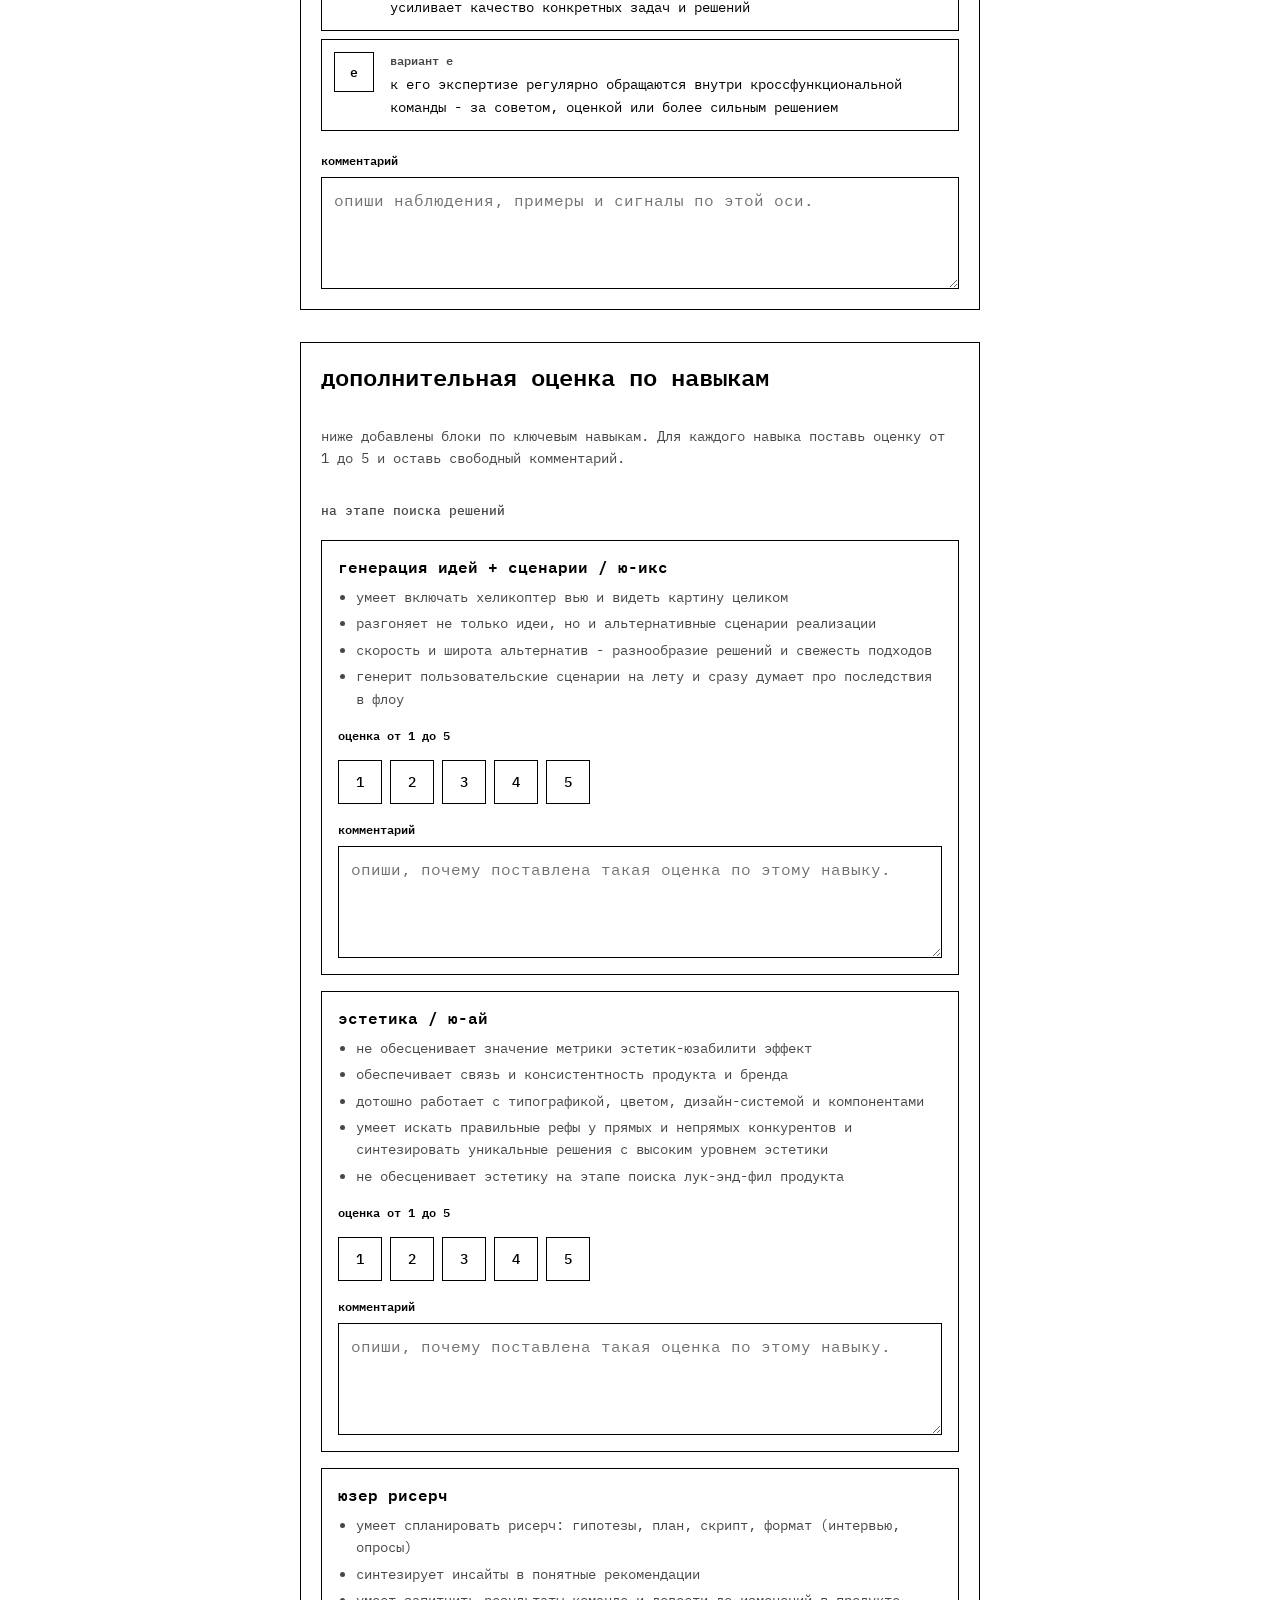
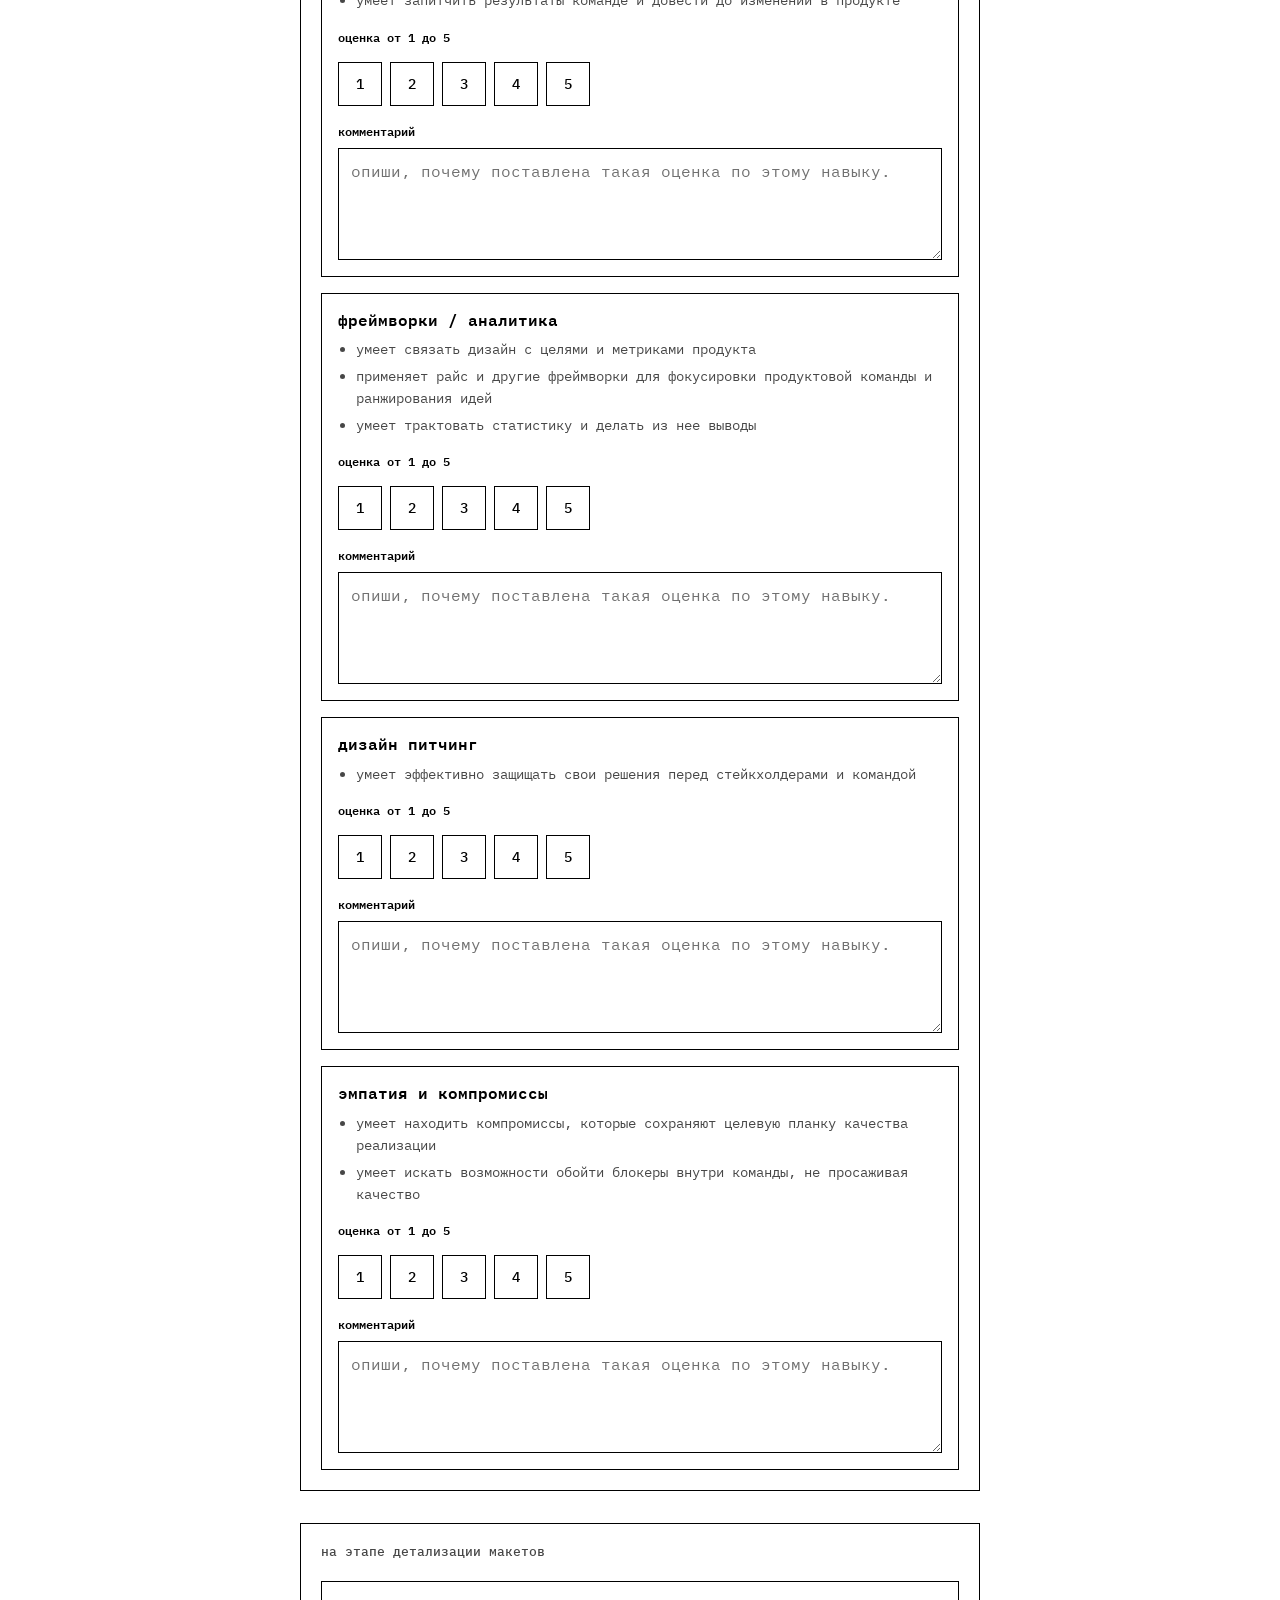
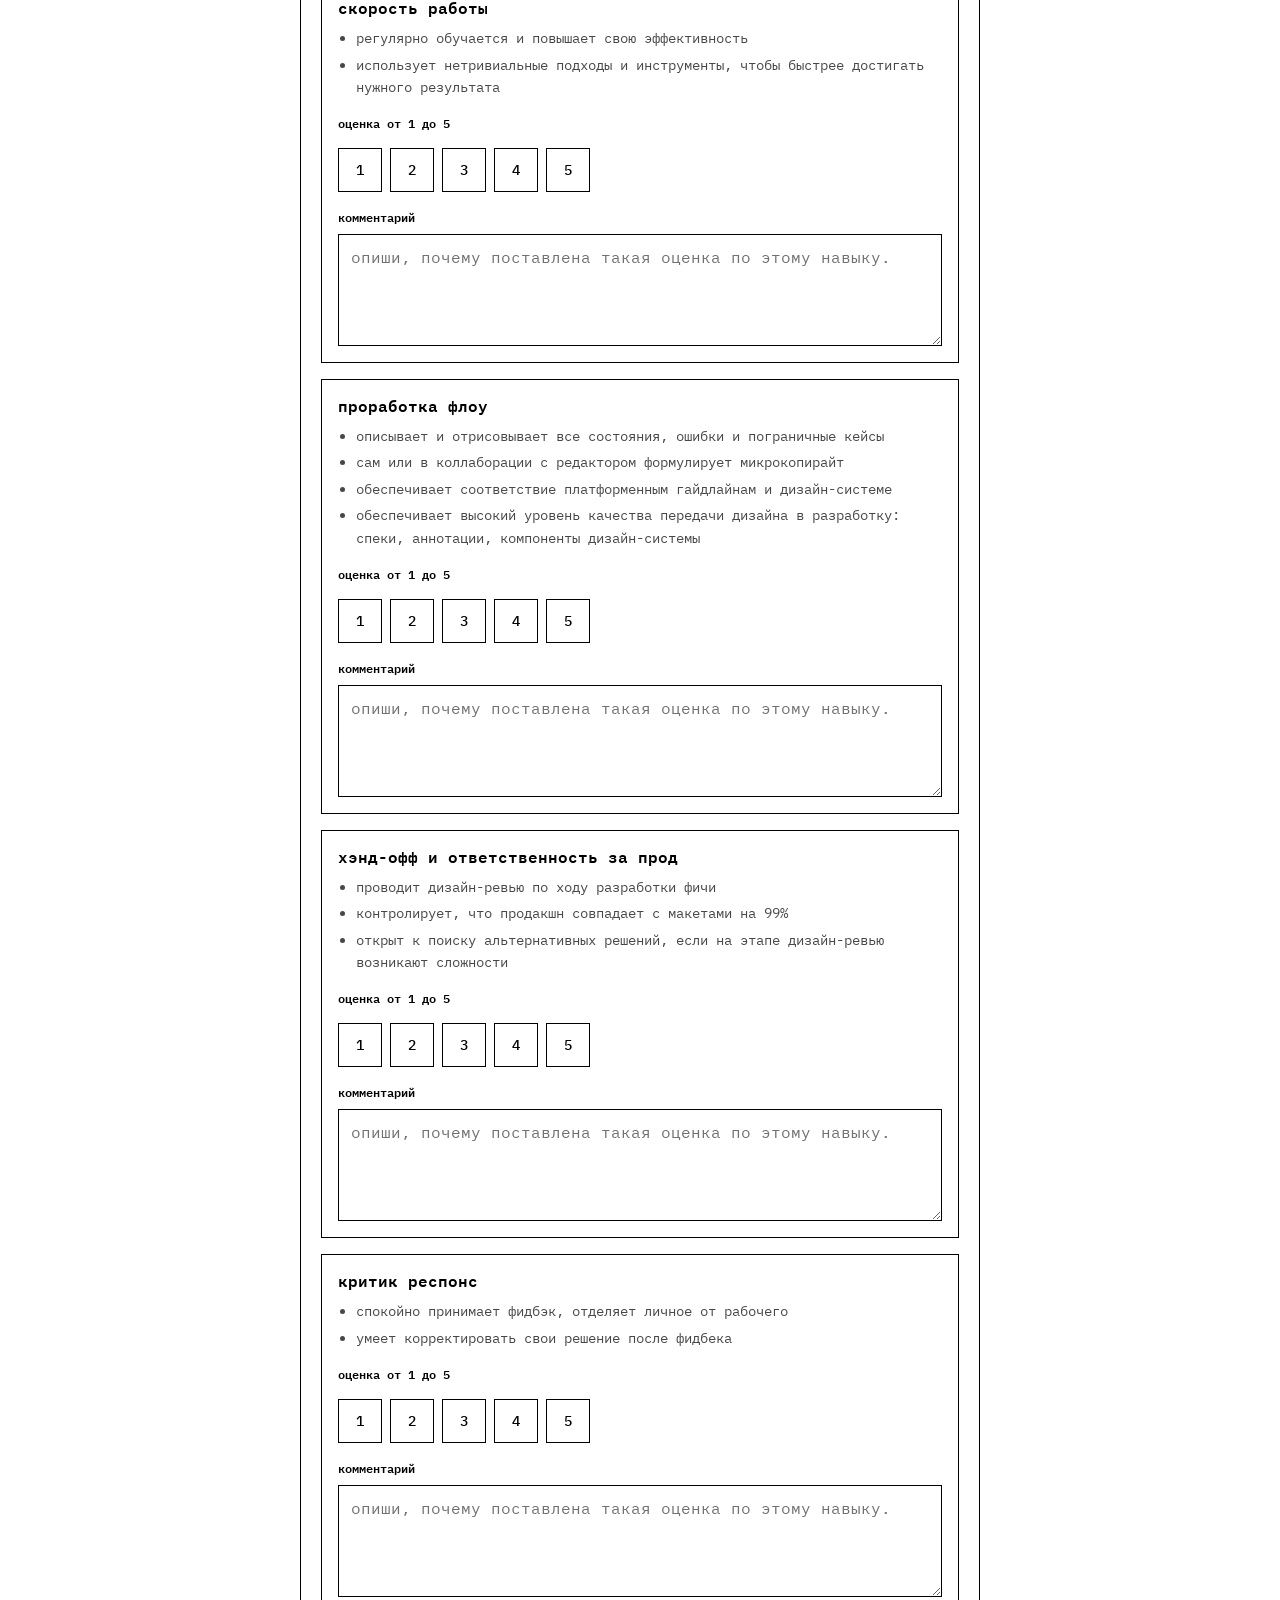
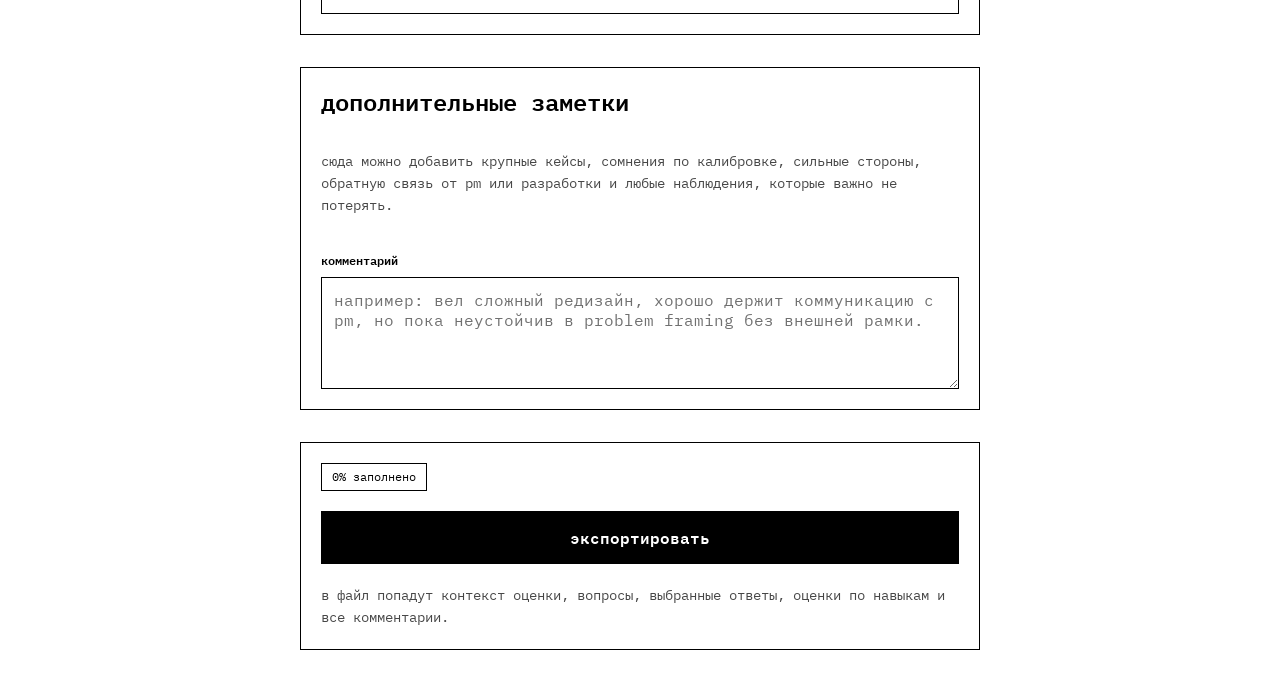
==== commit 29d9cf4e: "Normalize UI copy to lowercase" ====
--- a/static/index.html
+++ b/static/index.html
@@ -6,7 +6,7 @@
       name="viewport"
       content="width=device-width, initial-scale=1, viewport-fit=cover"
     />
-    <title>Оценка дизайнера</title>
+    <title>оценка дизайнера</title>
     <link rel="preconnect" href="https://fonts.googleapis.com" />
     <link rel="preconnect" href="https://fonts.gstatic.com" crossorigin />
     <link
@@ -18,7 +18,7 @@
   <body>
     <div class="shell">
       <header class="hero">
-        <h1>Оценка дизайнера</h1>
+        <h1>оценка дизайнера</h1>
       </header>
 
       <main id="app"></main>
--- a/static/styles.css
+++ b/static/styles.css
@@ -76,7 +76,6 @@
   color: var(--black-72);
   font-size: 13px;
   font-weight: 500;
-  text-transform: uppercase;
 }
 
 .field-help,
@@ -85,7 +84,7 @@
 .footer-note,
 .progress-copy {
   color: var(--black-72);
-  font-size: 13px;
+  font-size: 14px;
   line-height: 1.6;
 }
 
@@ -123,6 +122,13 @@
   gap: var(--space-2);
 }
 
+.progress-dock-actions {
+  display: flex;
+  flex-wrap: wrap;
+  align-items: center;
+  gap: var(--space-2);
+}
+
 .mini-chip,
 .meta-chip,
 .eyebrow,
@@ -229,7 +235,6 @@
   font-size: 12px;
   font-weight: 600;
   line-height: 1.5;
-  text-transform: uppercase;
 }
 
 input[type="text"],
@@ -285,7 +290,7 @@
 }
 
 .axis-prompts {
-  margin: 0;
+  margin: -8px 0 0;
   padding-left: 18px;
   display: grid;
   gap: 4px;
@@ -345,12 +350,11 @@
   font-size: 12px;
   font-weight: 600;
   line-height: 1.4;
-  text-transform: uppercase;
 }
 
 .grade-copy span {
   color: var(--black);
-  font-size: 13px;
+  font-size: 14px;
   line-height: 1.6;
 }
 
@@ -376,6 +380,16 @@
   cursor: pointer;
 }
 
+.button-secondary {
+  background: var(--white);
+  color: var(--black);
+  min-height: 28px;
+  padding: 0 10px;
+  font-size: 12px;
+  line-height: 1;
+  font-weight: 400;
+}
+
 .button:disabled {
   cursor: not-allowed;
   opacity: 0.4;
@@ -408,7 +422,8 @@
 @media (max-width: 520px) {
   .field-grid--double,
   .progress-dock-head,
-  .meta-row {
+  .meta-row,
+  .progress-dock-actions {
     grid-template-columns: 1fr;
   }
 
@@ -417,7 +432,8 @@
   }
 
   .progress-dock-head,
-  .meta-row {
+  .meta-row,
+  .progress-dock-actions {
     display: grid;
     justify-content: stretch;
   }
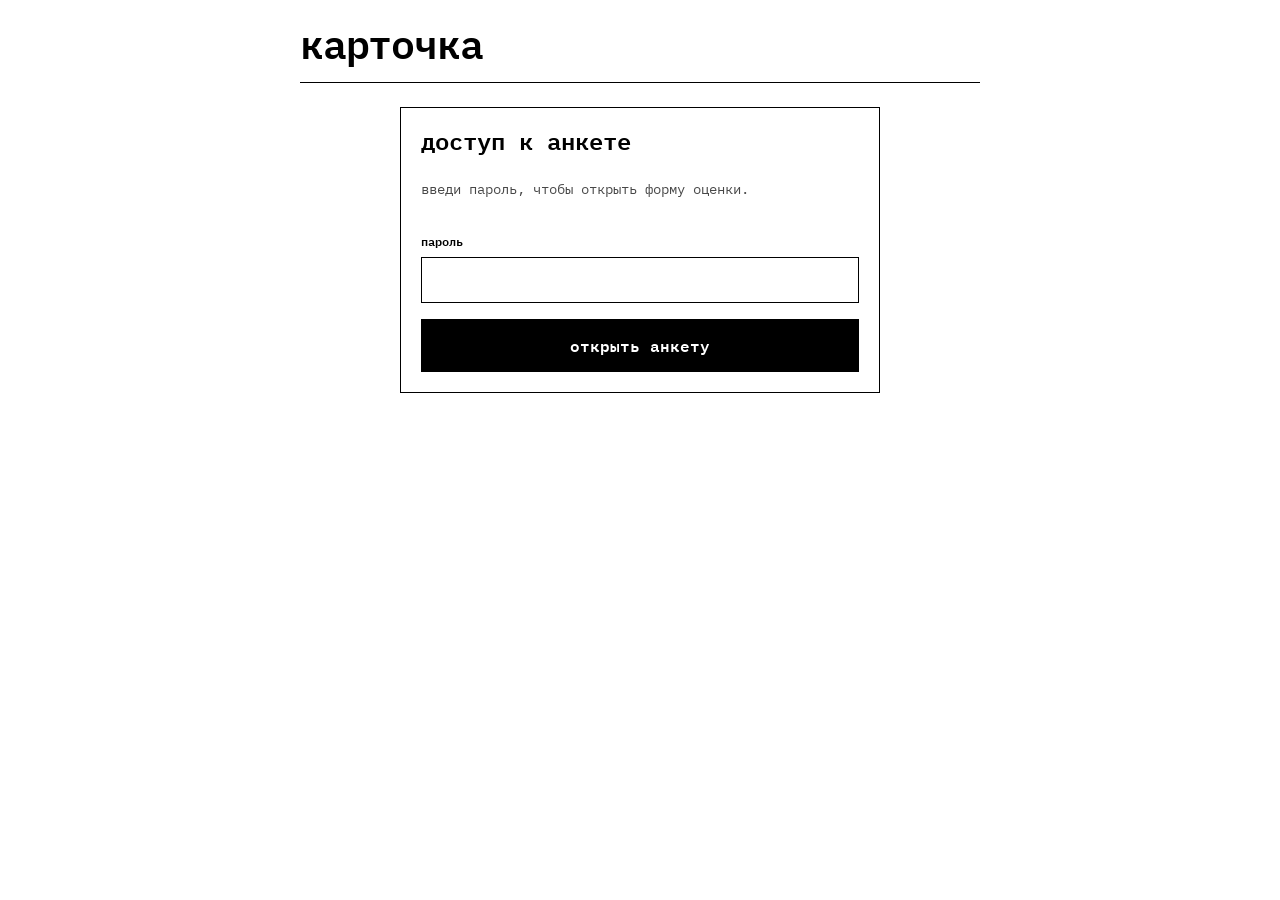
==== commit bc733254: "Rename card heading and simplify file picker" ====
--- a/static/index.html
+++ b/static/index.html
@@ -6,7 +6,7 @@
       name="viewport"
       content="width=device-width, initial-scale=1, viewport-fit=cover"
     />
-    <title>оценка дизайнера</title>
+    <title>карточка</title>
     <link rel="preconnect" href="https://fonts.googleapis.com" />
     <link rel="preconnect" href="https://fonts.gstatic.com" crossorigin />
     <link
@@ -18,7 +18,7 @@
   <body>
     <div class="shell">
       <header class="hero">
-        <h1>оценка дизайнера</h1>
+        <h1>карточка</h1>
       </header>
 
       <main id="app"></main>
--- a/static/styles.css
+++ b/static/styles.css
@@ -47,6 +47,13 @@
   border-bottom: 1px solid var(--black);
 }
 
+.section-divider {
+  display: grid;
+  gap: var(--space-2);
+  padding: 0 0 var(--space-4);
+  border-bottom: 1px solid var(--black);
+}
+
 h1,
 h2,
 h3 {
@@ -57,25 +64,34 @@
 
 h1 {
   font-size: clamp(28px, 4.5vw, 40px);
-  line-height: 1.05;
+  line-height: 0.95;
   letter-spacing: -0.03em;
 }
 
 h2 {
   font-size: clamp(18px, 3vw, 24px);
-  line-height: 1.15;
+  line-height: 1.04;
 }
 
 h3 {
   font-size: 16px;
-  line-height: 1.3;
+  line-height: 1.17;
+}
+
+.section-divider-title {
+  font-size: clamp(28px, 4.5vw, 40px);
+  line-height: 0.95;
+  letter-spacing: -0.03em;
 }
 
 .subsection-title {
   margin-top: 0;
-  color: var(--black-72);
-  font-size: 13px;
-  font-weight: 500;
+  color: var(--black);
+  font-size: clamp(18px, 3vw, 24px);
+  font-weight: 600;
+  line-height: 1.04;
+  padding-bottom: 12px;
+  border-bottom: 1px solid var(--black);
 }
 
 .field-help,
@@ -85,7 +101,7 @@
 .progress-copy {
   color: var(--black-72);
   font-size: 14px;
-  line-height: 1.6;
+  line-height: 1.44;
 }
 
 #app {
@@ -99,6 +115,7 @@
 .axis-card,
 .submit-bar,
 .rating-card,
+.auth-gate,
 .error-box {
   border: 1px solid var(--black);
   background: var(--white);
@@ -142,7 +159,7 @@
   background: var(--white);
   color: var(--black);
   font-size: 12px;
-  line-height: 1;
+  line-height: 0.9;
 }
 
 .progress-line {
@@ -159,10 +176,27 @@
 
 .profile-card,
 .axis-card,
-.submit-bar {
+.submit-bar,
+.auth-gate {
   display: grid;
   gap: var(--space-4);
   padding: var(--space-4);
+}
+
+.auth-gate {
+  width: min(100%, 480px);
+  margin: 0 auto;
+  justify-self: center;
+}
+
+.auth-gate-head {
+  display: grid;
+  gap: var(--space-2);
+}
+
+.auth-form {
+  display: grid;
+  gap: var(--space-3);
 }
 
 .ideal-stack {
@@ -228,38 +262,98 @@
   gap: 8px;
 }
 
+.file-upload-stack,
+.attachment-list,
+.attachment-card,
+.attachment-card-copy {
+  display: grid;
+  gap: var(--space-2);
+}
+
+.file-upload-row {
+  display: flex;
+  align-items: center;
+  gap: var(--space-2);
+}
+
 .field label,
 .textarea-field label,
 .axis-label {
   color: var(--black);
   font-size: 12px;
   font-weight: 600;
-  line-height: 1.5;
+  line-height: 1.35;
 }
 
 input[type="text"],
+input[type="password"],
+input[type="file"],
 select,
 textarea {
   width: 100%;
-  border: 1px solid var(--black);
   background: var(--white);
   color: var(--black);
   font: inherit;
+}
+
+input[type="text"],
+input[type="password"],
+select,
+textarea {
+  border: 1px solid var(--black);
   padding: 12px;
   outline: none;
 }
 
+input[type="file"] {
+  border: 1px solid var(--black);
+  padding: 12px;
+  outline: none;
+}
+
+.file-input--hidden {
+  position: absolute;
+  width: 1px;
+  height: 1px;
+  padding: 0;
+  margin: -1px;
+  overflow: hidden;
+  clip: rect(0, 0, 0, 0);
+  white-space: nowrap;
+  border: 0;
+}
+
 input[type="text"]::placeholder,
+input[type="password"]::placeholder,
 textarea::placeholder {
   color: var(--black-56);
+  font-weight: 500;
 }
 
 input[type="text"]:focus,
+input[type="password"]:focus,
+input[type="file"]:focus,
 select:focus,
 textarea:focus {
   background: var(--black-06);
 }
 
+input[type="file"]::file-selector-button {
+  appearance: none;
+  border: 1px solid var(--black);
+  background: var(--black);
+  color: var(--white);
+  padding: 8px 12px;
+  margin-right: 12px;
+  font: inherit;
+  font-weight: 600;
+  cursor: pointer;
+}
+
+.file-trigger {
+  width: auto;
+}
+
 select {
   appearance: none;
 }
@@ -267,6 +361,9 @@
 textarea {
   min-height: 112px;
   resize: vertical;
+  font-size: 16px;
+  line-height: 1.49;
+  font-weight: 500;
 }
 
 .axis-head {
@@ -342,20 +439,14 @@
 
 .grade-copy {
   display: grid;
-  gap: 4px;
-}
-
-.grade-copy strong {
-  color: var(--black-72);
-  font-size: 12px;
-  font-weight: 600;
-  line-height: 1.4;
+  gap: 0;
 }
 
 .grade-copy span {
   color: var(--black);
-  font-size: 14px;
-  line-height: 1.6;
+  font-size: 16px;
+  line-height: 1.49;
+  font-weight: 500;
 }
 
 .action-row {
@@ -386,7 +477,7 @@
   min-height: 28px;
   padding: 0 10px;
   font-size: 12px;
-  line-height: 1;
+  line-height: 0.9;
   font-weight: 400;
 }
 
@@ -395,12 +486,41 @@
   opacity: 0.4;
 }
 
+.attachment-card {
+  padding: var(--space-3);
+  border: 1px solid var(--black);
+  background: var(--white);
+}
+
+.attachment-card-head {
+  display: flex;
+  flex-wrap: wrap;
+  align-items: start;
+  justify-content: space-between;
+  gap: var(--space-2);
+}
+
+.attachment-content {
+  margin: 0;
+  max-height: 240px;
+  overflow: auto;
+  padding: 12px;
+  border: 1px solid var(--black);
+  background: var(--black-06);
+  color: var(--black);
+  font-family: "IBM Plex Mono";
+  font-size: 13px;
+  line-height: 1.5;
+  white-space: pre-wrap;
+  overflow-wrap: anywhere;
+}
+
 .error-box {
   color: var(--black);
   padding: 12px;
   background: var(--black-06);
   font-size: 13px;
-  line-height: 1.6;
+  line-height: 1.44;
 }
 
 .footer-note {
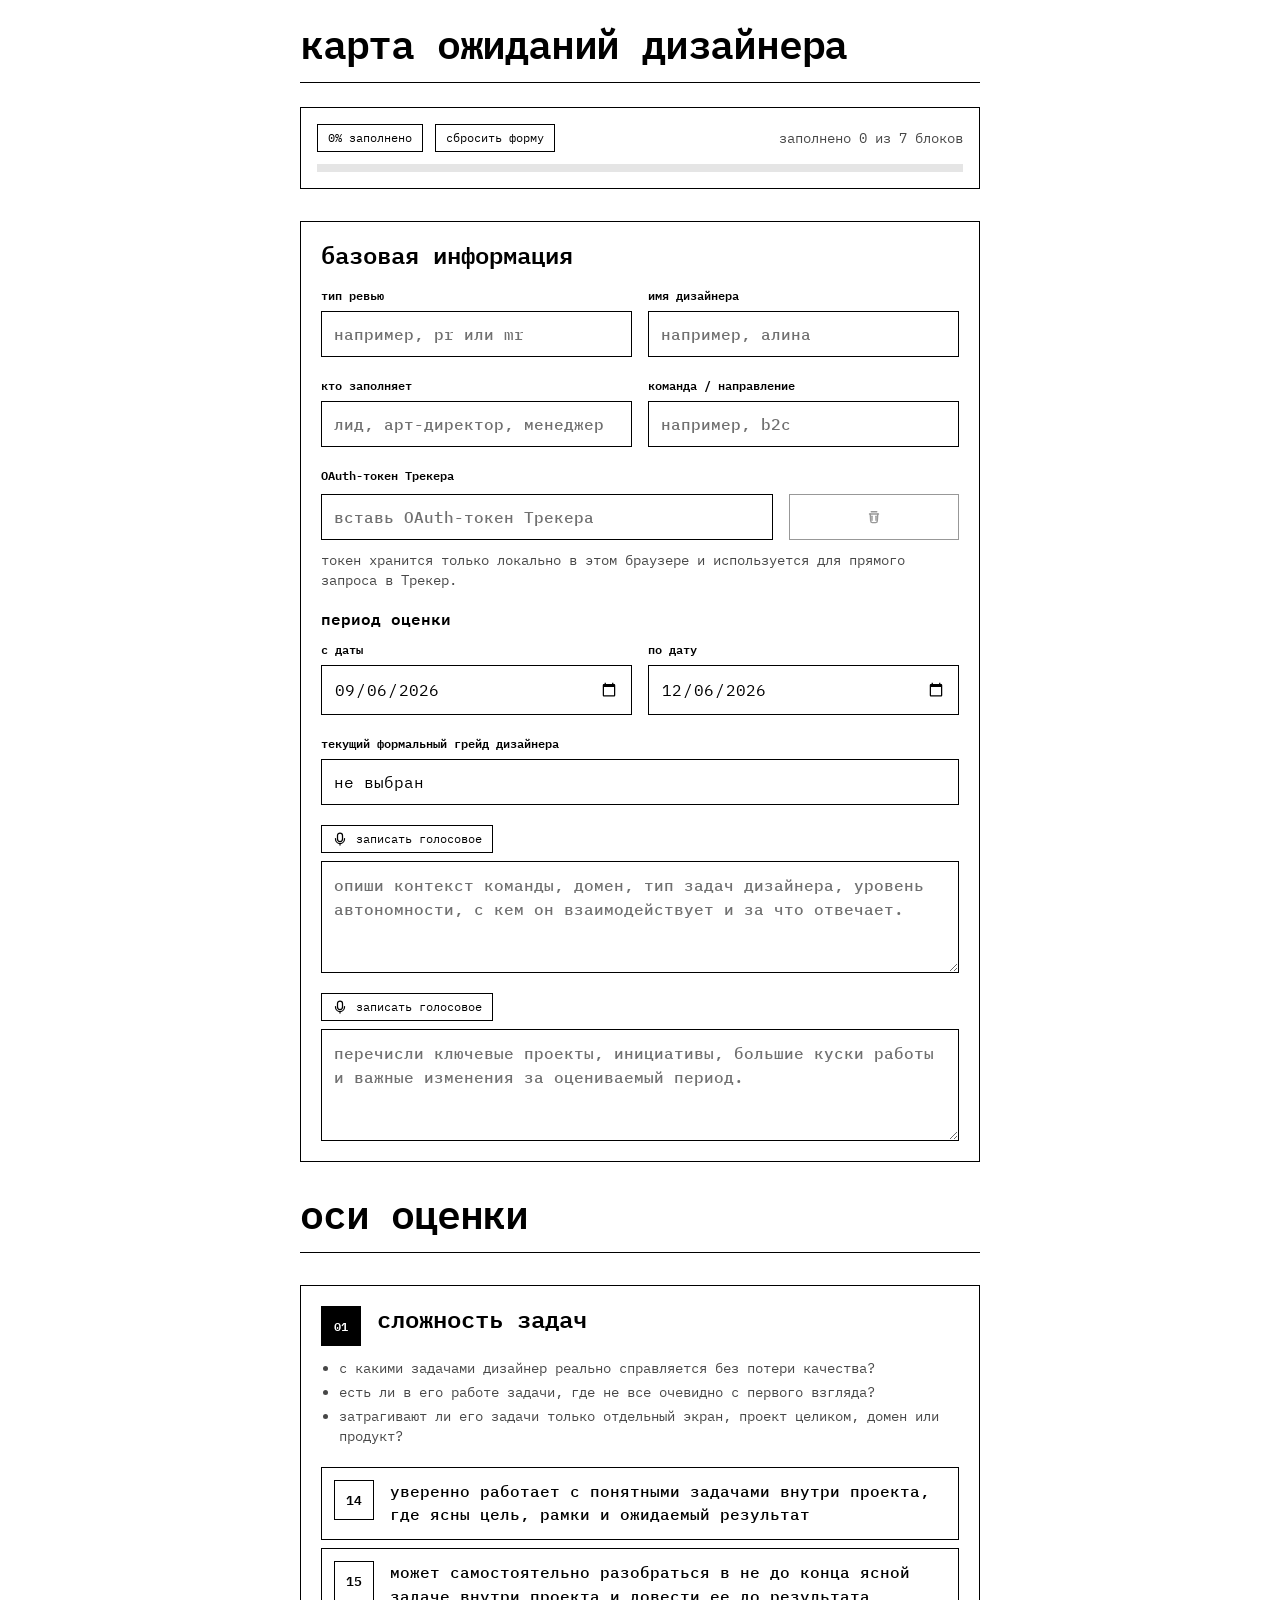
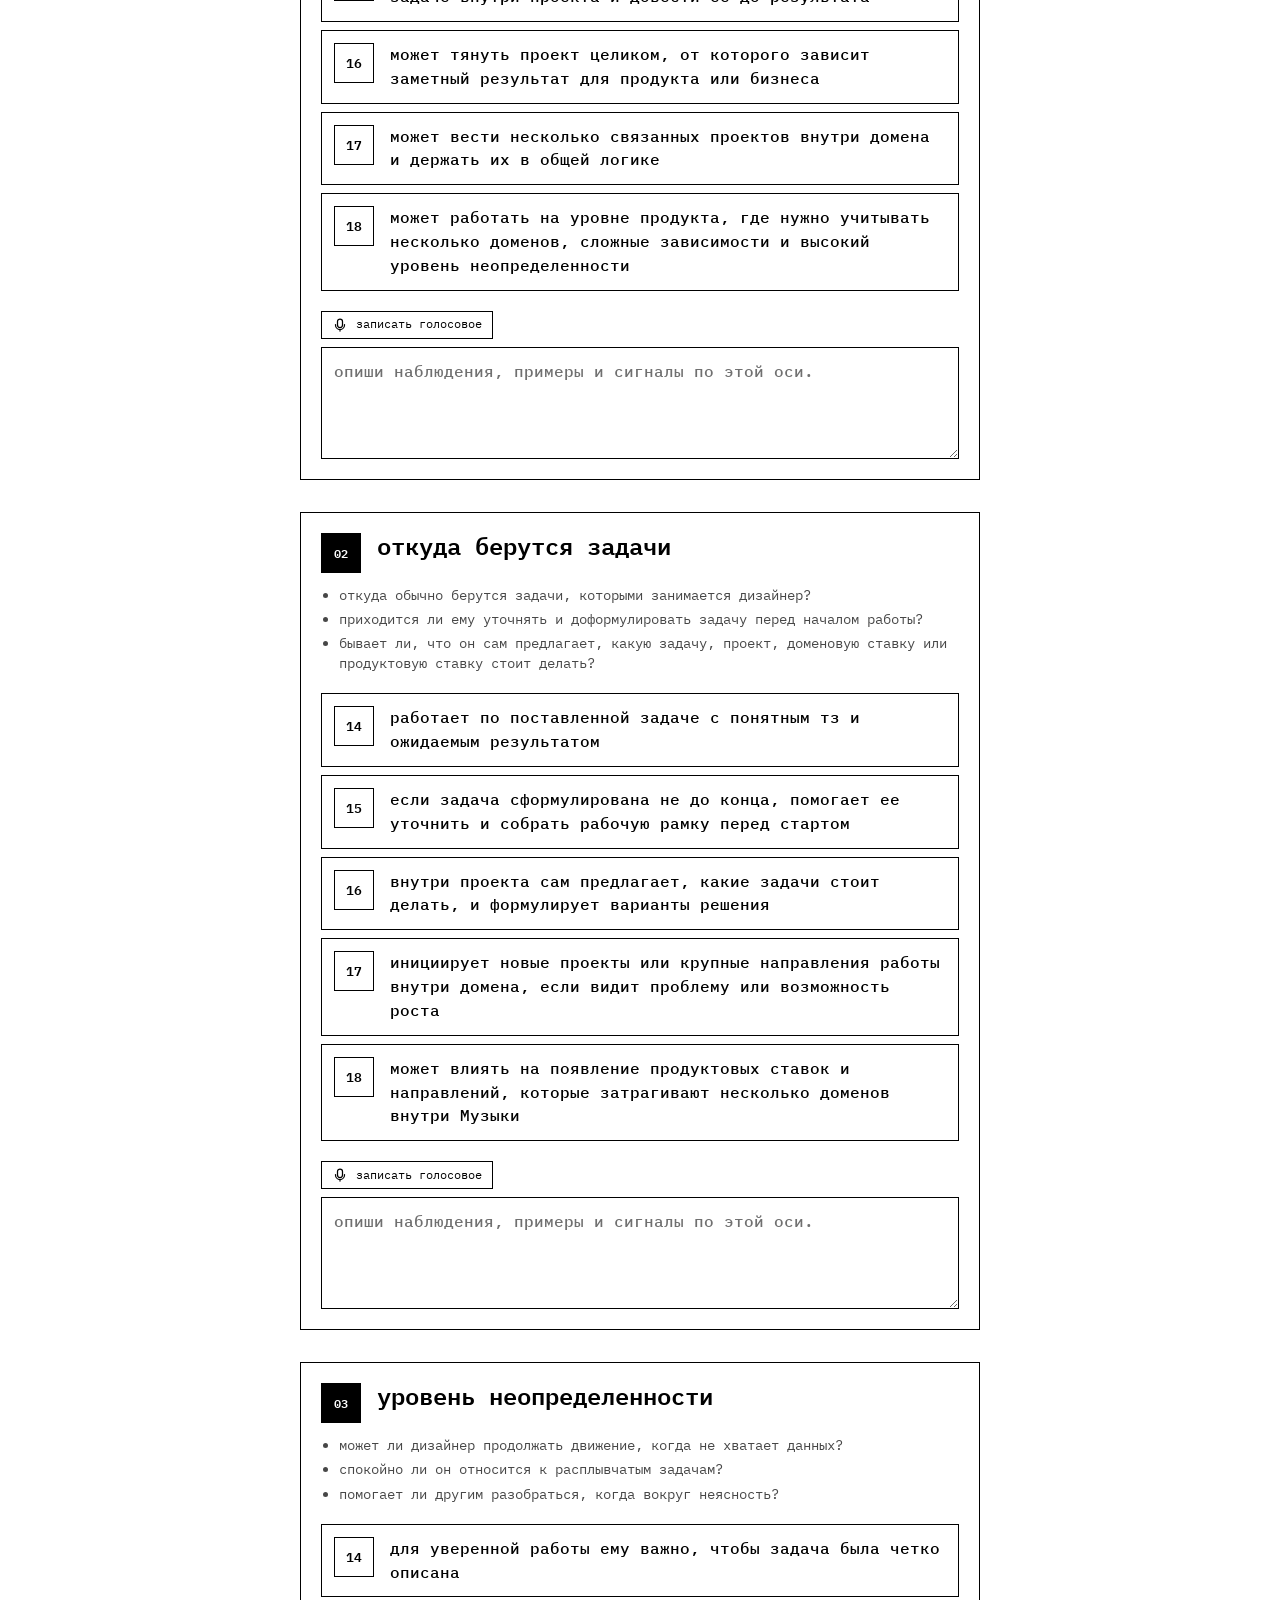
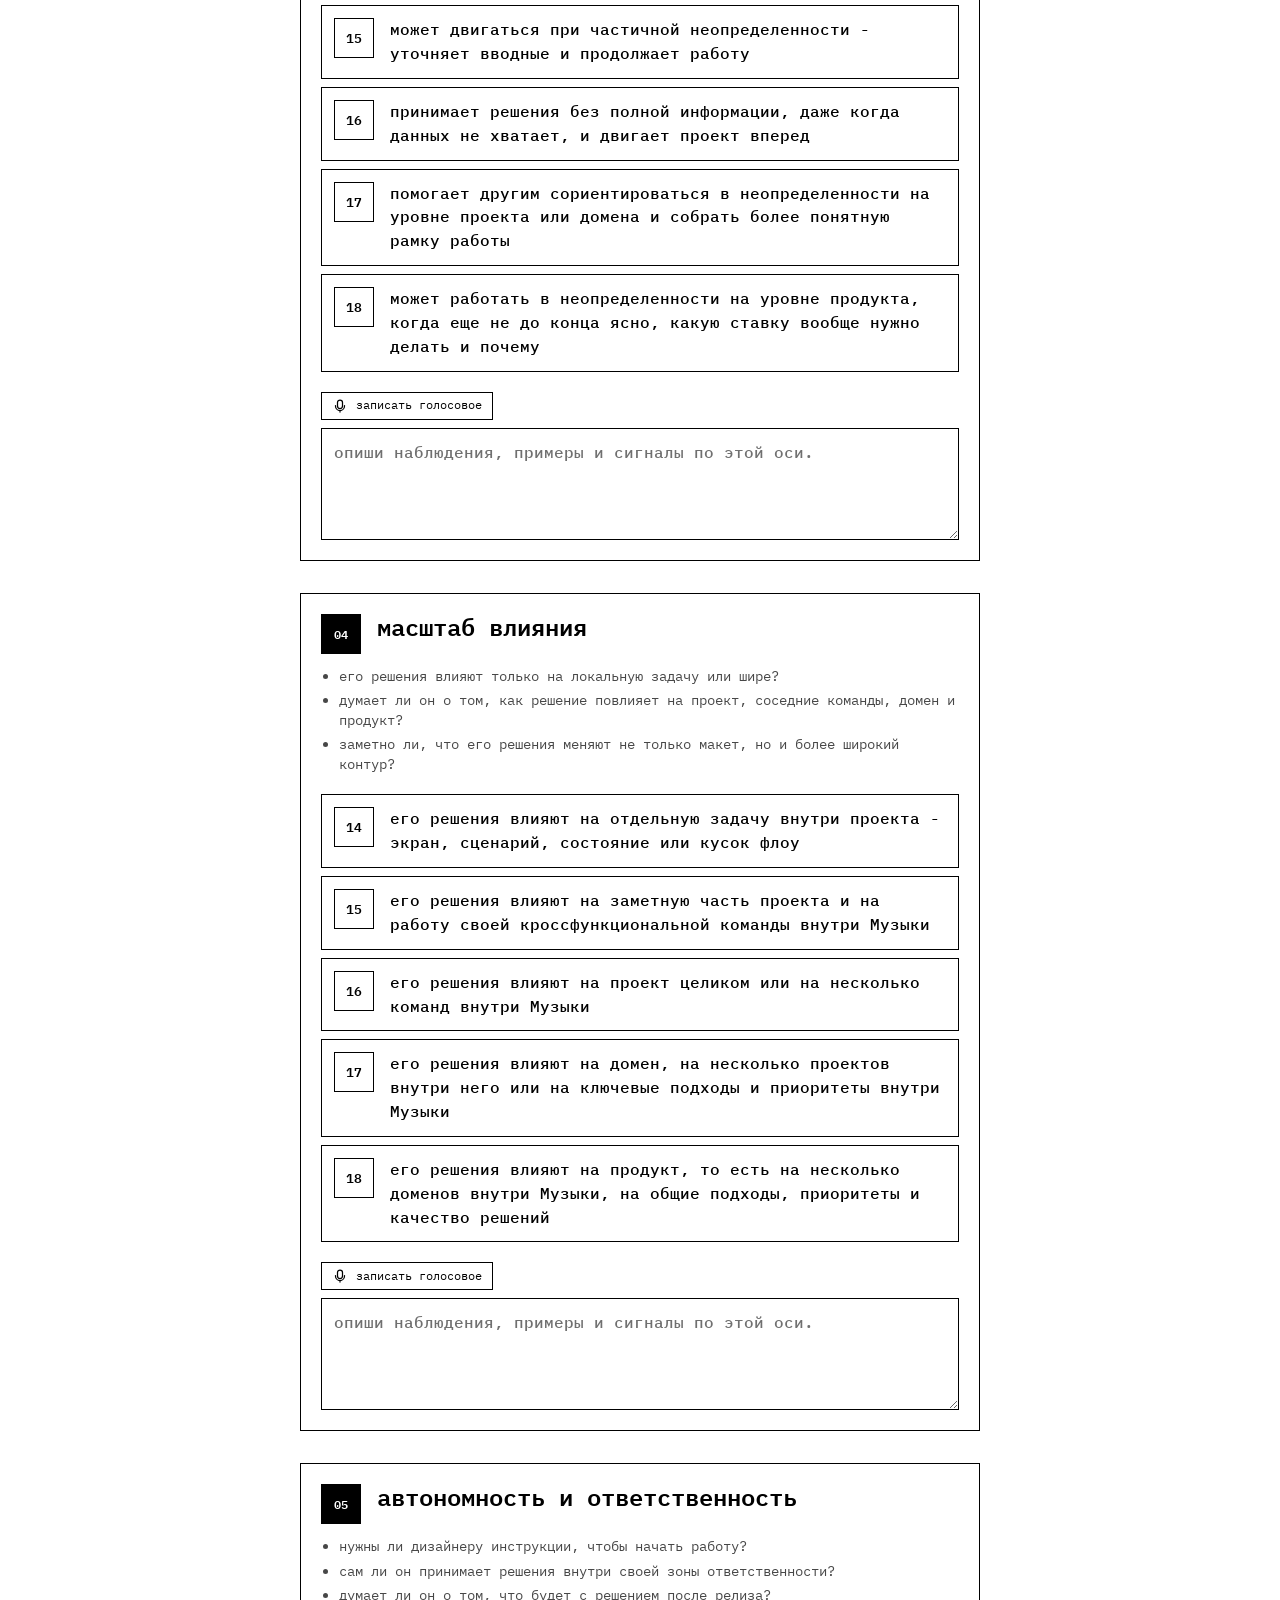
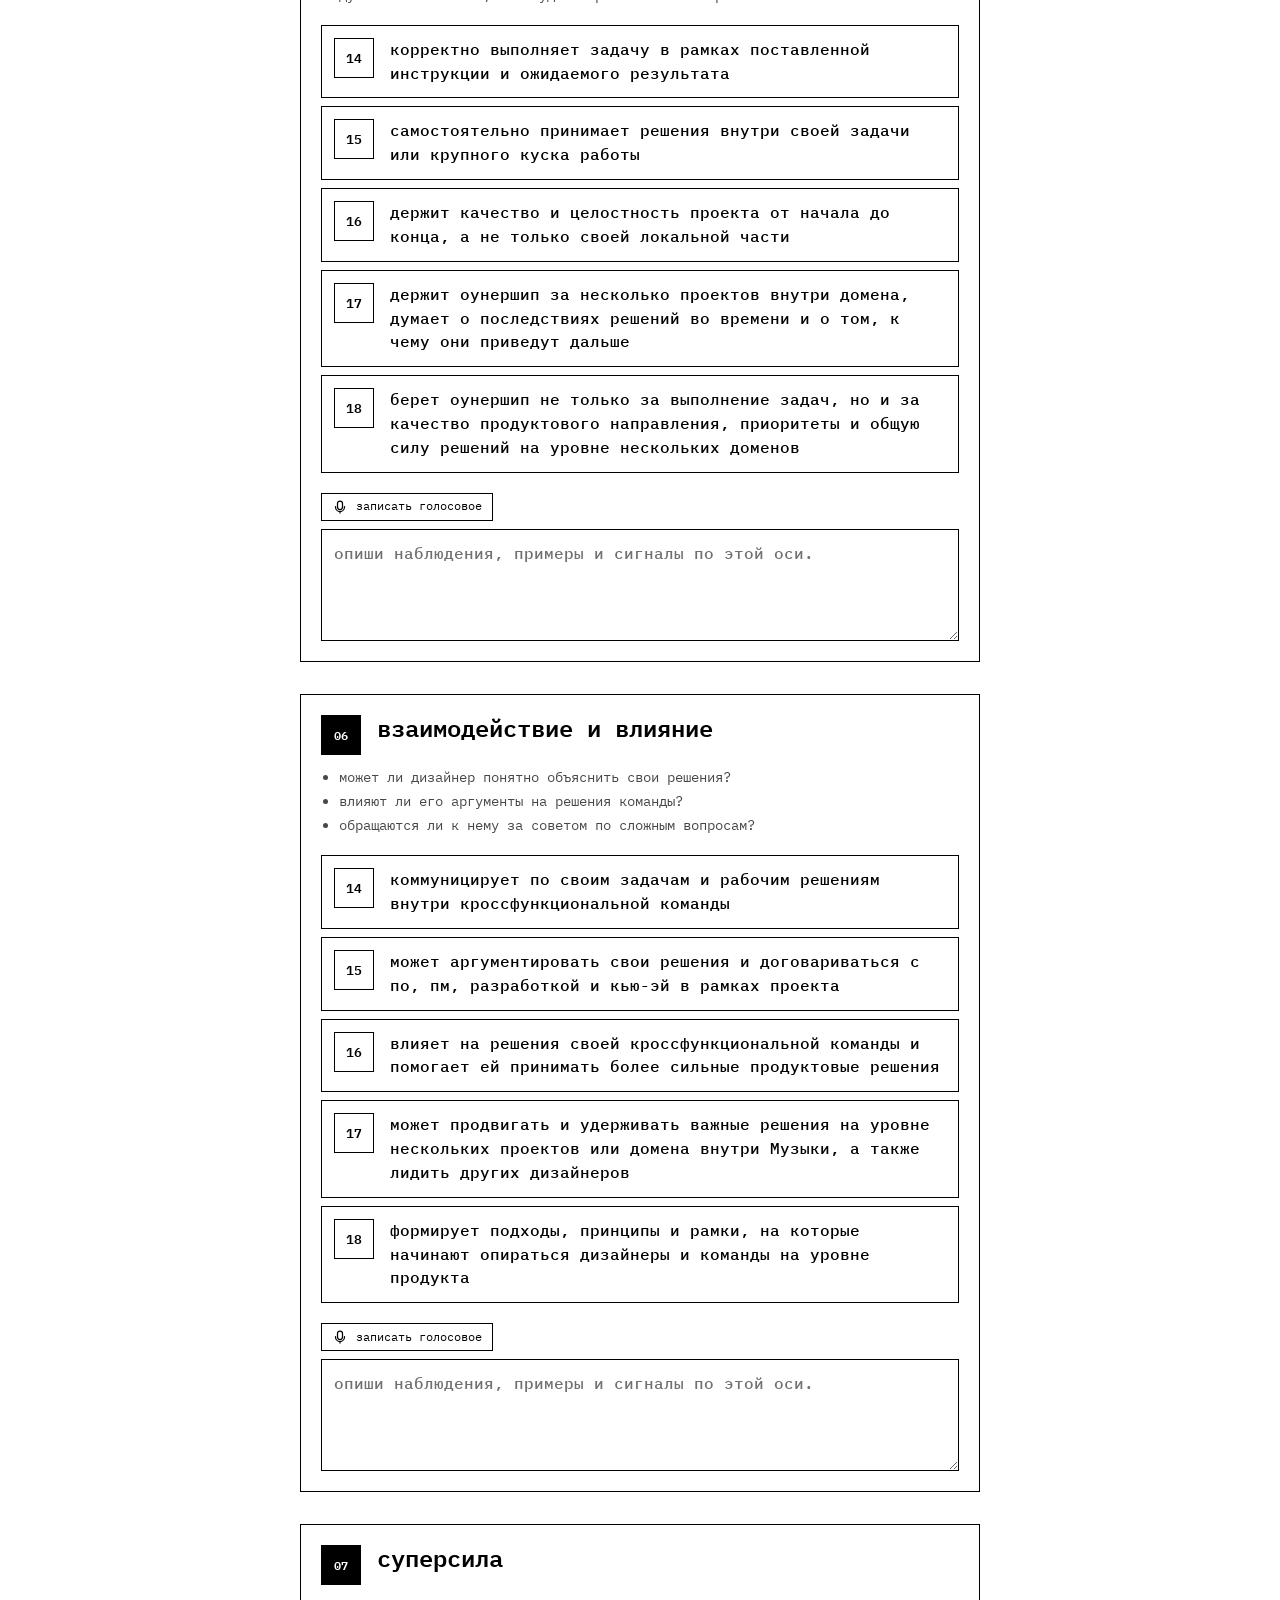
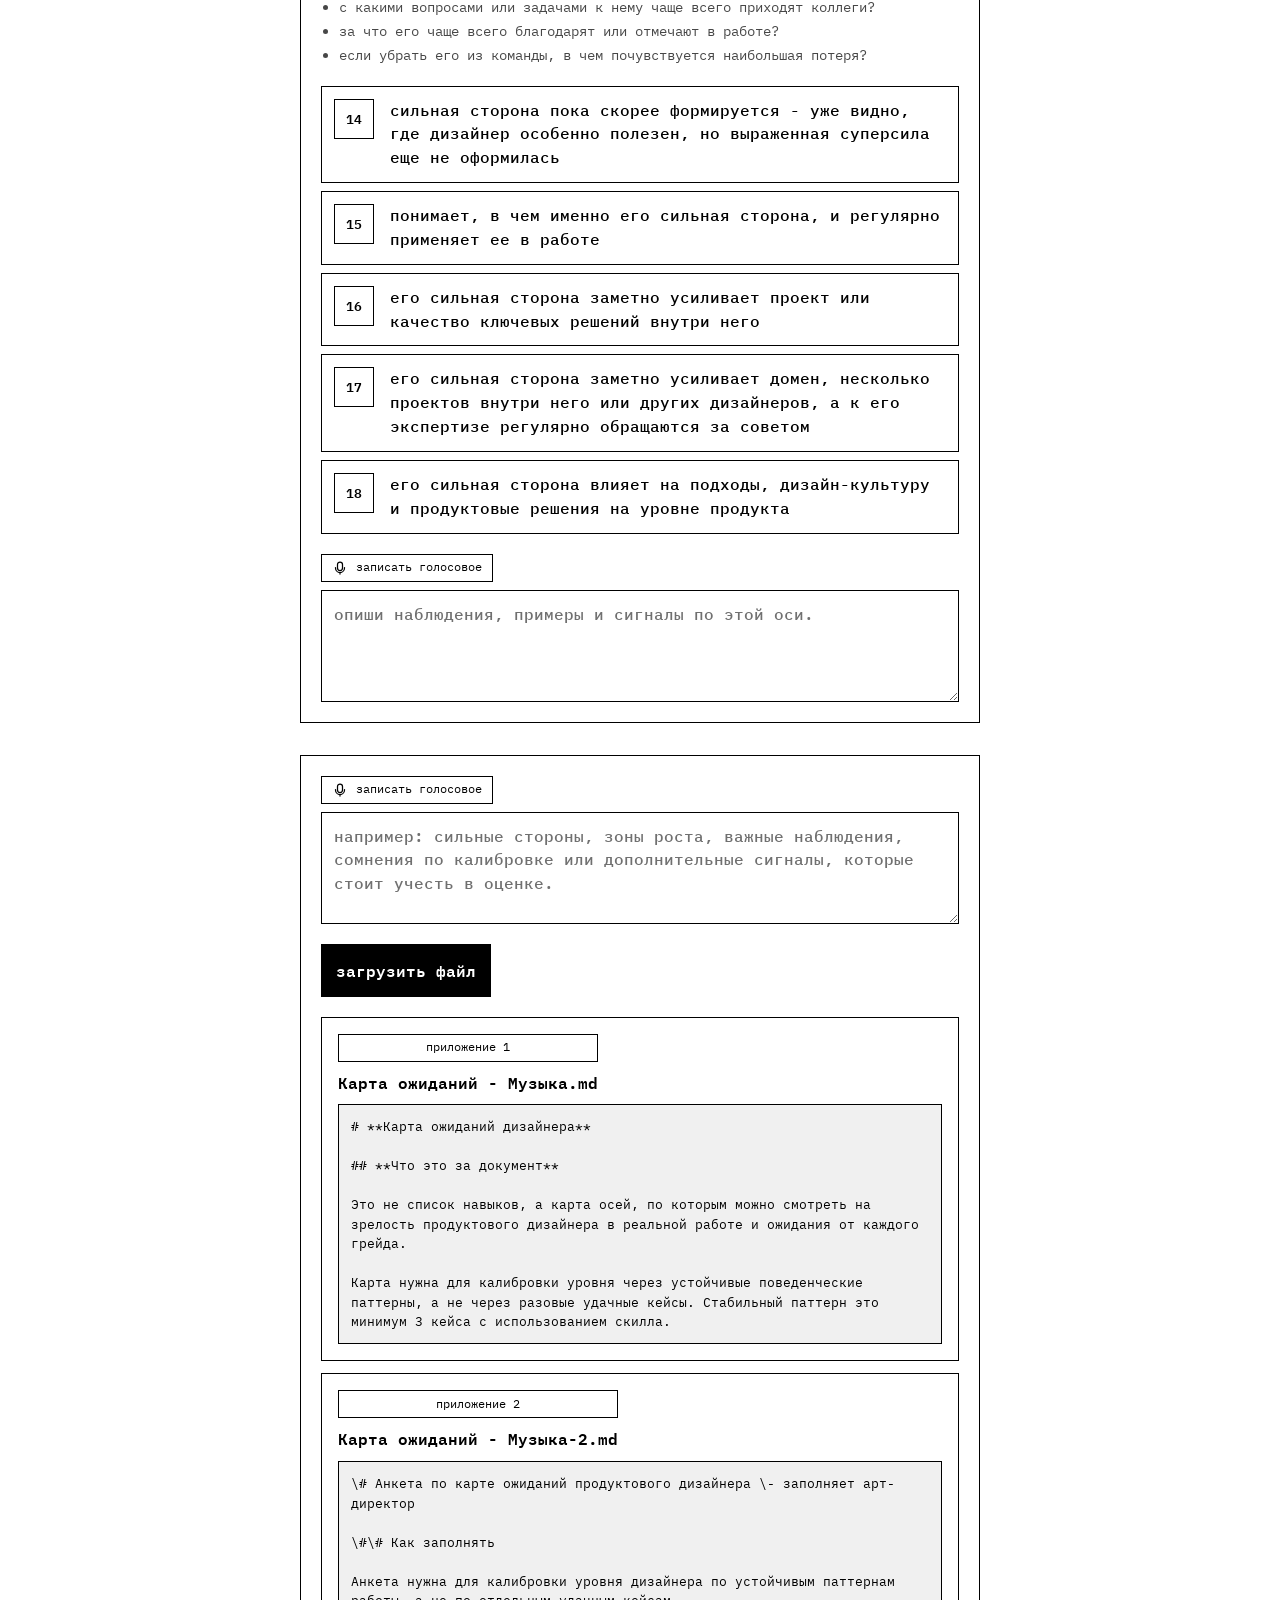
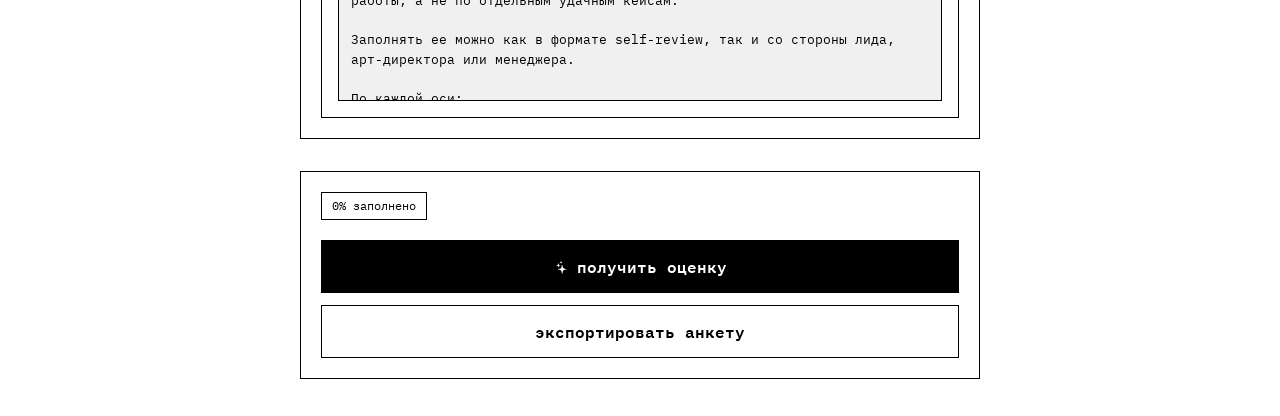
==== commit 10b11d0b: "Update questionnaire to new expectations core" ====
--- a/static/index.html
+++ b/static/index.html
@@ -6,7 +6,7 @@
       name="viewport"
       content="width=device-width, initial-scale=1, viewport-fit=cover"
     />
-    <title>карточка</title>
+    <title>карта ожиданий дизайнера</title>
     <link rel="preconnect" href="https://fonts.googleapis.com" />
     <link rel="preconnect" href="https://fonts.gstatic.com" crossorigin />
     <link
@@ -18,7 +18,7 @@
   <body>
     <div class="shell">
       <header class="hero">
-        <h1>карточка</h1>
+        <h1>карта ожиданий дизайнера</h1>
       </header>
 
       <main id="app"></main>
--- a/static/styles.css
+++ b/static/styles.css
@@ -15,6 +15,9 @@
   --space-5: 24px;
   --space-6: 32px;
   --space-7: 40px;
+  --shell-max-width: 712px;
+  --shell-inline-padding: 16px;
+  --progress-dock-height: 0px;
 }
 
 * {
@@ -24,7 +27,9 @@
 html,
 body {
   margin: 0;
+  width: 100%;
   min-height: 100%;
+  overflow-x: hidden;
 }
 
 body {
@@ -34,10 +39,10 @@
 }
 
 .shell {
-  width: clamp(320px, calc(100vw - 32px), 680px);
+  width: min(100%, 712px);
   min-height: 100dvh;
   margin: 0 auto;
-  padding: 24px 0 40px;
+  padding: 24px 16px 40px;
 }
 
 .hero {
@@ -95,9 +100,7 @@
 }
 
 .field-help,
-.axis-description,
 .axis-prompts li,
-.footer-note,
 .progress-copy {
   color: var(--black-72);
   font-size: 14px;
@@ -108,6 +111,13 @@
   display: grid;
   gap: var(--space-6);
   padding-top: var(--space-5);
+  position: relative;
+  isolation: isolate;
+}
+
+.progress-dock-anchor {
+  min-width: 0;
+  max-width: 100%;
 }
 
 .progress-dock,
@@ -117,17 +127,39 @@
 .rating-card,
 .auth-gate,
 .error-box {
+  min-width: 0;
+  max-width: 100%;
   border: 1px solid var(--black);
   background: var(--white);
 }
 
 .progress-dock {
-  position: sticky;
-  top: 0;
-  z-index: 4;
   display: grid;
   gap: var(--space-2);
   padding: var(--space-3);
+}
+
+.progress-dock.is-floating {
+  position: fixed;
+  top: max(0px, env(safe-area-inset-top));
+  left: 50%;
+  z-index: 1000;
+  width: min(
+    calc(100vw - (var(--shell-inline-padding) * 2)),
+    calc(var(--shell-max-width) - (var(--shell-inline-padding) * 2))
+  );
+  transform: translateX(-50%);
+}
+
+@media (pointer: coarse) {
+  .progress-dock.is-floating {
+    position: static;
+    top: auto;
+    left: auto;
+    z-index: auto;
+    width: auto;
+    transform: none;
+  }
 }
 
 .progress-dock-head,
@@ -137,6 +169,11 @@
   align-items: center;
   justify-content: space-between;
   gap: var(--space-2);
+}
+
+.progress-dock-head > *,
+.meta-row > * {
+  min-width: 0;
 }
 
 .progress-dock-actions {
@@ -256,9 +293,35 @@
   grid-template-columns: repeat(2, minmax(0, 1fr));
 }
 
+.field-grid--triple {
+  grid-template-columns: 1.15fr repeat(2, minmax(0, 1fr));
+}
+
+.field-stack {
+  display: grid;
+  gap: 12px;
+}
+
+.profile-subtitle {
+  font-size: 16px;
+  line-height: 1.17;
+}
+
+.field-grid--period {
+  grid-template-columns: repeat(2, minmax(0, 1fr));
+}
+
 .field,
 .textarea-field {
   display: grid;
+  gap: 8px;
+}
+
+.textarea-field-toolbar {
+  display: flex;
+  flex-wrap: wrap;
+  align-items: center;
+  justify-content: flex-start;
   gap: 8px;
 }
 
@@ -285,8 +348,21 @@
   line-height: 1.35;
 }
 
+.sr-only {
+  position: absolute;
+  width: 1px;
+  height: 1px;
+  padding: 0;
+  margin: -1px;
+  overflow: hidden;
+  clip: rect(0, 0, 0, 0);
+  white-space: nowrap;
+  border: 0;
+}
+
 input[type="text"],
 input[type="password"],
+input[type="date"],
 input[type="file"],
 select,
 textarea {
@@ -298,6 +374,7 @@
 
 input[type="text"],
 input[type="password"],
+input[type="date"],
 select,
 textarea {
   border: 1px solid var(--black);
@@ -332,6 +409,7 @@
 
 input[type="text"]:focus,
 input[type="password"]:focus,
+input[type="date"]:focus,
 input[type="file"]:focus,
 select:focus,
 textarea:focus {
@@ -358,6 +436,44 @@
   appearance: none;
 }
 
+input[type="date"] {
+  appearance: none;
+  min-height: 50px;
+}
+
+input[type="date"]::-webkit-date-and-time-value {
+  text-align: left;
+}
+
+.tracker-token-field {
+  gap: 10px;
+}
+
+.tracker-token-controls {
+  display: grid;
+  grid-template-columns: minmax(0, 1fr) auto;
+  gap: var(--space-3);
+  align-items: stretch;
+}
+
+.tracker-token-controls .button {
+  min-width: 170px;
+}
+
+.icon-button {
+  display: inline-flex;
+  align-items: center;
+  justify-content: center;
+  min-width: 56px;
+  width: 56px;
+  padding: 0;
+}
+
+.tracker-token-clear .button-icon {
+  width: 18px;
+  height: 18px;
+}
+
 textarea {
   min-height: 112px;
   resize: vertical;
@@ -368,7 +484,7 @@
 
 .axis-head {
   display: grid;
-  grid-template-columns: auto 1fr;
+  grid-template-columns: auto minmax(0, 1fr) auto;
   gap: var(--space-3);
   align-items: start;
 }
@@ -401,7 +517,7 @@
 .grade-option {
   position: relative;
   display: grid;
-  grid-template-columns: auto 1fr;
+  grid-template-columns: auto minmax(0, 1fr);
   gap: var(--space-3);
   padding: 12px;
   border: 1px solid var(--black);
@@ -458,9 +574,17 @@
   width: 100%;
 }
 
+.action-row .loader-box {
+  width: 100%;
+}
+
 .button,
 .button-secondary,
 .button-ghost {
+  display: inline-flex;
+  align-items: center;
+  justify-content: center;
+  gap: 8px;
   appearance: none;
   border: 1px solid var(--black);
   background: var(--black);
@@ -471,6 +595,23 @@
   cursor: pointer;
 }
 
+.button-icon {
+  width: 16px;
+  height: 16px;
+  flex: 0 0 auto;
+}
+
+.button-stroke {
+  background: var(--white);
+  color: var(--black);
+}
+
+.button-success {
+  background: #1f9d55;
+  border-color: #1f9d55;
+  color: var(--white);
+}
+
 .button-secondary {
   background: var(--white);
   color: var(--black);
@@ -481,12 +622,67 @@
   font-weight: 400;
 }
 
+.voice-trigger {
+  flex: 0 0 auto;
+}
+
+.voice-action-group {
+  display: inline-flex;
+  flex-wrap: wrap;
+  align-items: center;
+  gap: 8px;
+}
+
+.voice-action-button {
+  flex: 0 0 auto;
+}
+
+.voice-trigger.is-recording {
+  background: #b42318;
+  border-color: #b42318;
+  color: var(--white);
+}
+
+.voice-status {
+  color: var(--black-72);
+  font-size: 12px;
+  line-height: 1.45;
+}
+
+.voice-status--error {
+  color: #b42318;
+}
+
+.loader-box {
+  display: inline-flex;
+  align-items: center;
+  justify-content: center;
+  gap: 10px;
+  min-height: 48px;
+  padding: 12px 14px;
+  border: 1px solid var(--black);
+  background: var(--black);
+  color: var(--white);
+  font-size: 14px;
+  font-weight: 600;
+}
+
+.loader-spinner {
+  width: 16px;
+  height: 16px;
+  border: 2px solid rgba(255, 255, 255, 0.35);
+  border-top-color: var(--white);
+  border-radius: 999px;
+  animation: spin 0.9s linear infinite;
+}
+
 .button:disabled {
   cursor: not-allowed;
   opacity: 0.4;
 }
 
 .attachment-card {
+  max-width: 100%;
   padding: var(--space-3);
   border: 1px solid var(--black);
   background: var(--white);
@@ -500,9 +696,14 @@
   gap: var(--space-2);
 }
 
+.attachment-card-head > * {
+  min-width: 0;
+}
+
 .attachment-content {
   margin: 0;
   max-height: 240px;
+  max-width: 100%;
   overflow: auto;
   padding: 12px;
   border: 1px solid var(--black);
@@ -523,14 +724,22 @@
   line-height: 1.44;
 }
 
-.footer-note {
-  margin: 0;
+@keyframes spin {
+  to {
+    transform: rotate(360deg);
+  }
 }
 
 @media (max-width: 719px) {
+  :root {
+    --shell-max-width: 704px;
+    --shell-inline-padding: 12px;
+  }
+
   .shell {
-    width: clamp(320px, calc(100vw - 24px), 680px);
+    width: min(100%, 704px);
     padding-top: 16px;
+    padding-inline: 12px;
   }
 
   #app {
@@ -540,15 +749,27 @@
 }
 
 @media (max-width: 520px) {
+  .axis-head,
   .field-grid--double,
+  .field-grid--triple,
   .progress-dock-head,
   .meta-row,
   .progress-dock-actions {
     grid-template-columns: 1fr;
   }
 
-  .field-grid--double {
+  .field-grid--double,
+  .field-grid--triple {
     display: grid;
+  }
+
+  .tracker-token-controls {
+    grid-template-columns: minmax(0, 1fr) auto;
+  }
+
+  .tracker-token-controls .button {
+    min-width: 56px;
+    width: 56px;
   }
 
   .progress-dock-head,
